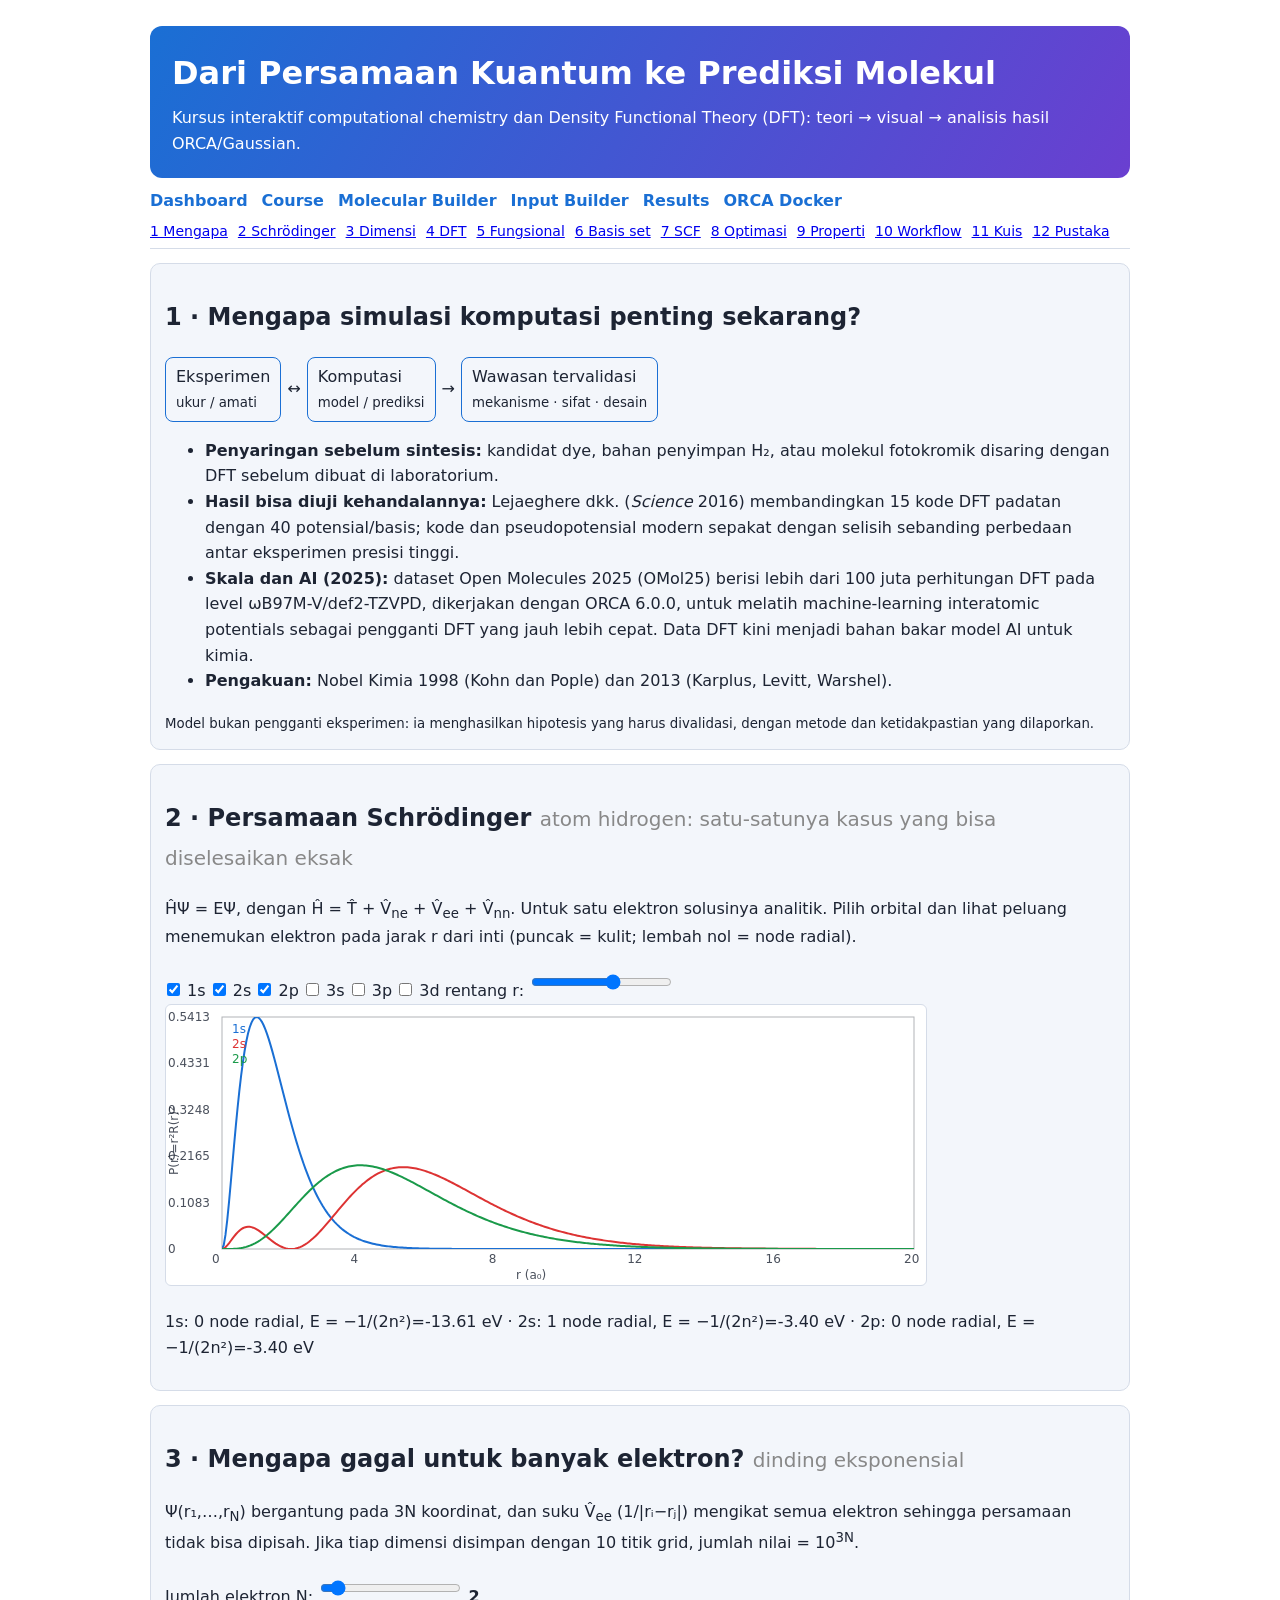
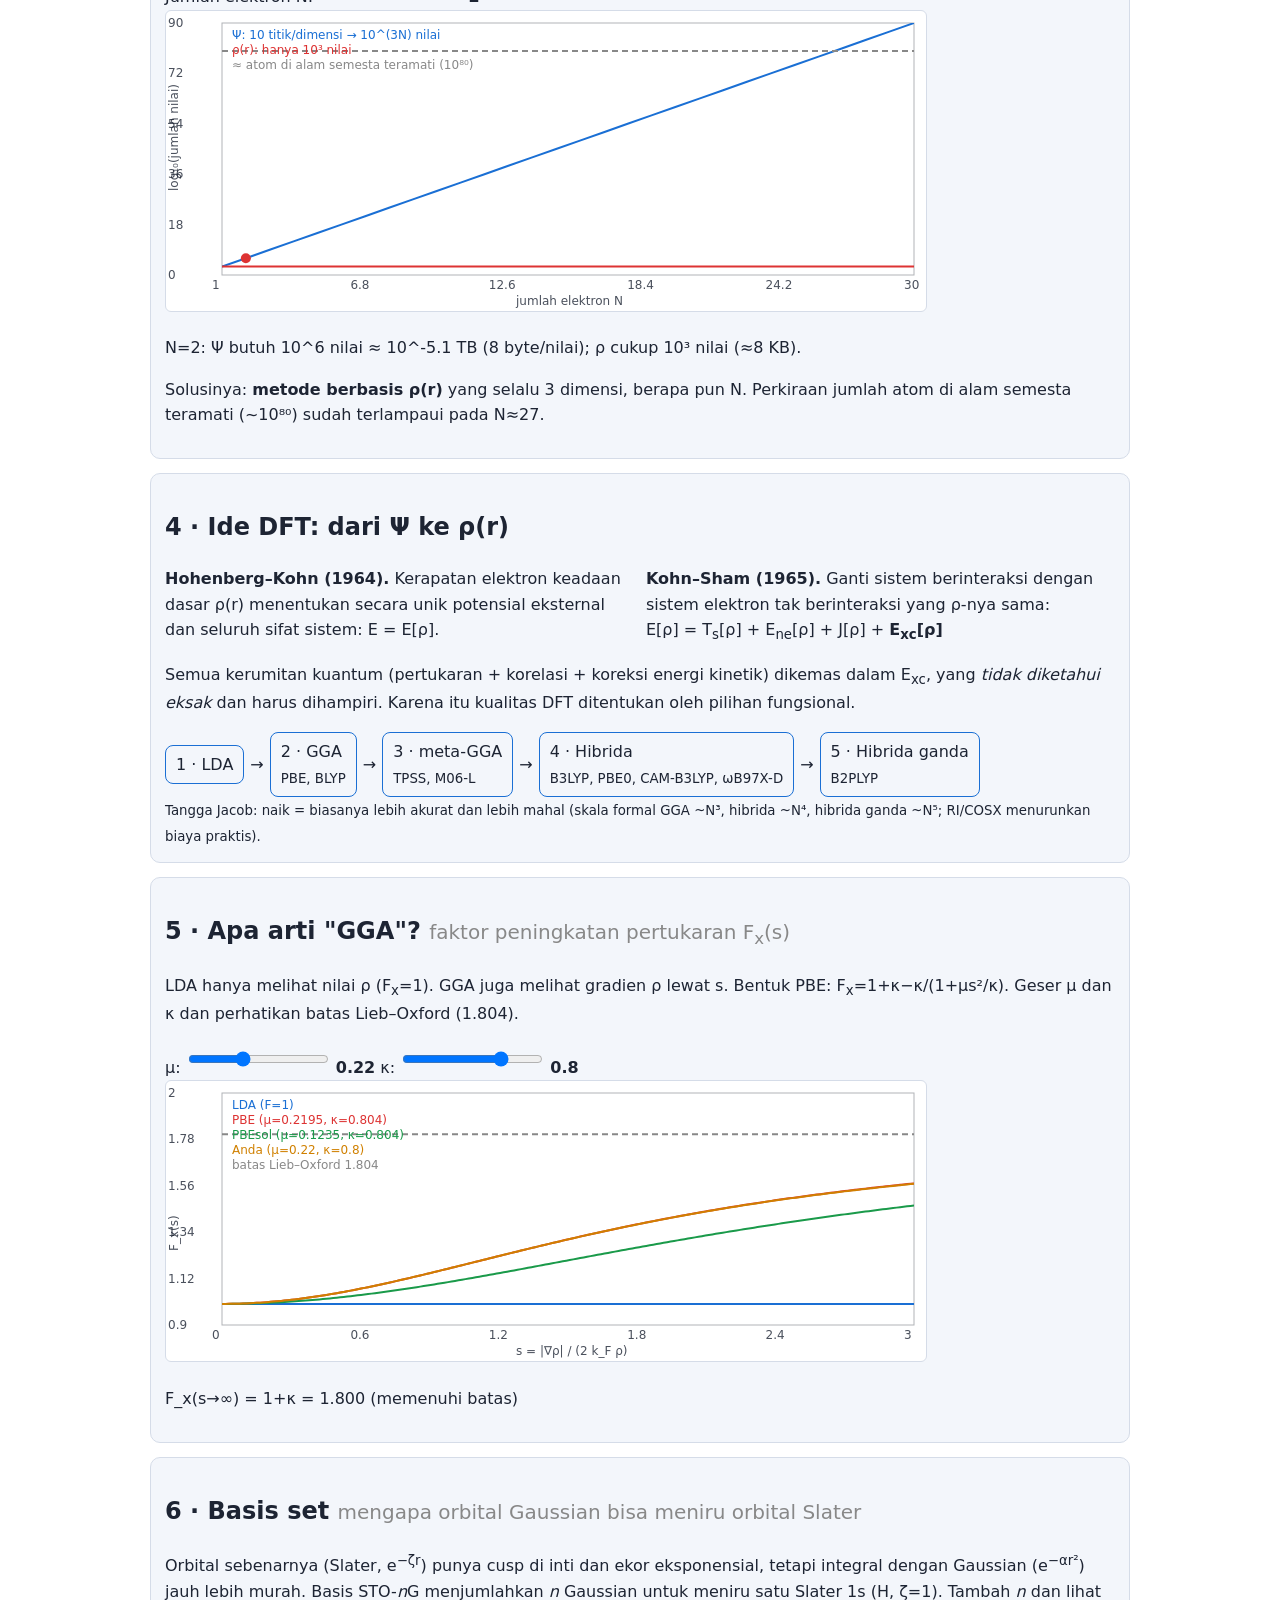
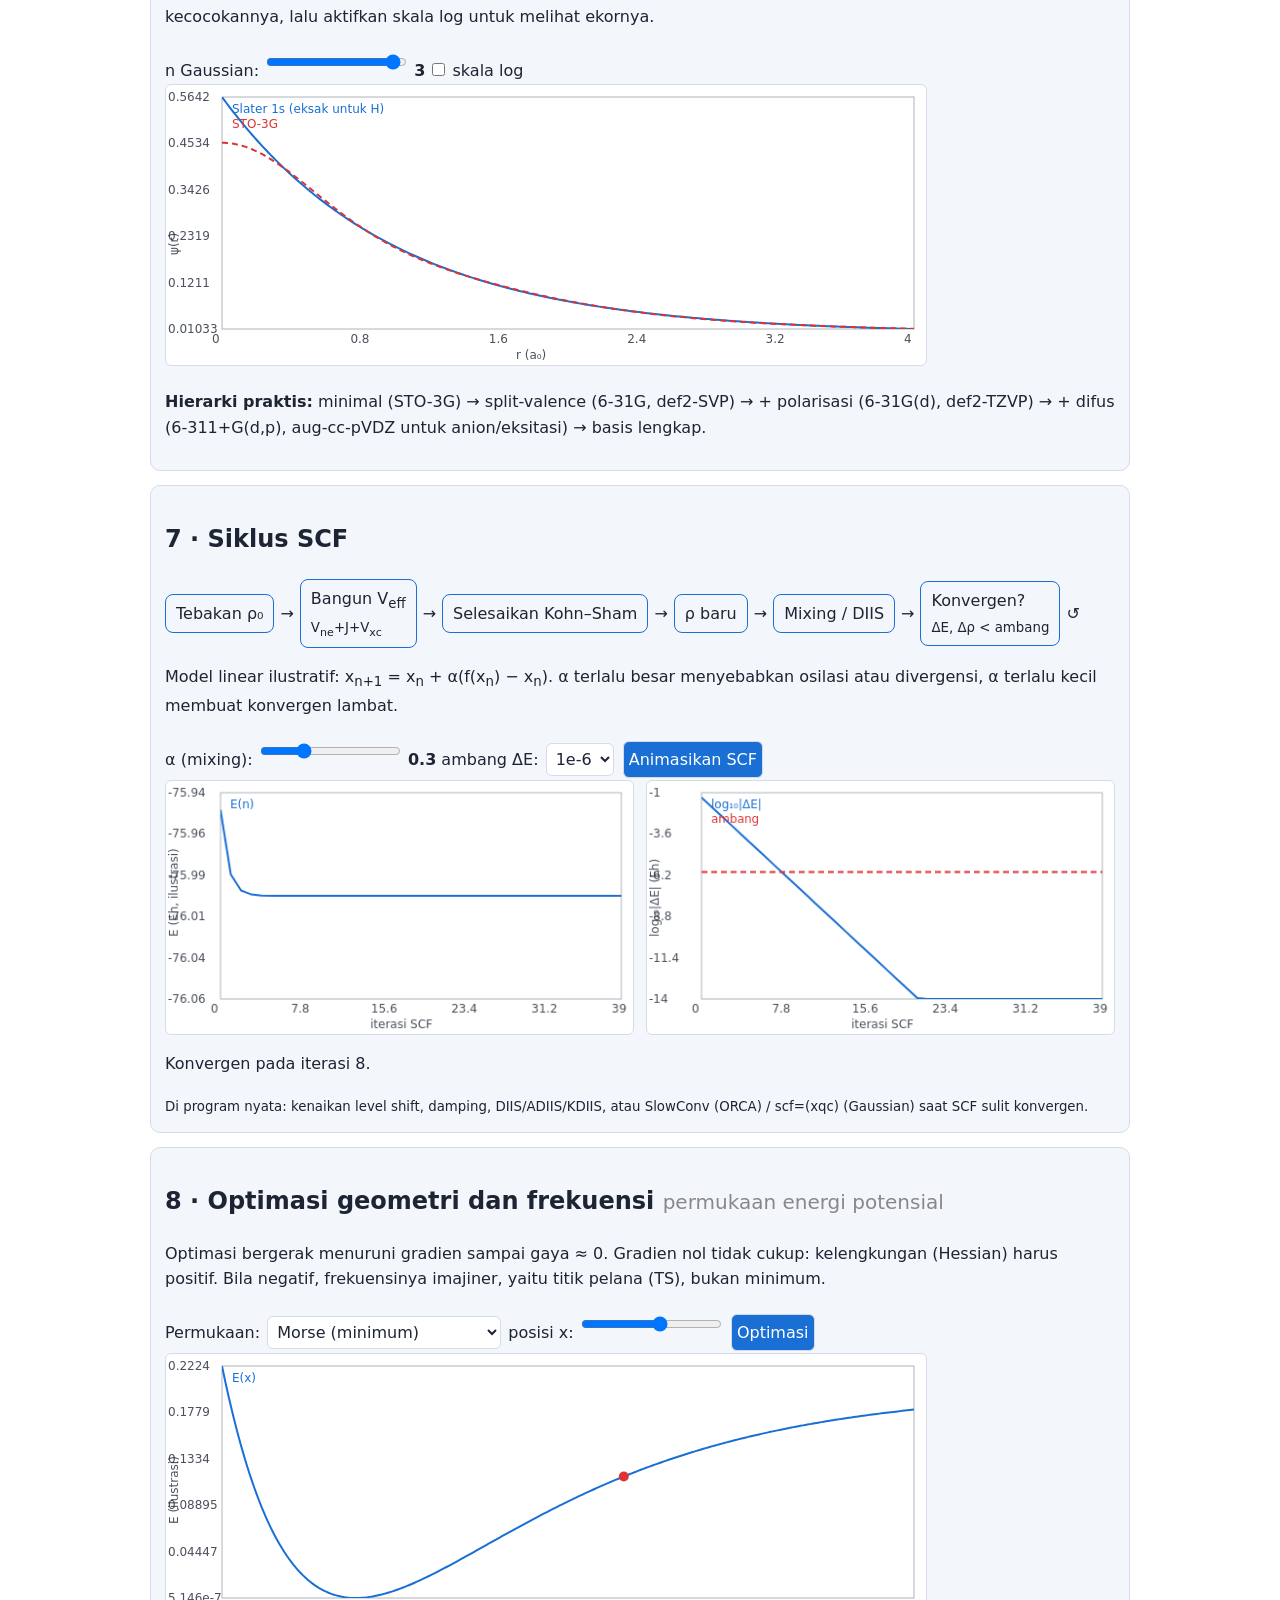
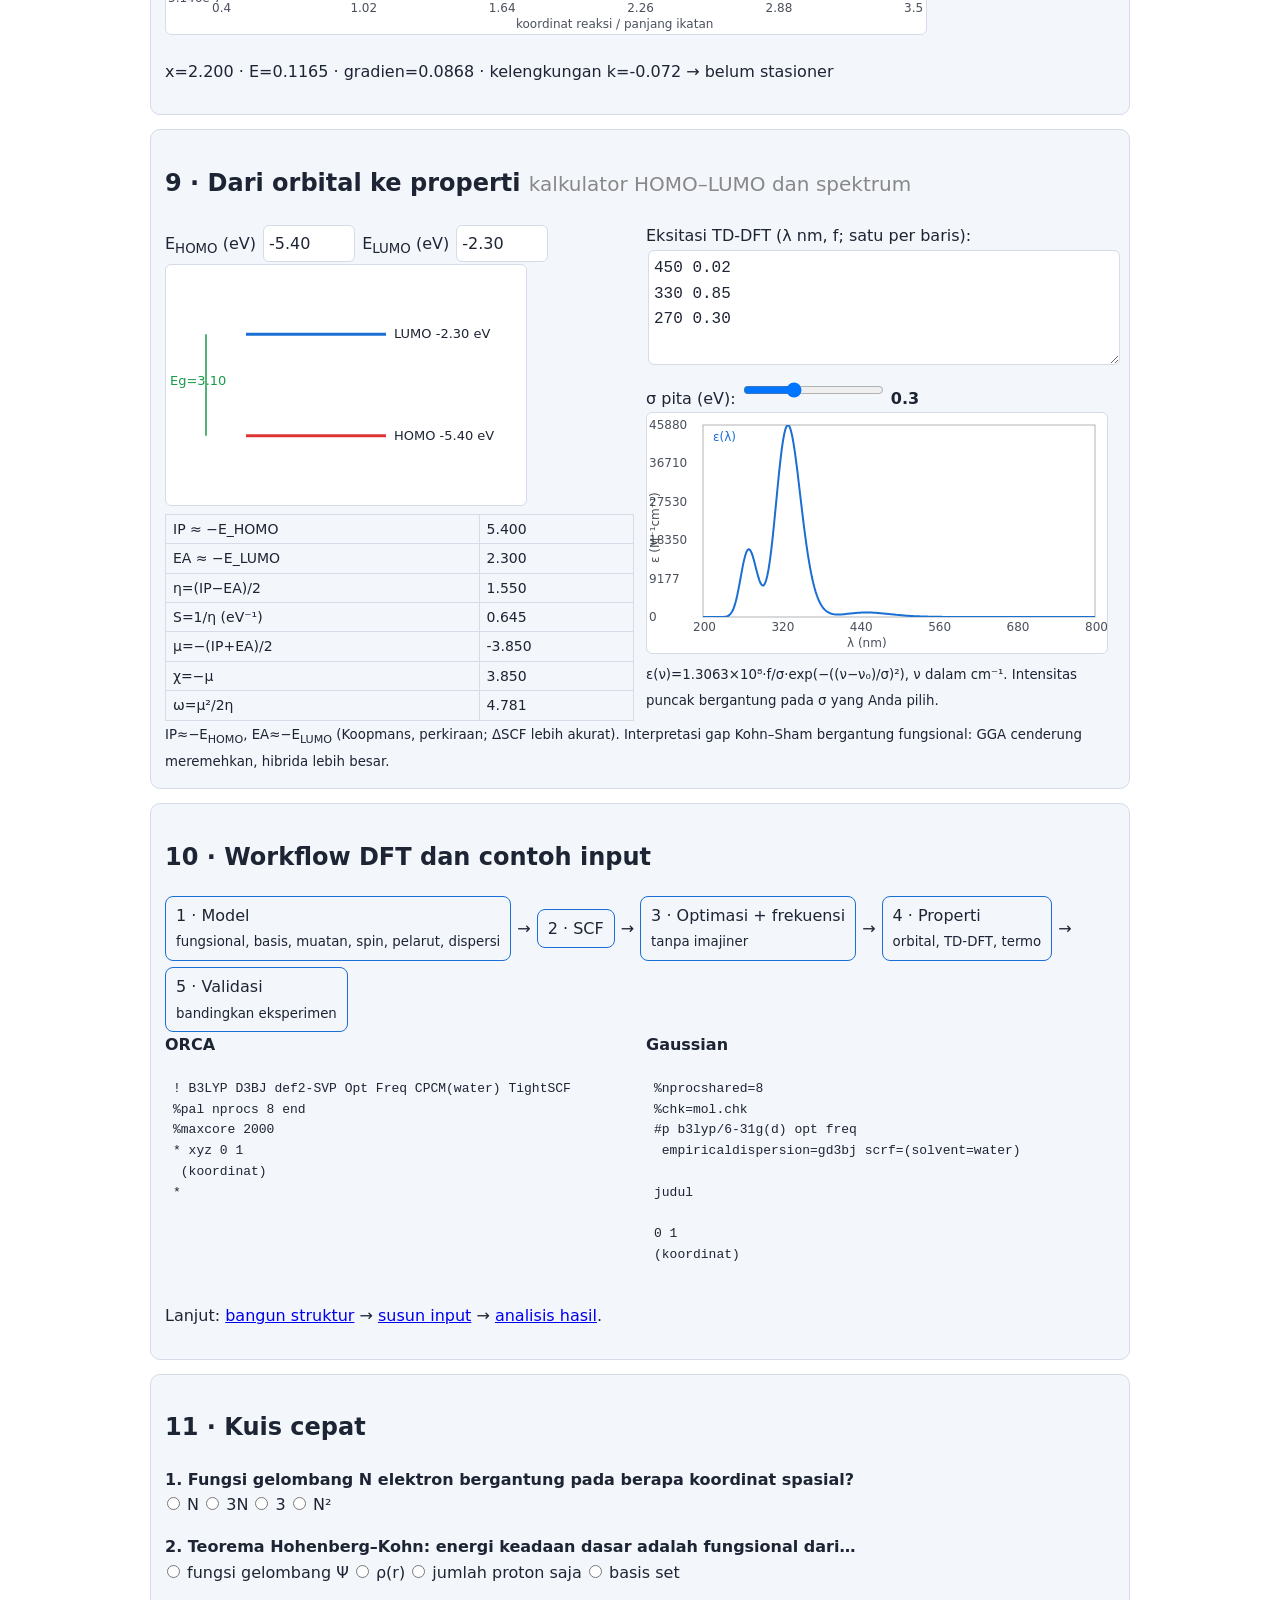
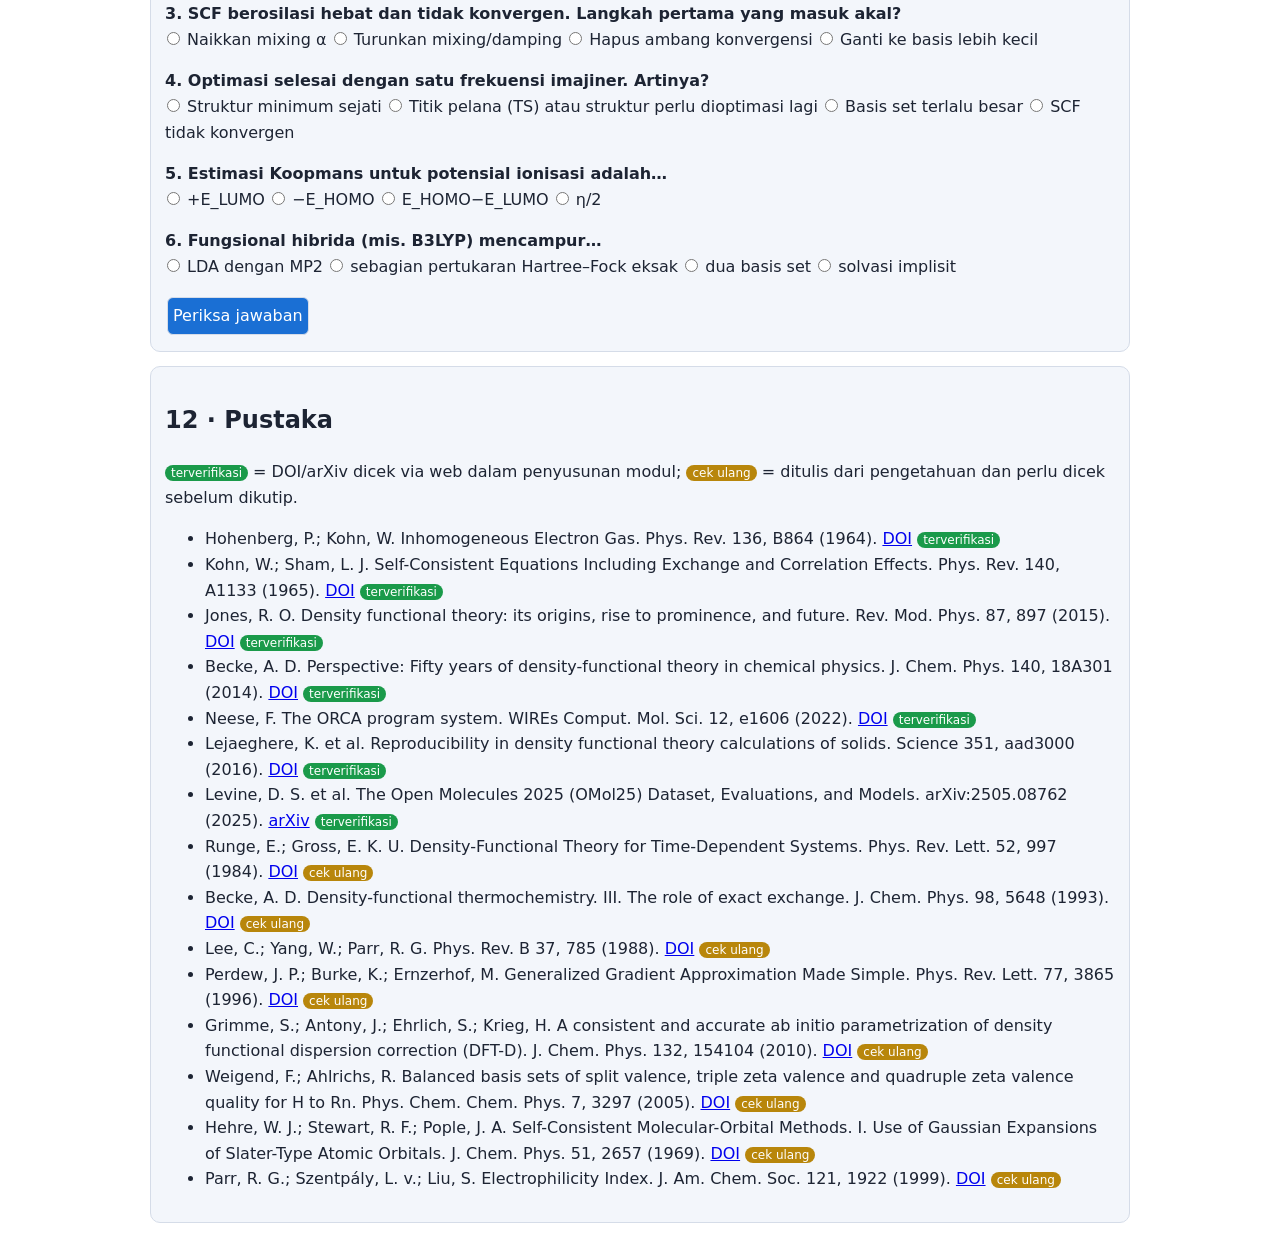
==== course.html @ 4103a563 "Add files via upload" ====
<!doctype html><html lang="id"><head><meta charset="utf-8"><meta name="viewport" content="width=device-width,initial-scale=1"><title>Course · Computational Chemistry & DFT</title><link rel="stylesheet" href="assets/css/style.css">
<style>header.h{background:linear-gradient(120deg,#1a6fd4,#6a3fd0);color:#fff;border-radius:12px;padding:22px;margin:10px 0}header.h h1{margin:0 0 6px}#toc{position:sticky;top:0;background:var(--bg);padding:6px 0;border-bottom:1px solid var(--bd);z-index:5;font-size:14px}#toc a{margin-right:10px}
.tag{font-size:12px;padding:1px 6px;border-radius:8px;background:#1a9a4a;color:#fff}.tag.u{background:#b8860b}.flow{display:flex;flex-wrap:wrap;gap:6px;align-items:center}.flow div{border:1px solid var(--ac);border-radius:8px;padding:6px 10px}pre{background:var(--card);padding:8px;overflow:auto;font-size:13px}.row{display:flex;flex-wrap:wrap;gap:12px}.row>*{flex:1;min-width:300px}h2 small{font-weight:400;color:#888}</style></head><body>
<header class="h"><h1>Dari Persamaan Kuantum ke Prediksi Molekul</h1>Kursus interaktif computational chemistry dan Density Functional Theory (DFT): teori → visual → analisis hasil ORCA/Gaussian.</header>
<nav><a href="index.html">Dashboard</a><a href="course.html">Course</a><a href="molecular-builder.html">Molecular Builder</a><a href="input-builder.html">Input Builder</a><a href="results-analyzer.html">Results</a><a href="orca-docker.html">ORCA Docker</a></nav>
<div id="toc"><a href="#s1">1 Mengapa</a><a href="#s2">2 Schrödinger</a><a href="#s3">3 Dimensi</a><a href="#s4">4 DFT</a><a href="#s5">5 Fungsional</a><a href="#s6">6 Basis set</a><a href="#s7">7 SCF</a><a href="#s8">8 Optimasi</a><a href="#s9">9 Properti</a><a href="#s10">10 Workflow</a><a href="#s11">11 Kuis</a><a href="#s12">12 Pustaka</a></div>

<div class="card" id="s1"><h2>1 · Mengapa simulasi komputasi penting sekarang?</h2>
<div class="flow"><div>Eksperimen<br><small>ukur / amati</small></div>↔<div>Komputasi<br><small>model / prediksi</small></div>→<div>Wawasan tervalidasi<br><small>mekanisme · sifat · desain</small></div></div>
<ul><li><b>Penyaringan sebelum sintesis:</b> kandidat dye, bahan penyimpan H₂, atau molekul fotokromik disaring dengan DFT sebelum dibuat di laboratorium.</li>
<li><b>Hasil bisa diuji kehandalannya:</b> Lejaeghere dkk. (<i>Science</i> 2016) membandingkan 15 kode DFT padatan dengan 40 potensial/basis; kode dan pseudopotensial modern sepakat dengan selisih sebanding perbedaan antar eksperimen presisi tinggi.</li>
<li><b>Skala dan AI (2025):</b> dataset Open Molecules 2025 (OMol25) berisi lebih dari 100 juta perhitungan DFT pada level ωB97M-V/def2-TZVPD, dikerjakan dengan ORCA 6.0.0, untuk melatih machine-learning interatomic potentials sebagai pengganti DFT yang jauh lebih cepat. Data DFT kini menjadi bahan bakar model AI untuk kimia.</li>
<li><b>Pengakuan:</b> Nobel Kimia 1998 (Kohn dan Pople) dan 2013 (Karplus, Levitt, Warshel).</li></ul>
<small>Model bukan pengganti eksperimen: ia menghasilkan hipotesis yang harus divalidasi, dengan metode dan ketidakpastian yang dilaporkan.</small></div>

<div class="card" id="s2"><h2>2 · Persamaan Schrödinger <small>atom hidrogen: satu-satunya kasus yang bisa diselesaikan eksak</small></h2>
<p>ĤΨ = EΨ, dengan Ĥ = T̂ + V̂<sub>ne</sub> + V̂<sub>ee</sub> + V̂<sub>nn</sub>. Untuk satu elektron solusinya analitik. Pilih orbital dan lihat peluang menemukan elektron pada jarak r dari inti (puncak = kulit; lembah nol = node radial).</p>
<span id="orbs"></span> rentang r: <input type="range" id="rmax" min="5" max="30" value="20"><canvas id="c_h" width="760" height="280"></canvas><p id="t_h"></p></div>

<div class="card" id="s3"><h2>3 · Mengapa gagal untuk banyak elektron? <small>dinding eksponensial</small></h2>
<p>Ψ(r₁,…,r<sub>N</sub>) bergantung pada 3N koordinat, dan suku V̂<sub>ee</sub> (1/|rᵢ−rⱼ|) mengikat semua elektron sehingga persamaan tidak bisa dipisah. Jika tiap dimensi disimpan dengan 10 titik grid, jumlah nilai = 10<sup>3N</sup>.</p>
Jumlah elektron N: <input type="range" id="N" min="1" max="30" value="2"> <b id="Nv"></b><canvas id="c_d" width="760" height="300"></canvas><p id="t_d"></p>
<p>Solusinya: <b>metode berbasis ρ(r)</b> yang selalu 3 dimensi, berapa pun N. Perkiraan jumlah atom di alam semesta teramati (~10⁸⁰) sudah terlampaui pada N≈27.</p></div>

<div class="card" id="s4"><h2>4 · Ide DFT: dari Ψ ke ρ(r)</h2>
<div class="row"><div><b>Hohenberg–Kohn (1964).</b> Kerapatan elektron keadaan dasar ρ(r) menentukan secara unik potensial eksternal dan seluruh sifat sistem: E = E[ρ].</div>
<div><b>Kohn–Sham (1965).</b> Ganti sistem berinteraksi dengan sistem elektron tak berinteraksi yang ρ-nya sama:<br>E[ρ] = T<sub>s</sub>[ρ] + E<sub>ne</sub>[ρ] + J[ρ] + <b>E<sub>xc</sub>[ρ]</b></div></div>
<p>Semua kerumitan kuantum (pertukaran + korelasi + koreksi energi kinetik) dikemas dalam E<sub>xc</sub>, yang <i>tidak diketahui eksak</i> dan harus dihampiri. Karena itu kualitas DFT ditentukan oleh pilihan fungsional.</p>
<div class="flow"><div>1 · LDA</div>→<div>2 · GGA<br><small>PBE, BLYP</small></div>→<div>3 · meta-GGA<br><small>TPSS, M06-L</small></div>→<div>4 · Hibrida<br><small>B3LYP, PBE0, CAM-B3LYP, ωB97X-D</small></div>→<div>5 · Hibrida ganda<br><small>B2PLYP</small></div></div>
<small>Tangga Jacob: naik = biasanya lebih akurat dan lebih mahal (skala formal GGA ~N³, hibrida ~N⁴, hibrida ganda ~N⁵; RI/COSX menurunkan biaya praktis).</small></div>

<div class="card" id="s5"><h2>5 · Apa arti "GGA"? <small>faktor peningkatan pertukaran F<sub>x</sub>(s)</small></h2>
<p>LDA hanya melihat nilai ρ (F<sub>x</sub>=1). GGA juga melihat gradien ρ lewat s. Bentuk PBE: F<sub>x</sub>=1+κ−κ/(1+μs²/κ). Geser μ dan κ dan perhatikan batas Lieb–Oxford (1.804).</p>
μ: <input type="range" id="mu" min="0" max=".6" step=".005" value=".2195"> <b id="muv"></b> κ: <input type="range" id="ka" min=".2" max="1" step=".01" value=".804"> <b id="kav"></b>
<canvas id="c_f" width="760" height="280"></canvas><p id="t_f"></p></div>

<div class="card" id="s6"><h2>6 · Basis set <small>mengapa orbital Gaussian bisa meniru orbital Slater</small></h2>
<p>Orbital sebenarnya (Slater, e<sup>−ζr</sup>) punya cusp di inti dan ekor eksponensial, tetapi integral dengan Gaussian (e<sup>−αr²</sup>) jauh lebih murah. Basis STO-<i>n</i>G menjumlahkan <i>n</i> Gaussian untuk meniru satu Slater 1s (H, ζ=1). Tambah <i>n</i> dan lihat kecocokannya, lalu aktifkan skala log untuk melihat ekornya.</p>
n Gaussian: <input type="range" id="nG" min="1" max="3" value="3"> <b id="nGv"></b> <label><input type="checkbox" id="lg"> skala log</label><canvas id="c_b" width="760" height="280"></canvas>
<p><b>Hierarki praktis:</b> minimal (STO-3G) → split-valence (6-31G, def2-SVP) → + polarisasi (6-31G(d), def2-TZVP) → + difus (6-311+G(d,p), aug-cc-pVDZ untuk anion/eksitasi) → basis lengkap.</p></div>

<div class="card" id="s7"><h2>7 · Siklus SCF</h2>
<div class="flow"><div>Tebakan ρ₀</div>→<div>Bangun V<sub>eff</sub><br><small>V<sub>ne</sub>+J+V<sub>xc</sub></small></div>→<div>Selesaikan Kohn–Sham</div>→<div>ρ baru</div>→<div>Mixing / DIIS</div>→<div>Konvergen?<br><small>ΔE, Δρ &lt; ambang</small></div>↺</div>
<p>Model linear ilustratif: x<sub>n+1</sub> = x<sub>n</sub> + α(f(x<sub>n</sub>) − x<sub>n</sub>). α terlalu besar menyebabkan osilasi atau divergensi, α terlalu kecil membuat konvergen lambat.</p>
α (mixing): <input type="range" id="al" min=".05" max="1" step=".05" value=".3"> <b id="alv"></b> ambang ΔE: <select id="thr"><option>1e-4</option><option selected>1e-6</option><option>1e-8</option></select> <button onclick="vS(true)">Animasikan SCF</button>
<div class="row"><canvas id="c_s1" width="480" height="260"></canvas><canvas id="c_s2" width="480" height="260"></canvas></div><p id="t_s"></p>
<small>Di program nyata: kenaikan level shift, damping, DIIS/ADIIS/KDIIS, atau SlowConv (ORCA) / scf=(xqc) (Gaussian) saat SCF sulit konvergen.</small></div>

<div class="card" id="s8"><h2>8 · Optimasi geometri dan frekuensi <small>permukaan energi potensial</small></h2>
<p>Optimasi bergerak menuruni gradien sampai gaya ≈ 0. Gradien nol tidak cukup: kelengkungan (Hessian) harus positif. Bila negatif, frekuensinya imajiner, yaitu titik pelana (TS), bukan minimum.</p>
Permukaan: <select id="pt"><option value="m">Morse (minimum)</option><option value="t">Penghalang (titik pelana)</option></select> posisi x: <input type="range" id="px" step=".01"> <button onclick="opt()">Optimasi</button>
<canvas id="c_p" width="760" height="280"></canvas><p id="t_p"></p></div>

<div class="card" id="s9"><h2>9 · Dari orbital ke properti <small>kalkulator HOMO–LUMO dan spektrum</small></h2>
<div class="row"><div>E<sub>HOMO</sub> (eV) <input type="number" id="eh" step=".01" value="-5.40" style="width:80px"> E<sub>LUMO</sub> (eV) <input type="number" id="el" step=".01" value="-2.30" style="width:80px"><canvas id="c_c" width="360" height="240"></canvas><div id="t_c"></div></div>
<div>Eksitasi TD-DFT (λ nm, f; satu per baris):<textarea id="ex" rows="4">450 0.02
330 0.85
270 0.30</textarea>σ pita (eV): <input type="range" id="sg" min=".05" max=".8" step=".05" value=".3"> <b id="sgv"></b><canvas id="c_t" width="460" height="240"></canvas><small>ε(ν)=1.3063×10⁸·f/σ·exp(−((ν−ν₀)/σ)²), ν dalam cm⁻¹. Intensitas puncak bergantung pada σ yang Anda pilih.</small></div></div>
<small>IP≈−E<sub>HOMO</sub>, EA≈−E<sub>LUMO</sub> (Koopmans, perkiraan; ΔSCF lebih akurat). Interpretasi gap Kohn–Sham bergantung fungsional: GGA cenderung meremehkan, hibrida lebih besar.</small></div>

<div class="card" id="s10"><h2>10 · Workflow DFT dan contoh input</h2>
<div class="flow"><div>1 · Model<br><small>fungsional, basis, muatan, spin, pelarut, dispersi</small></div>→<div>2 · SCF</div>→<div>3 · Optimasi + frekuensi<br><small>tanpa imajiner</small></div>→<div>4 · Properti<br><small>orbital, TD-DFT, termo</small></div>→<div>5 · Validasi<br><small>bandingkan eksperimen</small></div></div>
<div class="row"><div><b>ORCA</b><pre>! B3LYP D3BJ def2-SVP Opt Freq CPCM(water) TightSCF
%pal nprocs 8 end
%maxcore 2000
* xyz 0 1
 (koordinat)
*</pre></div><div><b>Gaussian</b><pre>%nprocshared=8
%chk=mol.chk
#p b3lyp/6-31g(d) opt freq
 empiricaldispersion=gd3bj scrf=(solvent=water)

judul

0 1
(koordinat)</pre></div></div>
<p>Lanjut: <a href="molecular-builder.html">bangun struktur</a> → <a href="input-builder.html">susun input</a> → <a href="results-analyzer.html">analisis hasil</a>.</p></div>

<div class="card" id="s11"><h2>11 · Kuis cepat</h2><div id="quiz"></div><button onclick="grade()">Periksa jawaban</button> <b id="score"></b></div>

<div class="card" id="s12"><h2>12 · Pustaka</h2><p><span class="tag">terverifikasi</span> = DOI/arXiv dicek via web dalam penyusunan modul; <span class="tag u">cek ulang</span> = ditulis dari pengetahuan dan perlu dicek sebelum dikutip.</p><ul id="refs"></ul></div>

<script>
const $=id=>document.getElementById(id),COL=['#1a6fd4','#d33','#1a9a4a','#d08000'],lin=(a,b,n)=>Array.from({length:n},(_,i)=>a+(b-a)*i/(n-1));
function plot(id,S,o={}){const c=$(id),g=c.getContext('2d'),W=c.width,H=c.height,m={l:56,r:12,t:12,b:36};g.clearRect(0,0,W,H);
 const xs=S.flatMap(s=>s.x),ys=S.flatMap(s=>s.y),x0=o.x0??Math.min(...xs),x1=o.x1??Math.max(...xs),y0=o.y0??Math.min(...ys),y1=o.y1??Math.max(...ys);
 const X=v=>m.l+(v-x0)/(x1-x0)*(W-m.l-m.r),Y=v=>H-m.b-(v-y0)/((y1-y0)||1)*(H-m.t-m.b),fg=getComputedStyle(document.body).color;
 g.font='12px system-ui';g.strokeStyle=g.fillStyle=fg;g.globalAlpha=.35;g.strokeRect(m.l,m.t,W-m.l-m.r,H-m.t-m.b);g.globalAlpha=.8;
 for(let i=0;i<=5;i++){const a=x0+(x1-x0)*i/5,b=y0+(y1-y0)*i/5;g.fillText(+a.toPrecision(3),X(a)-10,H-m.b+14);g.fillText(+b.toPrecision(4),2,Y(b)+4)}
 g.fillText(o.xl||'',W/2-30,H-6);g.save();g.translate(12,H/2+30);g.rotate(-Math.PI/2);g.fillText(o.yl||'',0,0);g.restore();g.globalAlpha=1;
 g.save();g.beginPath();g.rect(m.l,m.t,W-m.l-m.r,H-m.t-m.b);g.clip();
 S.forEach((s,k)=>{g.strokeStyle=s.c||COL[k%4];g.lineWidth=2;g.setLineDash(s.d?[6,4]:[]);g.beginPath();s.x.forEach((v,i)=>i?g.lineTo(X(v),Y(s.y[i])):g.moveTo(X(v),Y(s.y[i])));g.stroke()});g.restore();g.setLineDash([]);
 S.forEach((s,k)=>{g.fillStyle=s.c||COL[k%4];g.fillText(s.n||'',m.l+10,m.t+16+15*k)});
 return{dot:(x,y,c)=>{g.fillStyle=c||'#d33';g.beginPath();g.arc(X(x),Y(y),5,0,7);g.fill()}}}
// 2 hidrogen
const RN={'1s':r=>2*Math.exp(-r),'2s':r=>(2-r)*Math.exp(-r/2)/(2*Math.SQRT2),'2p':r=>r*Math.exp(-r/2)/(2*Math.sqrt(6)),'3s':r=>2/(81*Math.sqrt(3))*(27-18*r+2*r*r)*Math.exp(-r/3),'3p':r=>8/(27*Math.sqrt(6))*r*(1-r/6)*Math.exp(-r/3),'3d':r=>4/(81*Math.sqrt(30))*r*r*Math.exp(-r/3)};
$('orbs').innerHTML=Object.keys(RN).map((n,i)=>`<label><input type="checkbox" class="orb" value="${n}" ${i<3?'checked':''}> ${n}</label> `).join('');
function vH(){const sel=[...document.querySelectorAll('.orb:checked')].map(e=>e.value),r=lin(0,+$('rmax').value,400);
 plot('c_h',sel.map(n=>({n,x:r,y:r.map(v=>v*v*RN[n](v)**2)})),{xl:'r (a₀)',yl:'P(r)=r²R(r)²',y0:0});
 $('t_h').textContent=sel.map(n=>n+': '+(+n[0]-1-'spd'.indexOf(n[1]))+' node radial, E = −1/(2n²)='+(-13.606/(n[0]*n[0])).toFixed(2)+' eV').join(' · ')}
// 3 dimensi
function vD(){const N=+$('N').value,x=lin(1,30,30);$('Nv').textContent=N;
 plot('c_d',[{n:'Ψ: 10 titik/dimensi → 10^(3N) nilai',x,y:x.map(v=>3*v)},{n:'ρ(r): hanya 10³ nilai',x,y:x.map(_=>3)},{n:'≈ atom di alam semesta teramati (10⁸⁰)',x,y:x.map(_=>80),d:1,c:'#888'}],{xl:'jumlah elektron N',yl:'log₁₀(jumlah nilai)',y0:0}).dot(N,3*N);
 $('t_d').textContent=`N=${N}: Ψ butuh 10^${3*N} nilai ≈ 10^${(3*N-11.1).toFixed(1)} TB (8 byte/nilai); ρ cukup 10³ nilai (≈8 KB).`}
// 5 Fx
function vF(){const mu=+$('mu').value,ka=+$('ka').value,s=lin(0,3,200),F=(m,k)=>s.map(v=>1+k-k/(1+m*v*v/k));$('muv').textContent=mu;$('kav').textContent=ka;
 plot('c_f',[{n:'LDA (F=1)',x:s,y:s.map(_=>1)},{n:'PBE (μ=0.2195, κ=0.804)',x:s,y:F(.2195,.804)},{n:'PBEsol (μ=0.1235, κ=0.804)',x:s,y:F(.1235,.804)},{n:`Anda (μ=${mu}, κ=${ka})`,x:s,y:F(mu,ka),c:'#d08000'},{n:'batas Lieb–Oxford 1.804',x:s,y:s.map(_=>1.804),d:1,c:'#888'}],{xl:'s = |∇ρ| / (2 k_F ρ)',yl:'F_x(s)',y0:.9,y1:2});
 $('t_f').textContent='F_x(s→∞) = 1+κ = '+(1+ka).toFixed(3)+((1+ka)>1.804?' → melanggar batas Lieb–Oxford':' (memenuhi batas)')}
// 6 basis
const STO={1:[[.270950,1]],2:[[.151623,.678914],[.851819,.430129]],3:[[.109818,.444635],[.405771,.535328],[2.227661,.154329]]};
function vB(){const n=+$('nG').value,lg=$('lg').checked,r=lin(0,4,300);$('nGv').textContent=n;const sl=r.map(v=>Math.exp(-v)/Math.sqrt(Math.PI)),gs=r.map(v=>STO[n].reduce((s,[a,c])=>s+c*Math.pow(2*a/Math.PI,.75)*Math.exp(-a*v*v),0)),T=y=>lg?y.map(v=>Math.log10(Math.max(v,1e-6))):y;
 plot('c_b',[{n:'Slater 1s (eksak untuk H)',x:r,y:T(sl)},{n:`STO-${n}G`,x:r,y:T(gs),d:1}],{xl:'r (a₀)',yl:lg?'log₁₀ ψ':'ψ(r)'})}
// 7 SCF
let scfT;function vS(anim){clearInterval(scfT);const a=+$('al').value,thr=+$('thr').value,f=1-2.5*a,K=40,x=lin(0,K-1,K);$('alv').textContent=a;let v=1,e=[],d=[],cv=-1;
 for(let i=0;i<K;i++){e.push(-76+.05*v);d.push(Math.log10(Math.max(Math.abs(.05*v),1e-14)));if(cv<0&&Math.abs(.05*v)<thr)cv=i;v*=f}
 const draw=n=>{const xi=x.slice(0,n);plot('c_s1',[{n:'E(n)',x:xi,y:e.slice(0,n)}],{xl:'iterasi SCF',yl:'E (Eh, ilustrasi)',x0:0,x1:K-1,y0:-76.06,y1:-75.94});
  plot('c_s2',[{n:'log₁₀|ΔE|',x:xi,y:d.slice(0,n)},{n:'ambang',x:[0,K-1],y:[Math.log10(thr),Math.log10(thr)],d:1,c:'#d33'}],{xl:'iterasi SCF',yl:'log₁₀|ΔE| (Eh)',x0:0,x1:K-1,y0:-14,y1:-1})};
 $('t_s').textContent=Math.abs(f)>=1?`Faktor ${f.toFixed(2)}: |faktor|≥1, SCF divergen/berosilasi. Turunkan α.`:cv>=0?`Konvergen pada iterasi ${cv}${f<0?' (dengan osilasi)':''}.`:`Belum konvergen dalam ${K} iterasi: naikkan α.`;
 if(anim){let n=2;draw(n);scfT=setInterval(()=>{draw(++n);if(n>=K)clearInterval(scfT)},70)}else draw(K)}
// 8 PES
const PES={m:{f:x=>.2*(1-Math.exp(-1.2*(x-1)))**2,a:.4,b:3.5,s:2.2,st:.8},t:{f:x=>(x*x-1)**2/4,a:-1.6,b:1.6,s:.35,st:.12}};
function setP(){const P=PES[$('pt').value];$('px').min=P.a;$('px').max=P.b;$('px').value=P.s;vP()}
function vP(x){const P=PES[$('pt').value],h=1e-3,f=P.f;if(x===undefined)x=+$('px').value;const g=(f(x+h)-f(x-h))/(2*h),k=(f(x+h)-2*f(x)+f(x-h))/(h*h),xs=lin(P.a,P.b,300);
 plot('c_p',[{n:'E(x)',x:xs,y:xs.map(f)}],{xl:'koordinat reaksi / panjang ikatan',yl:'E (ilustrasi)'}).dot(x,f(x));
 $('t_p').innerHTML=`x=${x.toFixed(3)} · E=${f(x).toFixed(4)} · gradien=${g.toFixed(4)} · kelengkungan k=${k.toFixed(3)} → `+(Math.abs(g)<1e-3?(k>0?'<span class="ok">minimum (semua frekuensi real)</span>':'<span class="bad">gradien≈0 tetapi k&lt;0: titik pelana, ada frekuensi imajiner</span>'):'belum stasioner')}
let optT;function opt(){clearInterval(optT);const P=PES[$('pt').value];let x=+$('px').value,n=0;optT=setInterval(()=>{const g=(P.f(x+1e-3)-P.f(x-1e-3))/2e-3;x-=P.st*g;x=Math.min(P.b,Math.max(P.a,x));$('px').value=x;vP(x);if(Math.abs(g)<1e-4||++n>400)clearInterval(optT)},25)}
// 9 properti
function vC(){const h=+$('eh').value,l=+$('el').value,IP=-h,EA=-l,eta=(IP-EA)/2,mu=-(IP+EA)/2,c=$('c_c').getContext('2d'),fg=getComputedStyle(document.body).color,lo=Math.min(h,l)-1.5,hi=Math.max(h,l)+1.5,Y=e=>220-(e-lo)/(hi-lo)*200;
 c.clearRect(0,0,360,240);c.font='13px system-ui';c.lineWidth=3;c.fillStyle=fg;[[h,'HOMO','#d33'],[l,'LUMO','#1a6fd4']].forEach(([e,n,col])=>{c.strokeStyle=col;c.beginPath();c.moveTo(80,Y(e));c.lineTo(220,Y(e));c.stroke();c.fillText(n+' '+e.toFixed(2)+' eV',228,Y(e)+4)});
 c.strokeStyle='#1a9a4a';c.lineWidth=1.5;c.beginPath();c.moveTo(40,Y(h));c.lineTo(40,Y(l));c.stroke();c.fillStyle='#1a9a4a';c.fillText('Eg='+(l-h).toFixed(2),4,(Y(h)+Y(l))/2);
 $('t_c').innerHTML='<table>'+[['IP ≈ −E_HOMO',IP],['EA ≈ −E_LUMO',EA],['η=(IP−EA)/2',eta],['S=1/η (eV⁻¹)',1/eta],['μ=−(IP+EA)/2',mu],['χ=−μ',-mu],['ω=μ²/2η',mu*mu/(2*eta)]].map(([a,b])=>`<tr><td>${a}</td><td>${b.toFixed(3)}</td></tr>`).join('')+'</table>'}
function vT(){const L=$('ex').value.split('\n').map(l=>l.trim().split(/\s+/).map(Number)).filter(a=>a.length>=2&&a[0]>0),s=+$('sg').value*8065.544,x=lin(200,800,300);$('sgv').textContent=$('sg').value;
 plot('c_t',[{n:'ε(λ)',x,y:x.map(l=>L.reduce((t,[w,f])=>t+1.3062974e8*f/s*Math.exp(-(((1e7/l-1e7/w)/s)**2)),0))}],{xl:'λ (nm)',yl:'ε (M⁻¹cm⁻¹)',y0:0})}
// 11 kuis
const Q=[['Fungsi gelombang N elektron bergantung pada berapa koordinat spasial?',['N','3N','3','N²'],1],['Teorema Hohenberg–Kohn: energi keadaan dasar adalah fungsional dari…',['fungsi gelombang Ψ','ρ(r)','jumlah proton saja','basis set'],1],['SCF berosilasi hebat dan tidak konvergen. Langkah pertama yang masuk akal?',['Naikkan mixing α','Turunkan mixing/damping','Hapus ambang konvergensi','Ganti ke basis lebih kecil'],1],['Optimasi selesai dengan satu frekuensi imajiner. Artinya?',['Struktur minimum sejati','Titik pelana (TS) atau struktur perlu dioptimasi lagi','Basis set terlalu besar','SCF tidak konvergen'],1],['Estimasi Koopmans untuk potensial ionisasi adalah…',['+E_LUMO','−E_HOMO','E_HOMO−E_LUMO','η/2'],1],['Fungsional hibrida (mis. B3LYP) mencampur…',['LDA dengan MP2','sebagian pertukaran Hartree–Fock eksak','dua basis set','solvasi implisit'],1]];
$('quiz').innerHTML=Q.map((q,i)=>`<p><b>${i+1}. ${q[0]}</b><br>`+q[1].map((o,j)=>`<label><input type="radio" name="q${i}" value="${j}"> ${o}</label> `).join('')+`<span id="r${i}"></span></p>`).join('');
function grade(){let s=0;Q.forEach((q,i)=>{const v=document.querySelector(`input[name=q${i}]:checked`),ok=v&&+v.value==q[2];s+=ok?1:0;$('r'+i).innerHTML=v?(ok?' <span class="ok">benar</span>':' <span class="bad">salah: '+q[1][q[2]]+'</span>'):''});$('score').textContent='Skor '+s+'/'+Q.length}
// 12 pustaka
const V=1,U=0,REF=[[V,'Hohenberg, P.; Kohn, W. Inhomogeneous Electron Gas. Phys. Rev. 136, B864 (1964).','10.1103/PhysRev.136.B864'],[V,'Kohn, W.; Sham, L. J. Self-Consistent Equations Including Exchange and Correlation Effects. Phys. Rev. 140, A1133 (1965).','10.1103/PhysRev.140.A1133'],[V,'Jones, R. O. Density functional theory: its origins, rise to prominence, and future. Rev. Mod. Phys. 87, 897 (2015).','10.1103/RevModPhys.87.897'],[V,'Becke, A. D. Perspective: Fifty years of density-functional theory in chemical physics. J. Chem. Phys. 140, 18A301 (2014).','10.1063/1.4869598'],[V,'Neese, F. The ORCA program system. WIREs Comput. Mol. Sci. 12, e1606 (2022).','10.1002/wcms.1606'],[V,'Lejaeghere, K. et al. Reproducibility in density functional theory calculations of solids. Science 351, aad3000 (2016).','10.1126/science.aad3000'],[V,'Levine, D. S. et al. The Open Molecules 2025 (OMol25) Dataset, Evaluations, and Models. arXiv:2505.08762 (2025).','',  'https://arxiv.org/abs/2505.08762'],[U,'Runge, E.; Gross, E. K. U. Density-Functional Theory for Time-Dependent Systems. Phys. Rev. Lett. 52, 997 (1984).','10.1103/PhysRevLett.52.997'],[U,'Becke, A. D. Density-functional thermochemistry. III. The role of exact exchange. J. Chem. Phys. 98, 5648 (1993).','10.1063/1.464913'],[U,'Lee, C.; Yang, W.; Parr, R. G. Phys. Rev. B 37, 785 (1988).','10.1103/PhysRevB.37.785'],[U,'Perdew, J. P.; Burke, K.; Ernzerhof, M. Generalized Gradient Approximation Made Simple. Phys. Rev. Lett. 77, 3865 (1996).','10.1103/PhysRevLett.77.3865'],[U,'Grimme, S.; Antony, J.; Ehrlich, S.; Krieg, H. A consistent and accurate ab initio parametrization of density functional dispersion correction (DFT-D). J. Chem. Phys. 132, 154104 (2010).','10.1063/1.3382344'],[U,'Weigend, F.; Ahlrichs, R. Balanced basis sets of split valence, triple zeta valence and quadruple zeta valence quality for H to Rn. Phys. Chem. Chem. Phys. 7, 3297 (2005).','10.1039/B508541A'],[U,'Hehre, W. J.; Stewart, R. F.; Pople, J. A. Self-Consistent Molecular-Orbital Methods. I. Use of Gaussian Expansions of Slater-Type Atomic Orbitals. J. Chem. Phys. 51, 2657 (1969).','10.1063/1.1672392'],[U,'Parr, R. G.; Szentpály, L. v.; Liu, S. Electrophilicity Index. J. Am. Chem. Soc. 121, 1922 (1999).','10.1021/ja983494x']];
$('refs').innerHTML=REF.map(r=>`<li>${r[1]} <a href="${r[3]||'https://doi.org/'+r[2]}" target="_blank" rel="noopener">${r[3]?'arXiv':'DOI'}</a> <span class="tag ${r[0]?'':'u'}">${r[0]?'terverifikasi':'cek ulang'}</span></li>`).join('');
// init
document.querySelectorAll('.orb').forEach(e=>e.onchange=vH);$('rmax').oninput=vH;$('N').oninput=vD;$('mu').oninput=$('ka').oninput=vF;$('nG').oninput=$('lg').onchange=vB;$('al').oninput=$('thr').onchange=()=>vS(false);$('pt').onchange=setP;$('px').oninput=()=>vP();$('eh').oninput=$('el').oninput=vC;$('ex').oninput=$('sg').oninput=vT;
vH();vD();vF();vB();vS(false);setP();vC();vT();
</script></body></html>
---- assets/css/style.css ----
:root{--bg:#fff;--fg:#1d2433;--ac:#1a6fd4;--card:#f3f6fb;--bd:#d5dce8}
@media(prefers-color-scheme:dark){:root{--bg:#10151f;--fg:#e4e9f2;--ac:#6cb0ff;--card:#182030;--bd:#2c3850}}
body{font:16px/1.6 system-ui,sans-serif;background:var(--bg);color:var(--fg);max-width:980px;margin:auto;padding:16px}
nav a{margin-right:14px;color:var(--ac);font-weight:600;text-decoration:none}
.card{background:var(--card);border:1px solid var(--bd);border-radius:10px;padding:14px;margin:14px 0}
canvas{max-width:100%;background:var(--bg);border:1px solid var(--bd);border-radius:6px}
table{border-collapse:collapse;width:100%;font-size:14px}td,th{border:1px solid var(--bd);padding:3px 7px;text-align:left}
input,select,textarea,button{font:inherit;padding:5px;margin:2px;background:var(--bg);color:var(--fg);border:1px solid var(--bd);border-radius:6px}
button{background:var(--ac);color:#fff;cursor:pointer}textarea{width:98%;font-family:monospace}
.v{width:100%;height:340px;position:relative}.grid{display:grid;grid-template-columns:repeat(auto-fit,minmax(260px,1fr));gap:8px}
.ok{color:#1a9a4a;font-weight:700}.bad{color:#d33;font-weight:700}
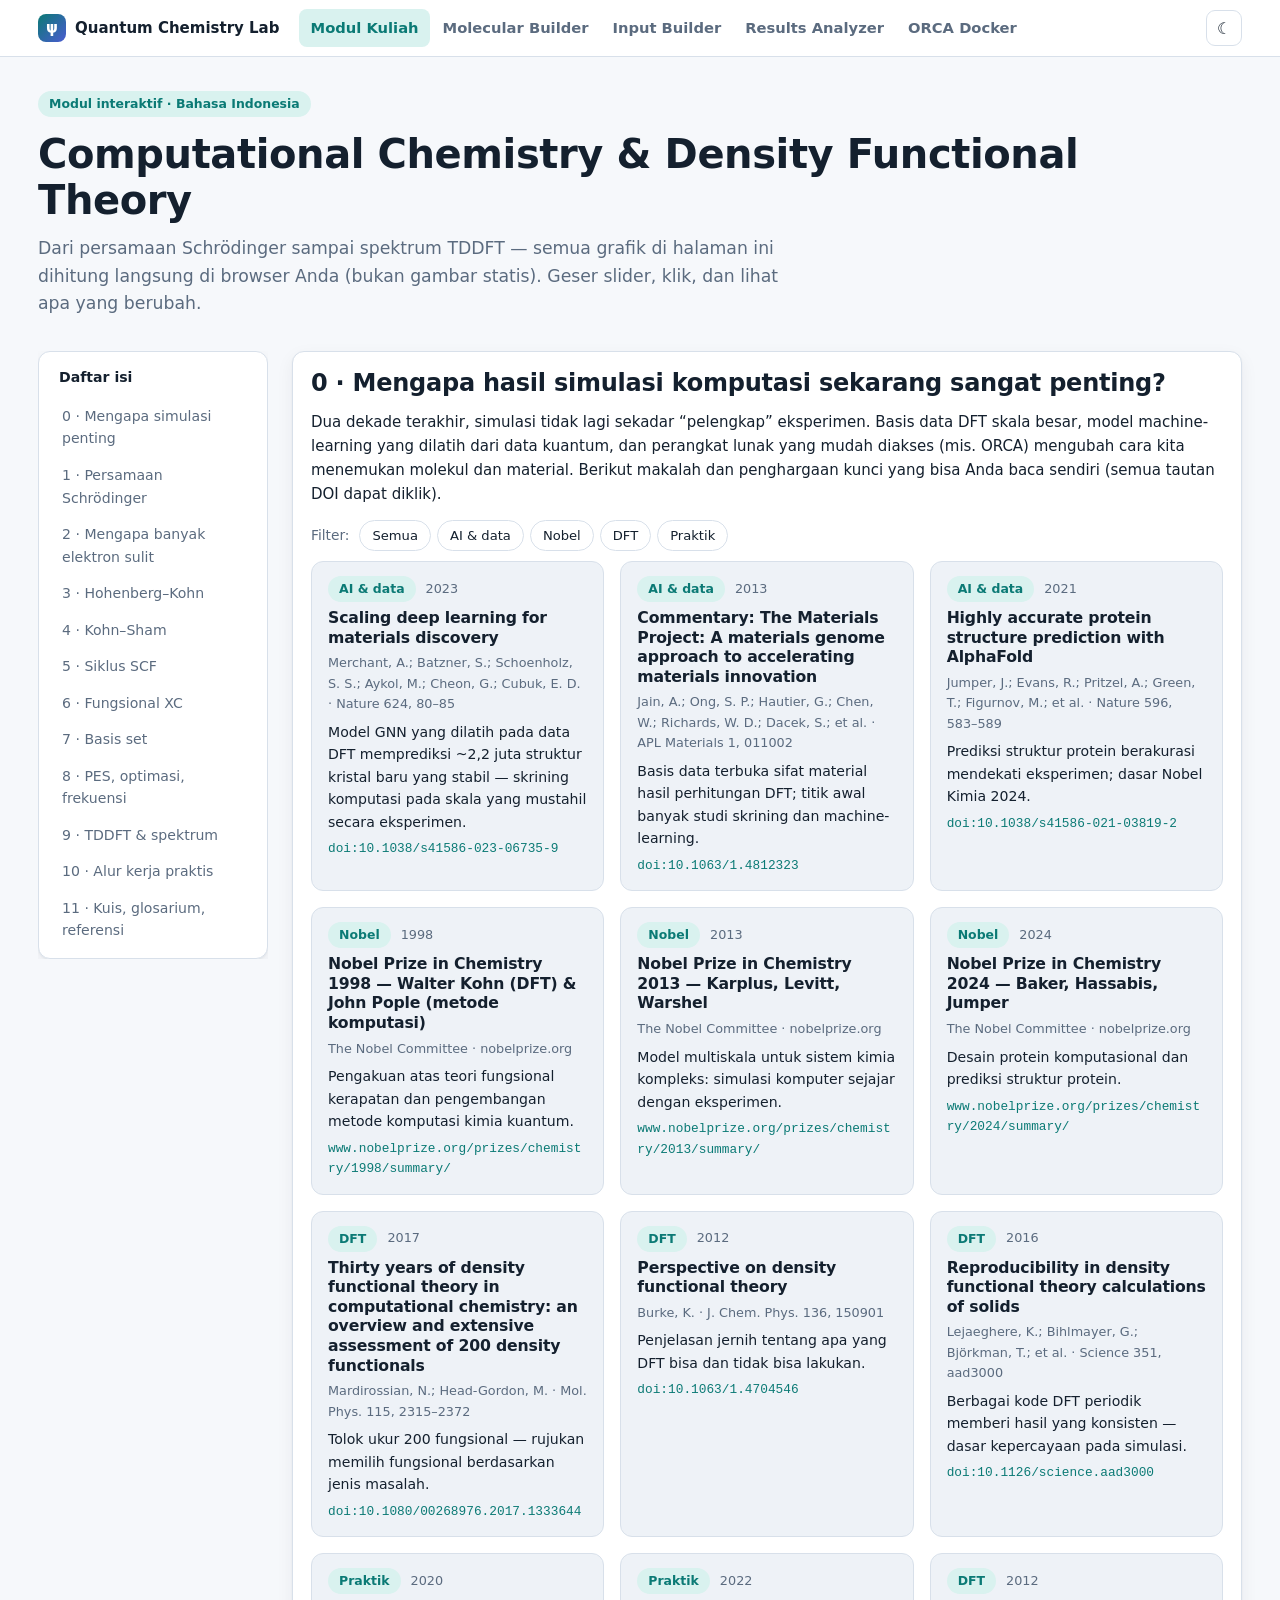
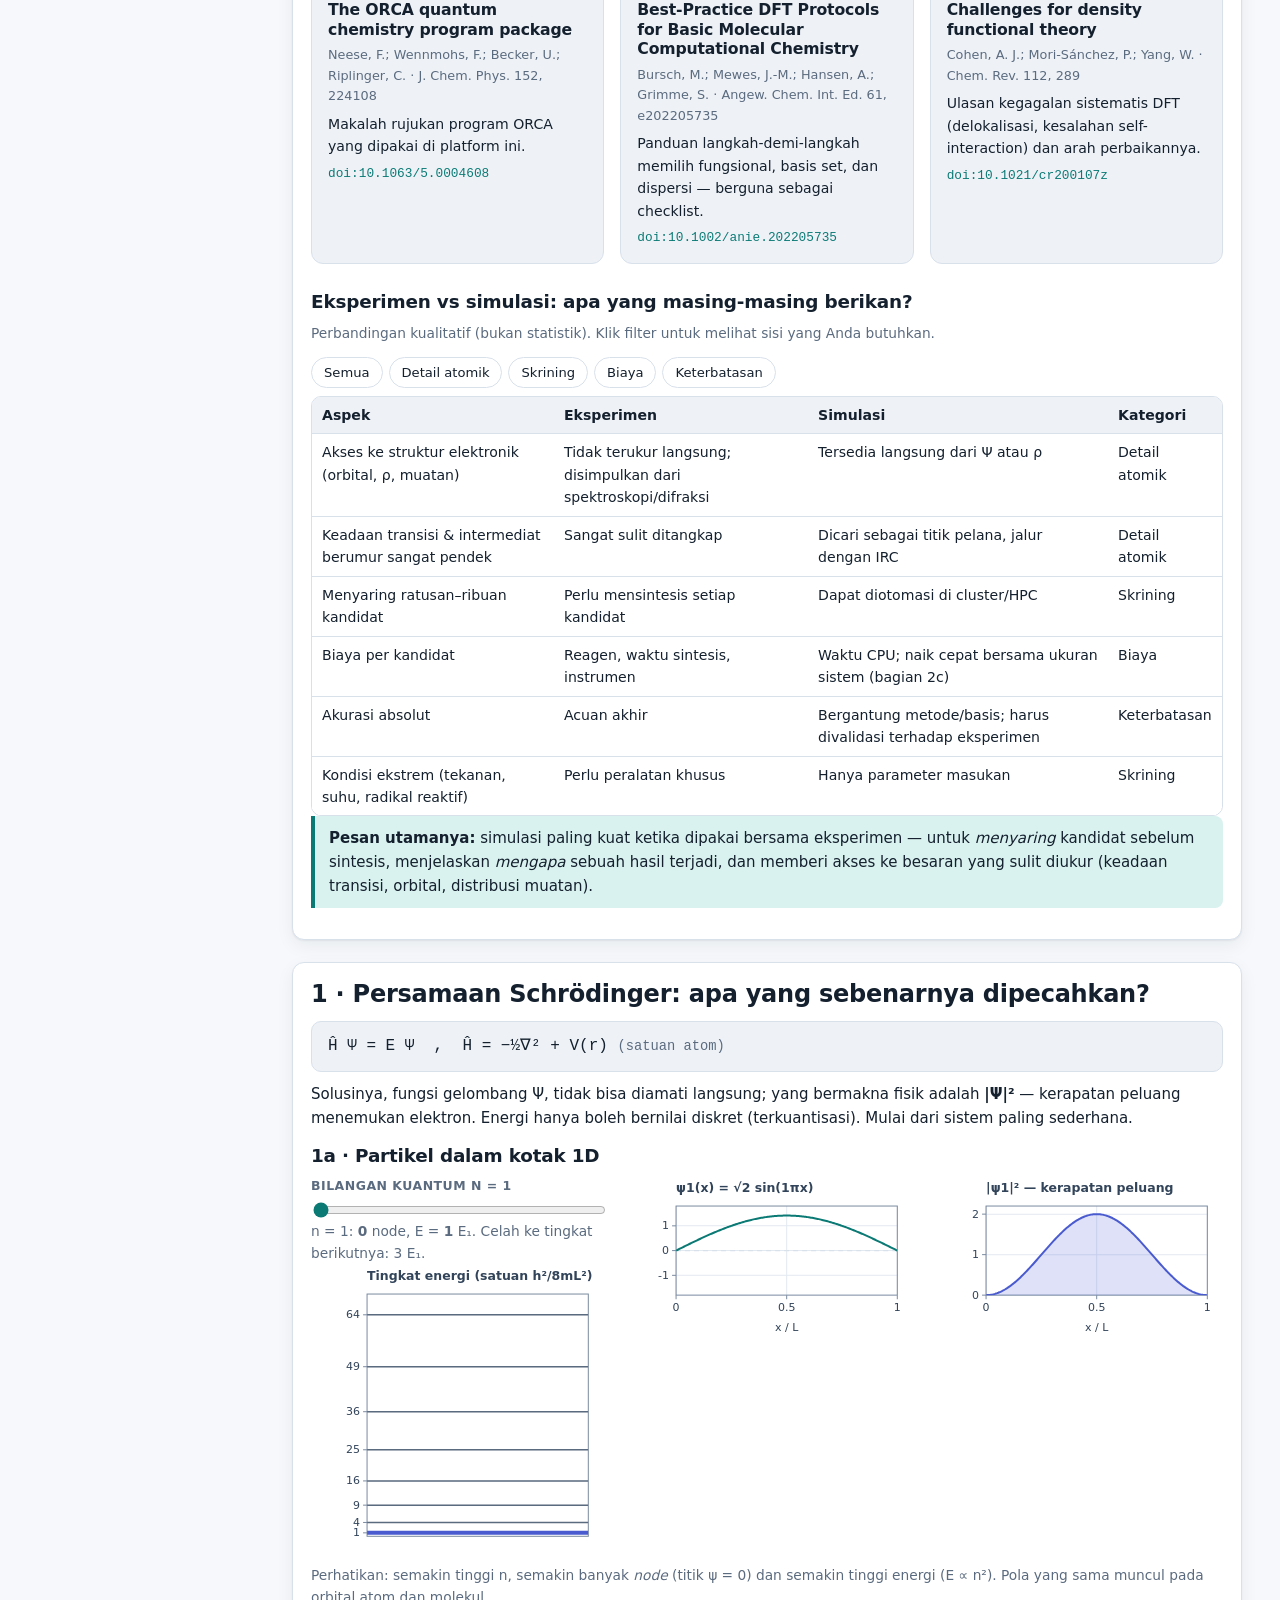
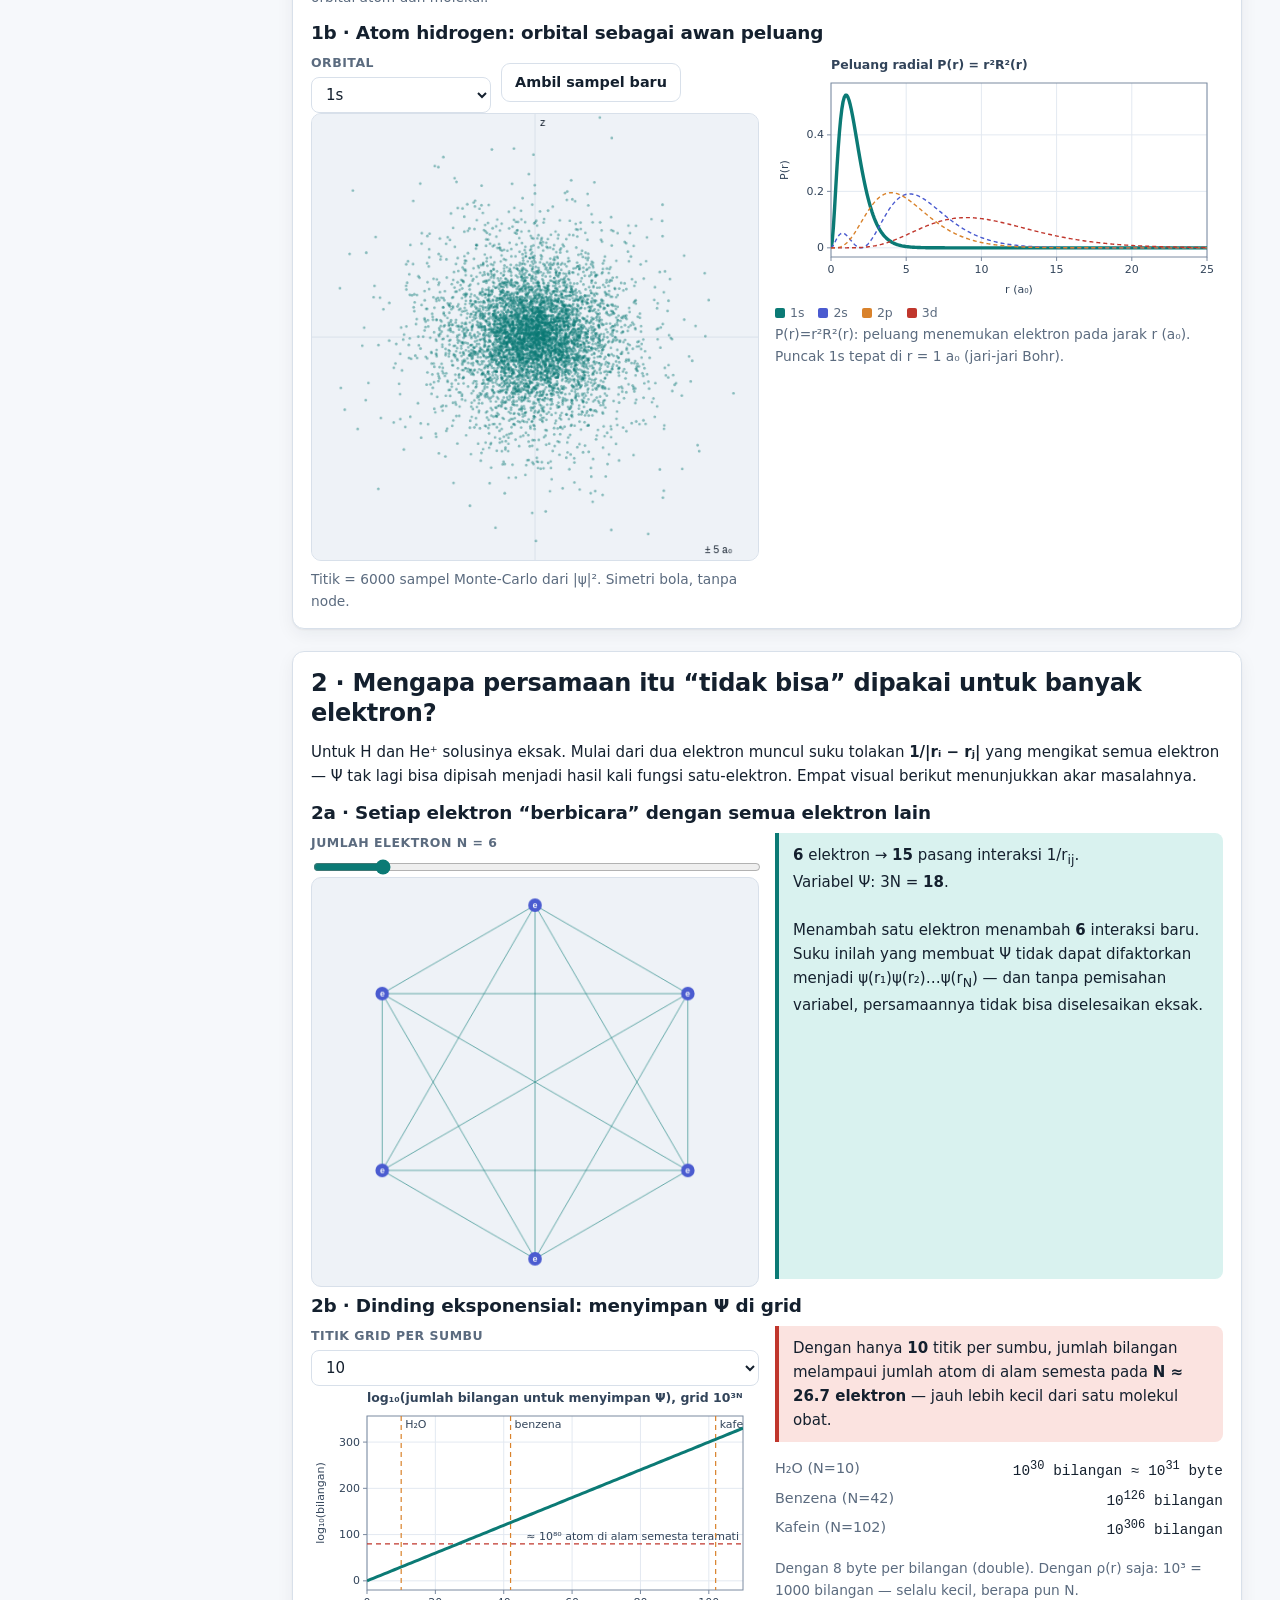
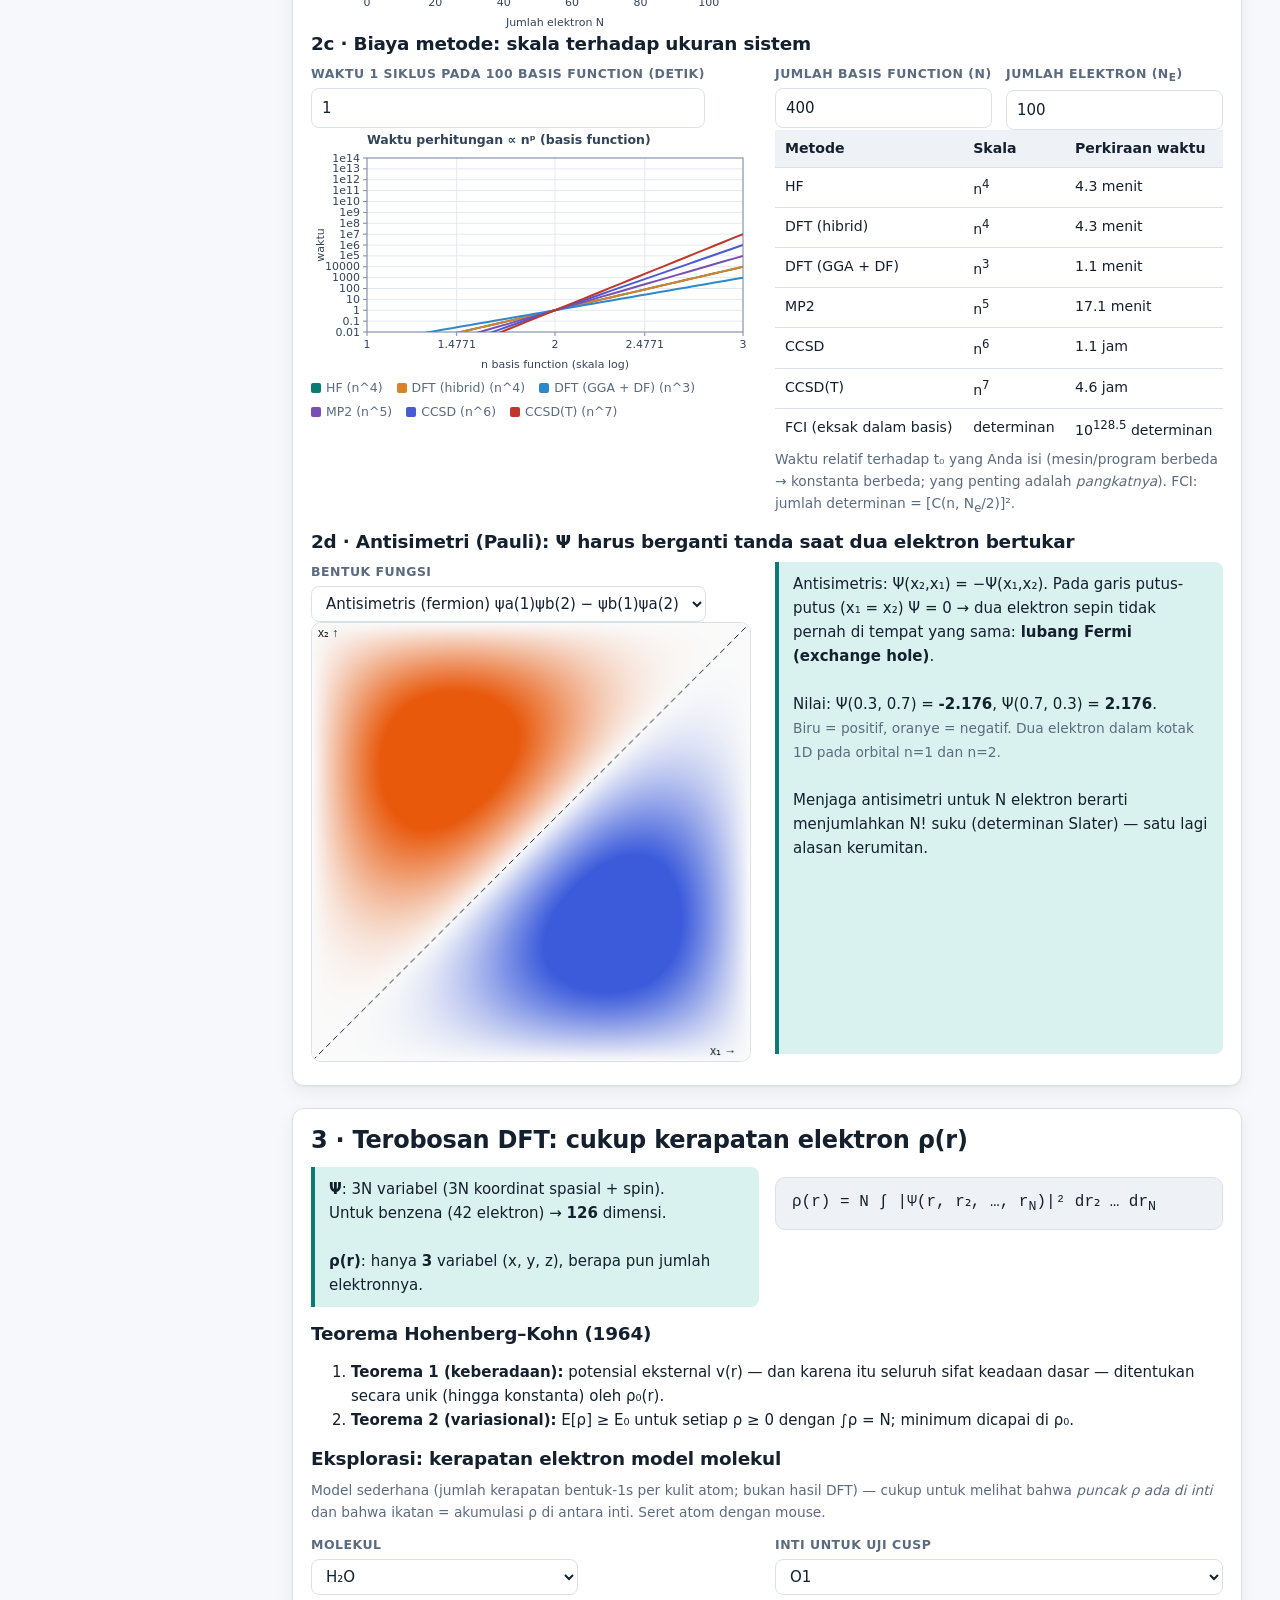
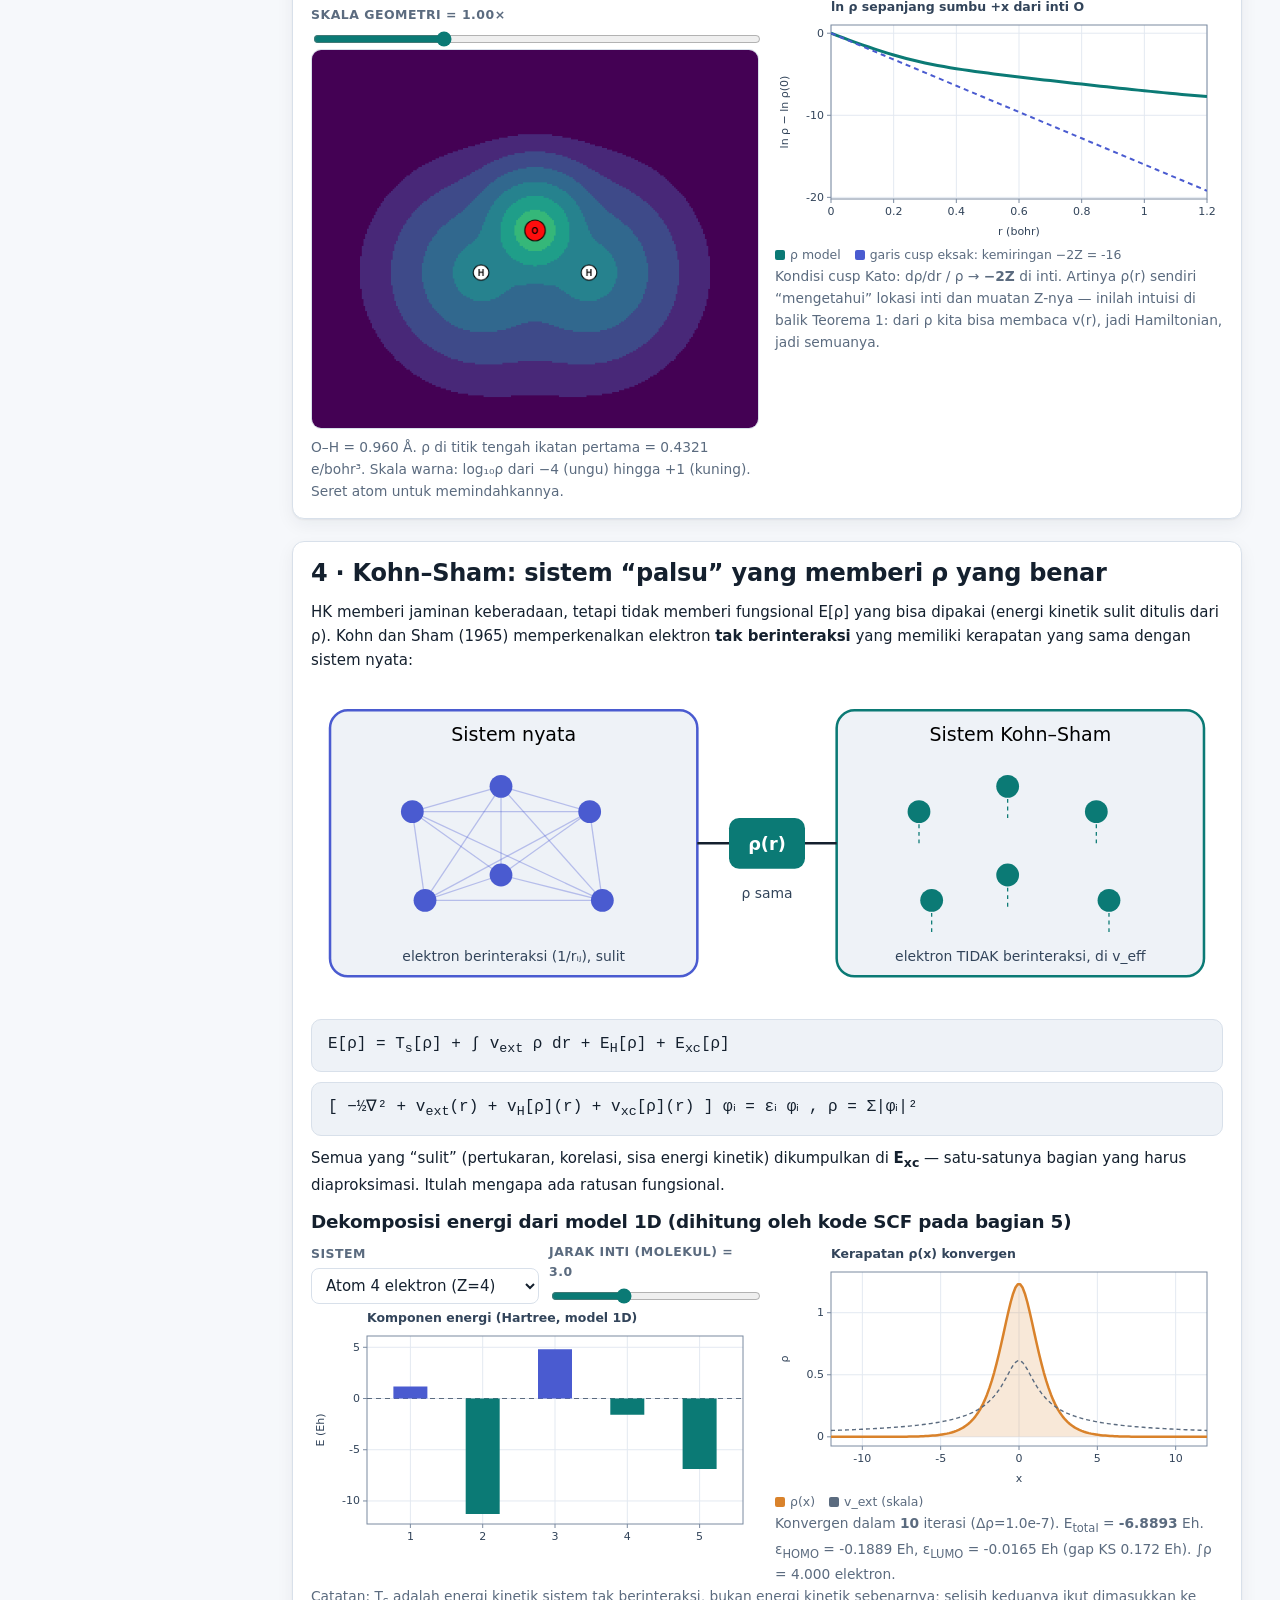
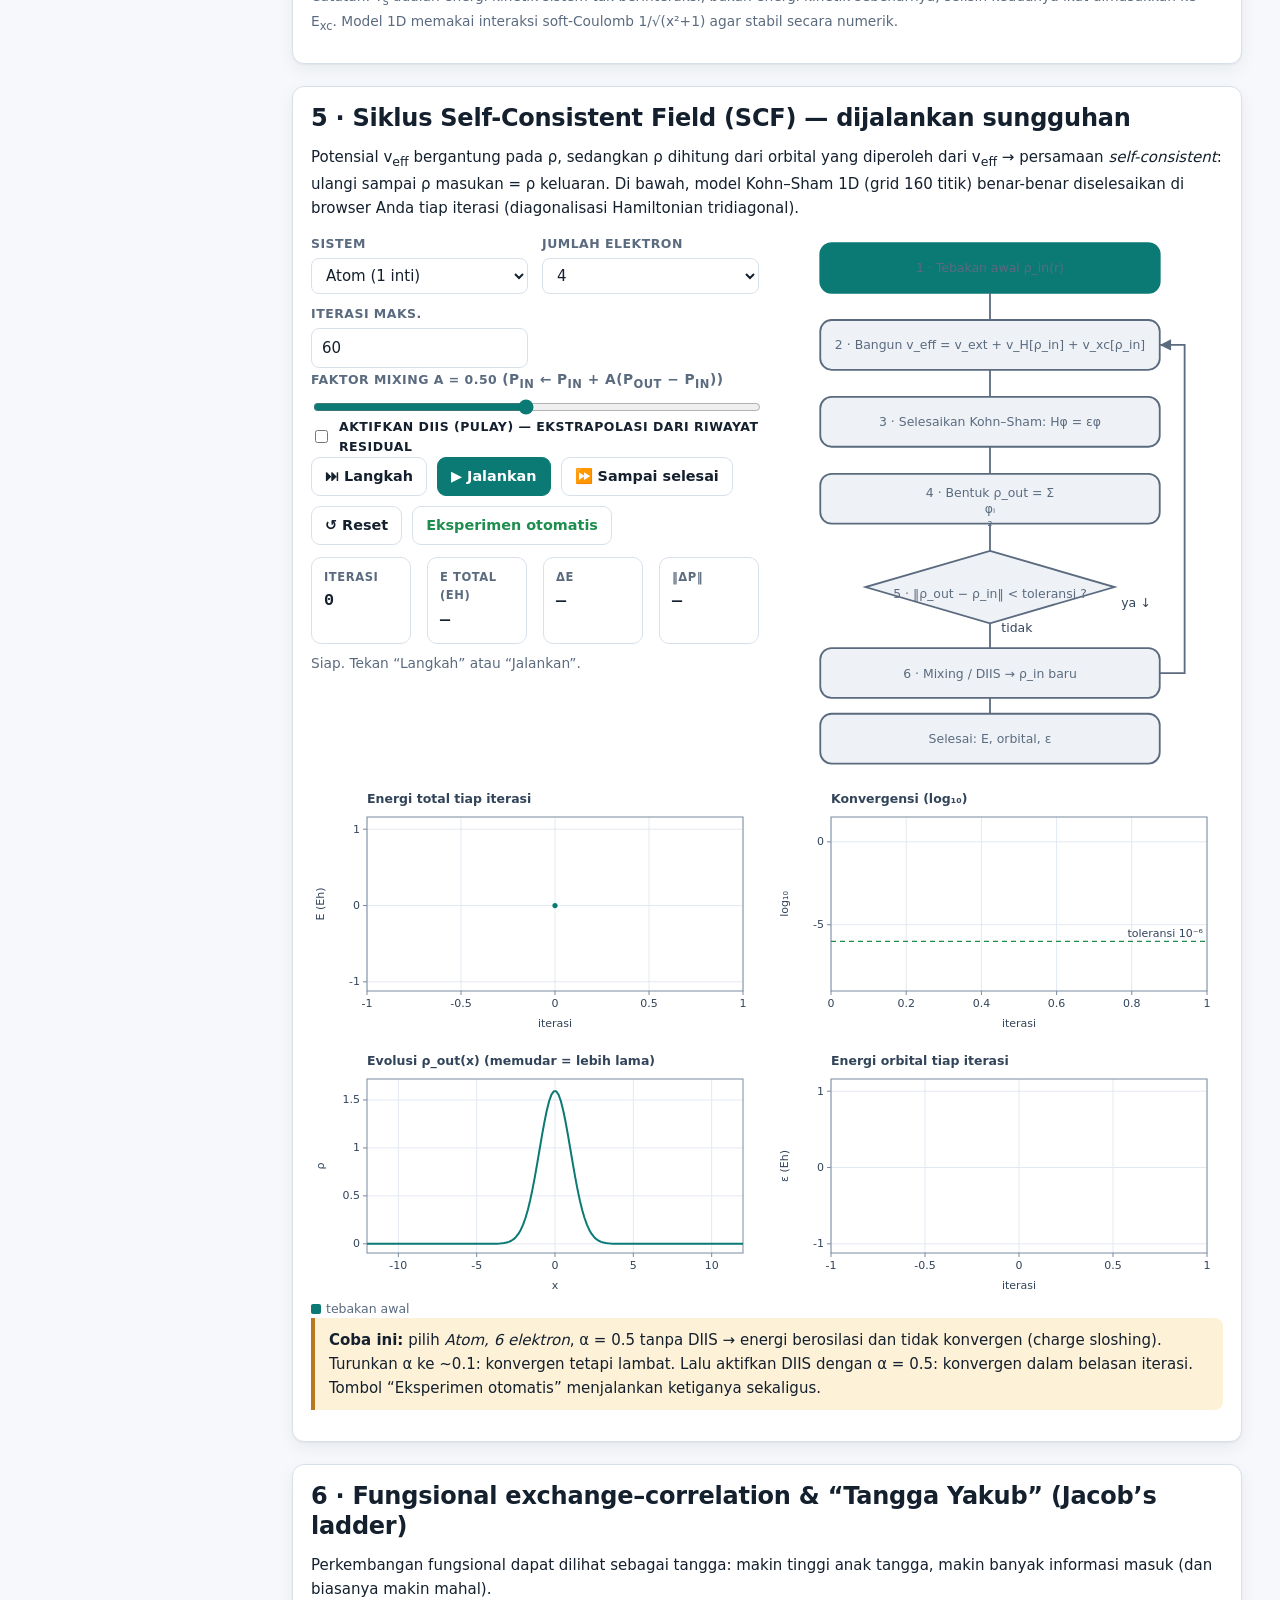
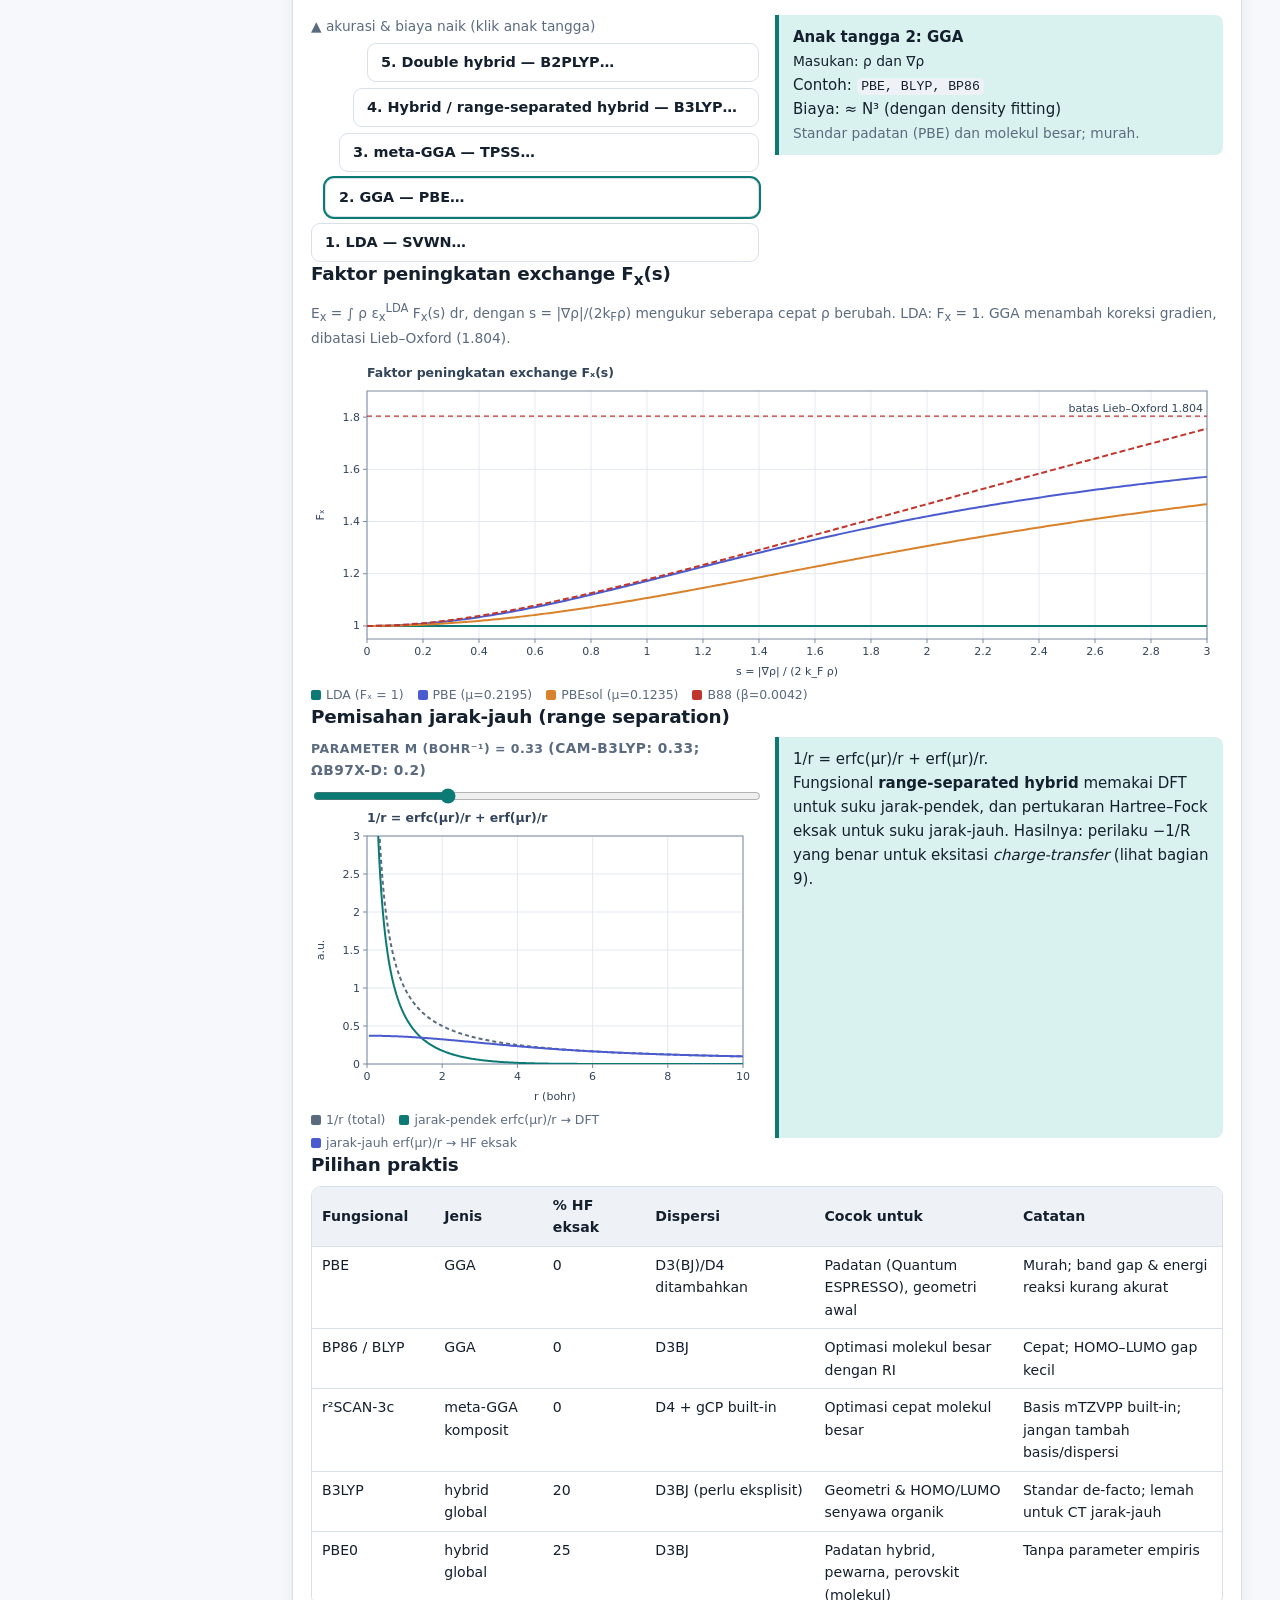
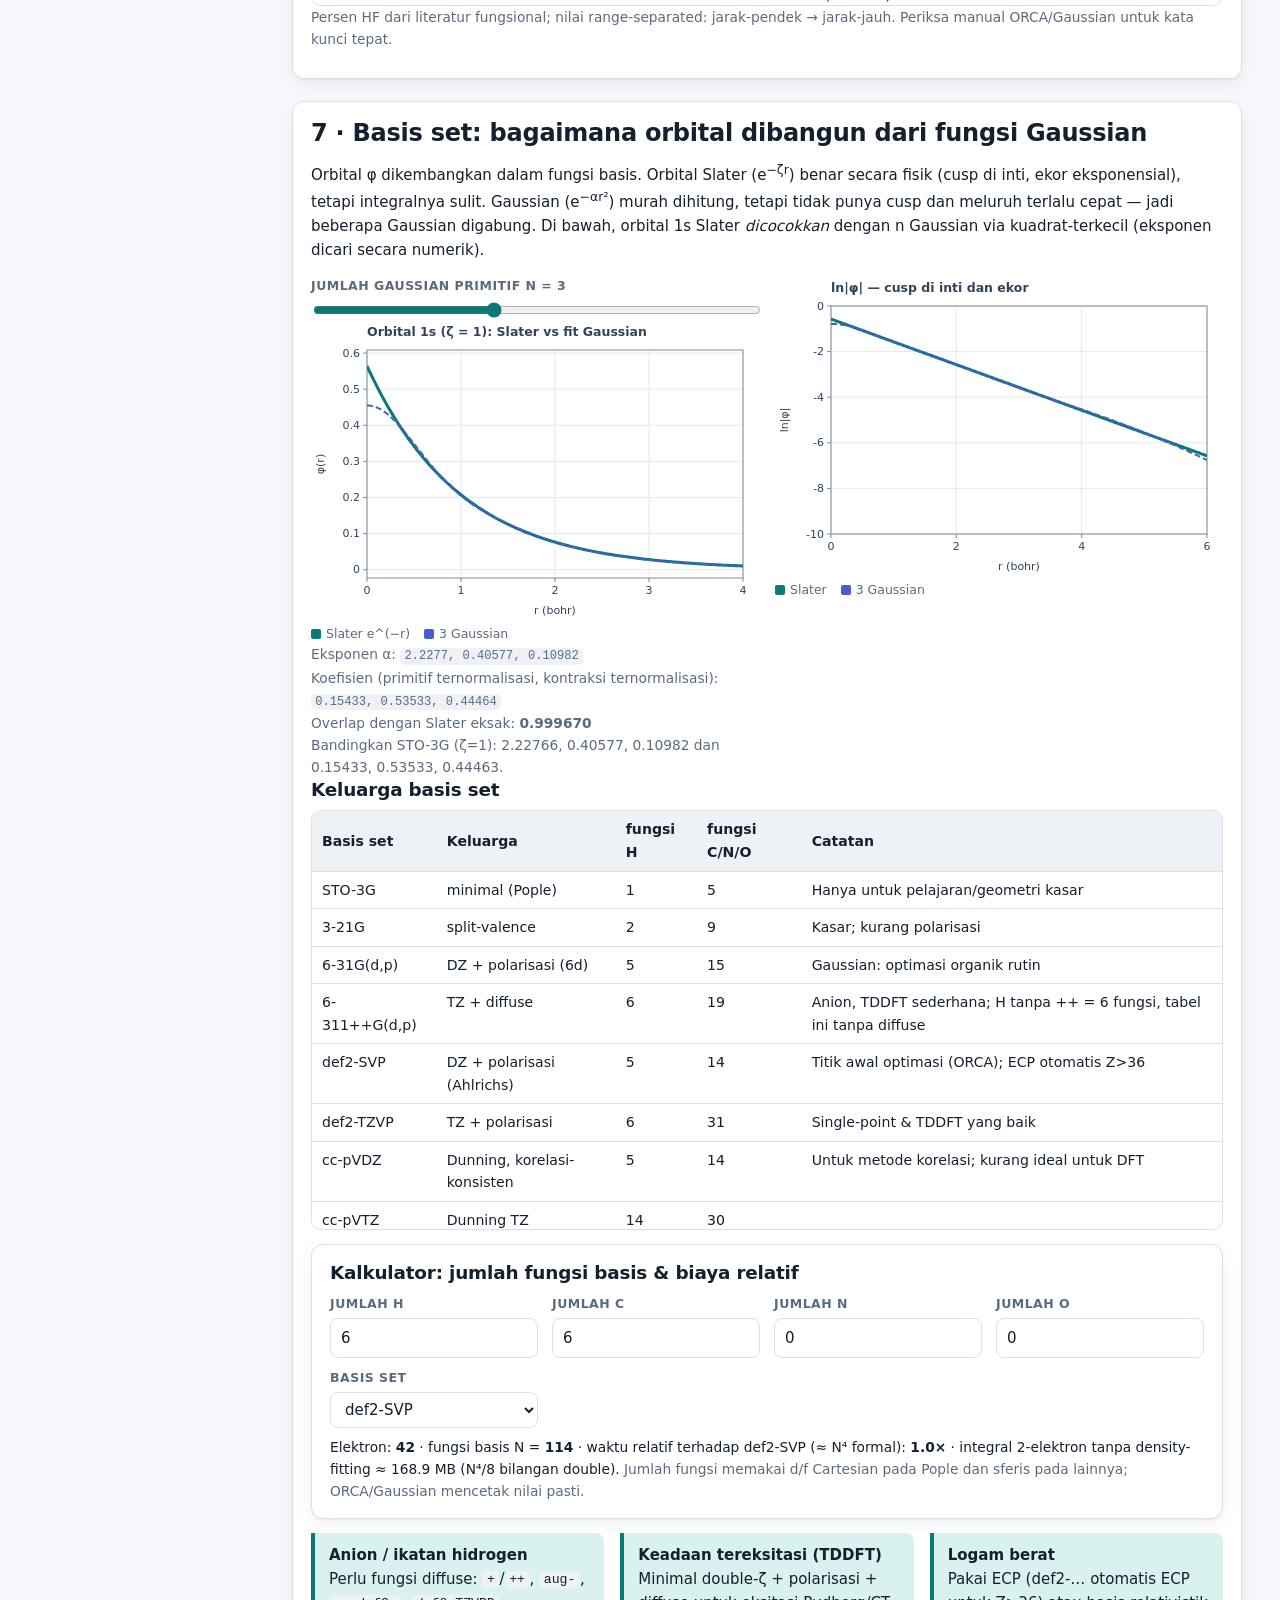
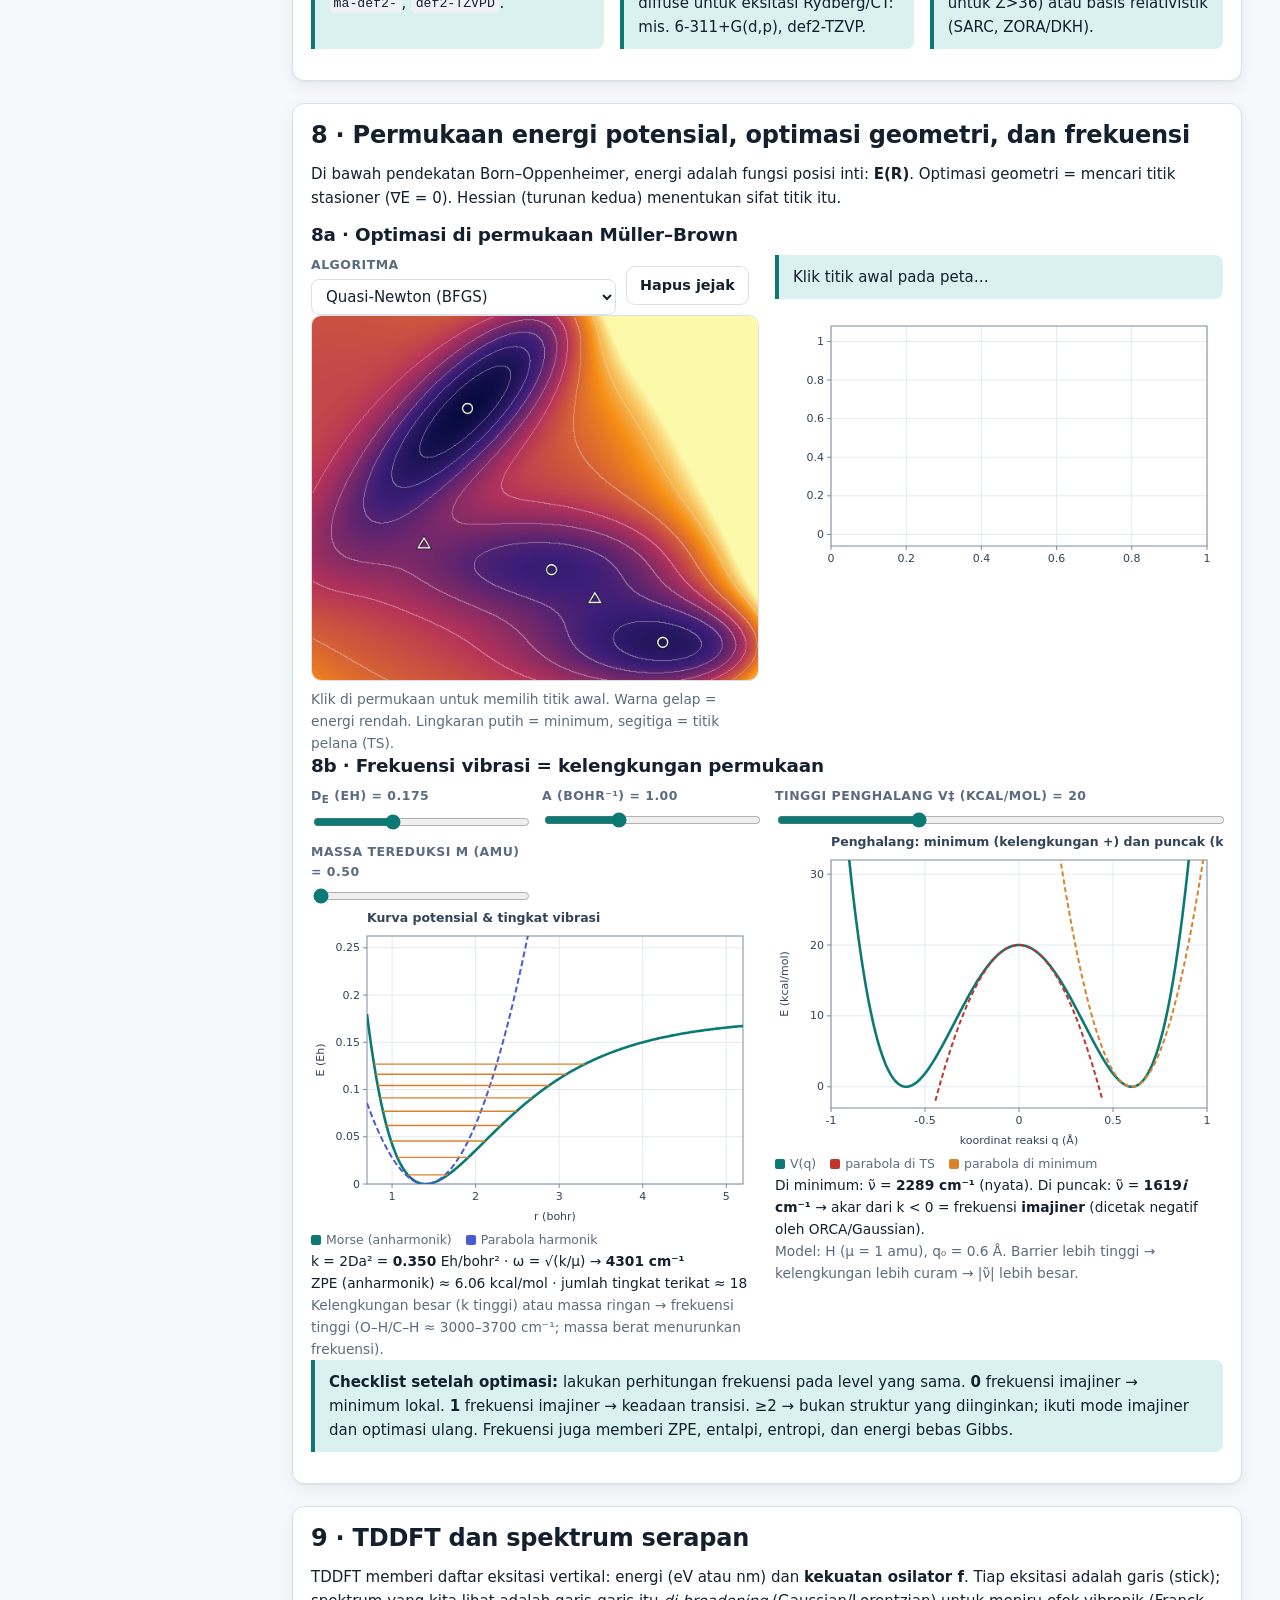
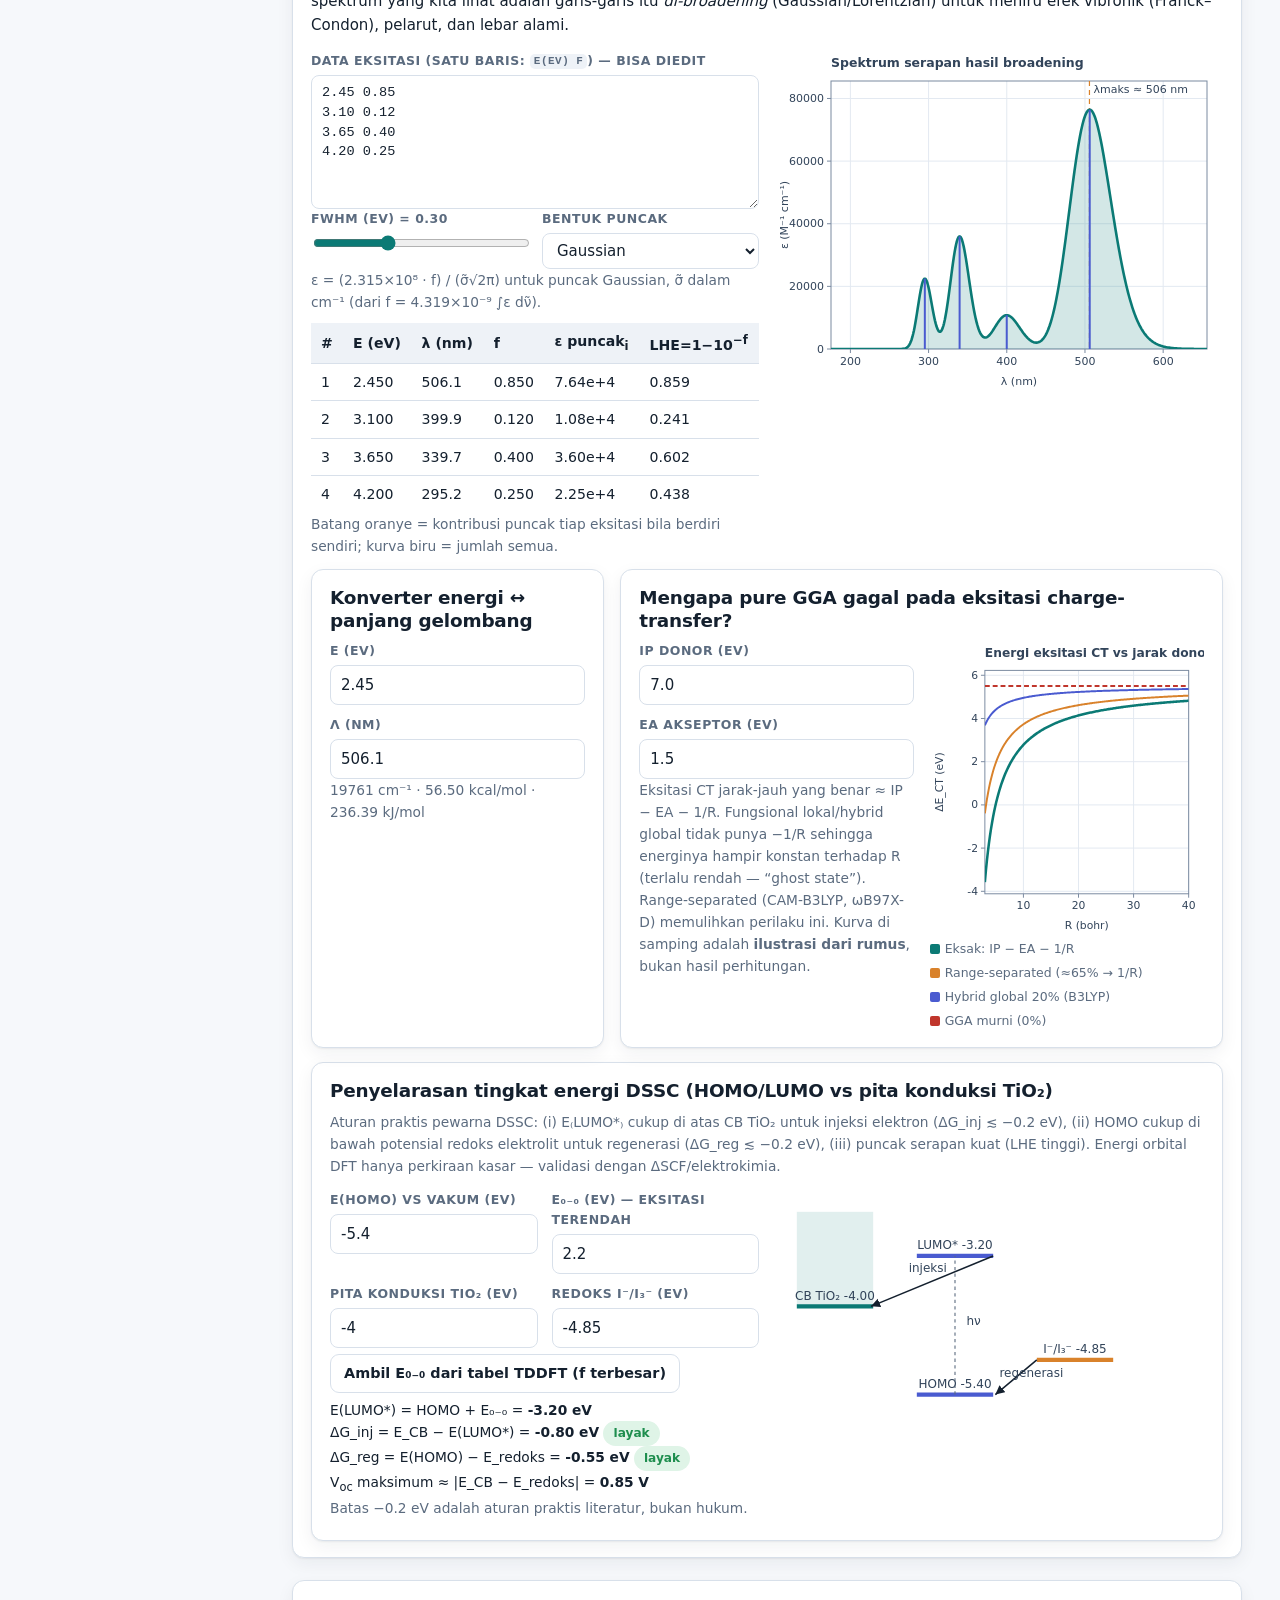
==== commit edc07bfa: "Add files via upload" ====
--- a/course.html
+++ b/course.html
@@ -1,144 +1,368 @@
-<!doctype html><html lang="id"><head><meta charset="utf-8"><meta name="viewport" content="width=device-width,initial-scale=1"><title>Course · Computational Chemistry & DFT</title><link rel="stylesheet" href="assets/css/style.css">
-<style>header.h{background:linear-gradient(120deg,#1a6fd4,#6a3fd0);color:#fff;border-radius:12px;padding:22px;margin:10px 0}header.h h1{margin:0 0 6px}#toc{position:sticky;top:0;background:var(--bg);padding:6px 0;border-bottom:1px solid var(--bd);z-index:5;font-size:14px}#toc a{margin-right:10px}
-.tag{font-size:12px;padding:1px 6px;border-radius:8px;background:#1a9a4a;color:#fff}.tag.u{background:#b8860b}.flow{display:flex;flex-wrap:wrap;gap:6px;align-items:center}.flow div{border:1px solid var(--ac);border-radius:8px;padding:6px 10px}pre{background:var(--card);padding:8px;overflow:auto;font-size:13px}.row{display:flex;flex-wrap:wrap;gap:12px}.row>*{flex:1;min-width:300px}h2 small{font-weight:400;color:#888}</style></head><body>
-<header class="h"><h1>Dari Persamaan Kuantum ke Prediksi Molekul</h1>Kursus interaktif computational chemistry dan Density Functional Theory (DFT): teori → visual → analisis hasil ORCA/Gaussian.</header>
-<nav><a href="index.html">Dashboard</a><a href="course.html">Course</a><a href="molecular-builder.html">Molecular Builder</a><a href="input-builder.html">Input Builder</a><a href="results-analyzer.html">Results</a><a href="orca-docker.html">ORCA Docker</a></nav>
-<div id="toc"><a href="#s1">1 Mengapa</a><a href="#s2">2 Schrödinger</a><a href="#s3">3 Dimensi</a><a href="#s4">4 DFT</a><a href="#s5">5 Fungsional</a><a href="#s6">6 Basis set</a><a href="#s7">7 SCF</a><a href="#s8">8 Optimasi</a><a href="#s9">9 Properti</a><a href="#s10">10 Workflow</a><a href="#s11">11 Kuis</a><a href="#s12">12 Pustaka</a></div>
-
-<div class="card" id="s1"><h2>1 · Mengapa simulasi komputasi penting sekarang?</h2>
-<div class="flow"><div>Eksperimen<br><small>ukur / amati</small></div>↔<div>Komputasi<br><small>model / prediksi</small></div>→<div>Wawasan tervalidasi<br><small>mekanisme · sifat · desain</small></div></div>
-<ul><li><b>Penyaringan sebelum sintesis:</b> kandidat dye, bahan penyimpan H₂, atau molekul fotokromik disaring dengan DFT sebelum dibuat di laboratorium.</li>
-<li><b>Hasil bisa diuji kehandalannya:</b> Lejaeghere dkk. (<i>Science</i> 2016) membandingkan 15 kode DFT padatan dengan 40 potensial/basis; kode dan pseudopotensial modern sepakat dengan selisih sebanding perbedaan antar eksperimen presisi tinggi.</li>
-<li><b>Skala dan AI (2025):</b> dataset Open Molecules 2025 (OMol25) berisi lebih dari 100 juta perhitungan DFT pada level ωB97M-V/def2-TZVPD, dikerjakan dengan ORCA 6.0.0, untuk melatih machine-learning interatomic potentials sebagai pengganti DFT yang jauh lebih cepat. Data DFT kini menjadi bahan bakar model AI untuk kimia.</li>
-<li><b>Pengakuan:</b> Nobel Kimia 1998 (Kohn dan Pople) dan 2013 (Karplus, Levitt, Warshel).</li></ul>
-<small>Model bukan pengganti eksperimen: ia menghasilkan hipotesis yang harus divalidasi, dengan metode dan ketidakpastian yang dilaporkan.</small></div>
-
-<div class="card" id="s2"><h2>2 · Persamaan Schrödinger <small>atom hidrogen: satu-satunya kasus yang bisa diselesaikan eksak</small></h2>
-<p>ĤΨ = EΨ, dengan Ĥ = T̂ + V̂<sub>ne</sub> + V̂<sub>ee</sub> + V̂<sub>nn</sub>. Untuk satu elektron solusinya analitik. Pilih orbital dan lihat peluang menemukan elektron pada jarak r dari inti (puncak = kulit; lembah nol = node radial).</p>
-<span id="orbs"></span> rentang r: <input type="range" id="rmax" min="5" max="30" value="20"><canvas id="c_h" width="760" height="280"></canvas><p id="t_h"></p></div>
-
-<div class="card" id="s3"><h2>3 · Mengapa gagal untuk banyak elektron? <small>dinding eksponensial</small></h2>
-<p>Ψ(r₁,…,r<sub>N</sub>) bergantung pada 3N koordinat, dan suku V̂<sub>ee</sub> (1/|rᵢ−rⱼ|) mengikat semua elektron sehingga persamaan tidak bisa dipisah. Jika tiap dimensi disimpan dengan 10 titik grid, jumlah nilai = 10<sup>3N</sup>.</p>
-Jumlah elektron N: <input type="range" id="N" min="1" max="30" value="2"> <b id="Nv"></b><canvas id="c_d" width="760" height="300"></canvas><p id="t_d"></p>
-<p>Solusinya: <b>metode berbasis ρ(r)</b> yang selalu 3 dimensi, berapa pun N. Perkiraan jumlah atom di alam semesta teramati (~10⁸⁰) sudah terlampaui pada N≈27.</p></div>
-
-<div class="card" id="s4"><h2>4 · Ide DFT: dari Ψ ke ρ(r)</h2>
-<div class="row"><div><b>Hohenberg–Kohn (1964).</b> Kerapatan elektron keadaan dasar ρ(r) menentukan secara unik potensial eksternal dan seluruh sifat sistem: E = E[ρ].</div>
-<div><b>Kohn–Sham (1965).</b> Ganti sistem berinteraksi dengan sistem elektron tak berinteraksi yang ρ-nya sama:<br>E[ρ] = T<sub>s</sub>[ρ] + E<sub>ne</sub>[ρ] + J[ρ] + <b>E<sub>xc</sub>[ρ]</b></div></div>
-<p>Semua kerumitan kuantum (pertukaran + korelasi + koreksi energi kinetik) dikemas dalam E<sub>xc</sub>, yang <i>tidak diketahui eksak</i> dan harus dihampiri. Karena itu kualitas DFT ditentukan oleh pilihan fungsional.</p>
-<div class="flow"><div>1 · LDA</div>→<div>2 · GGA<br><small>PBE, BLYP</small></div>→<div>3 · meta-GGA<br><small>TPSS, M06-L</small></div>→<div>4 · Hibrida<br><small>B3LYP, PBE0, CAM-B3LYP, ωB97X-D</small></div>→<div>5 · Hibrida ganda<br><small>B2PLYP</small></div></div>
-<small>Tangga Jacob: naik = biasanya lebih akurat dan lebih mahal (skala formal GGA ~N³, hibrida ~N⁴, hibrida ganda ~N⁵; RI/COSX menurunkan biaya praktis).</small></div>
-
-<div class="card" id="s5"><h2>5 · Apa arti "GGA"? <small>faktor peningkatan pertukaran F<sub>x</sub>(s)</small></h2>
-<p>LDA hanya melihat nilai ρ (F<sub>x</sub>=1). GGA juga melihat gradien ρ lewat s. Bentuk PBE: F<sub>x</sub>=1+κ−κ/(1+μs²/κ). Geser μ dan κ dan perhatikan batas Lieb–Oxford (1.804).</p>
-μ: <input type="range" id="mu" min="0" max=".6" step=".005" value=".2195"> <b id="muv"></b> κ: <input type="range" id="ka" min=".2" max="1" step=".01" value=".804"> <b id="kav"></b>
-<canvas id="c_f" width="760" height="280"></canvas><p id="t_f"></p></div>
-
-<div class="card" id="s6"><h2>6 · Basis set <small>mengapa orbital Gaussian bisa meniru orbital Slater</small></h2>
-<p>Orbital sebenarnya (Slater, e<sup>−ζr</sup>) punya cusp di inti dan ekor eksponensial, tetapi integral dengan Gaussian (e<sup>−αr²</sup>) jauh lebih murah. Basis STO-<i>n</i>G menjumlahkan <i>n</i> Gaussian untuk meniru satu Slater 1s (H, ζ=1). Tambah <i>n</i> dan lihat kecocokannya, lalu aktifkan skala log untuk melihat ekornya.</p>
-n Gaussian: <input type="range" id="nG" min="1" max="3" value="3"> <b id="nGv"></b> <label><input type="checkbox" id="lg"> skala log</label><canvas id="c_b" width="760" height="280"></canvas>
-<p><b>Hierarki praktis:</b> minimal (STO-3G) → split-valence (6-31G, def2-SVP) → + polarisasi (6-31G(d), def2-TZVP) → + difus (6-311+G(d,p), aug-cc-pVDZ untuk anion/eksitasi) → basis lengkap.</p></div>
-
-<div class="card" id="s7"><h2>7 · Siklus SCF</h2>
-<div class="flow"><div>Tebakan ρ₀</div>→<div>Bangun V<sub>eff</sub><br><small>V<sub>ne</sub>+J+V<sub>xc</sub></small></div>→<div>Selesaikan Kohn–Sham</div>→<div>ρ baru</div>→<div>Mixing / DIIS</div>→<div>Konvergen?<br><small>ΔE, Δρ &lt; ambang</small></div>↺</div>
-<p>Model linear ilustratif: x<sub>n+1</sub> = x<sub>n</sub> + α(f(x<sub>n</sub>) − x<sub>n</sub>). α terlalu besar menyebabkan osilasi atau divergensi, α terlalu kecil membuat konvergen lambat.</p>
-α (mixing): <input type="range" id="al" min=".05" max="1" step=".05" value=".3"> <b id="alv"></b> ambang ΔE: <select id="thr"><option>1e-4</option><option selected>1e-6</option><option>1e-8</option></select> <button onclick="vS(true)">Animasikan SCF</button>
-<div class="row"><canvas id="c_s1" width="480" height="260"></canvas><canvas id="c_s2" width="480" height="260"></canvas></div><p id="t_s"></p>
-<small>Di program nyata: kenaikan level shift, damping, DIIS/ADIIS/KDIIS, atau SlowConv (ORCA) / scf=(xqc) (Gaussian) saat SCF sulit konvergen.</small></div>
-
-<div class="card" id="s8"><h2>8 · Optimasi geometri dan frekuensi <small>permukaan energi potensial</small></h2>
-<p>Optimasi bergerak menuruni gradien sampai gaya ≈ 0. Gradien nol tidak cukup: kelengkungan (Hessian) harus positif. Bila negatif, frekuensinya imajiner, yaitu titik pelana (TS), bukan minimum.</p>
-Permukaan: <select id="pt"><option value="m">Morse (minimum)</option><option value="t">Penghalang (titik pelana)</option></select> posisi x: <input type="range" id="px" step=".01"> <button onclick="opt()">Optimasi</button>
-<canvas id="c_p" width="760" height="280"></canvas><p id="t_p"></p></div>
-
-<div class="card" id="s9"><h2>9 · Dari orbital ke properti <small>kalkulator HOMO–LUMO dan spektrum</small></h2>
-<div class="row"><div>E<sub>HOMO</sub> (eV) <input type="number" id="eh" step=".01" value="-5.40" style="width:80px"> E<sub>LUMO</sub> (eV) <input type="number" id="el" step=".01" value="-2.30" style="width:80px"><canvas id="c_c" width="360" height="240"></canvas><div id="t_c"></div></div>
-<div>Eksitasi TD-DFT (λ nm, f; satu per baris):<textarea id="ex" rows="4">450 0.02
-330 0.85
-270 0.30</textarea>σ pita (eV): <input type="range" id="sg" min=".05" max=".8" step=".05" value=".3"> <b id="sgv"></b><canvas id="c_t" width="460" height="240"></canvas><small>ε(ν)=1.3063×10⁸·f/σ·exp(−((ν−ν₀)/σ)²), ν dalam cm⁻¹. Intensitas puncak bergantung pada σ yang Anda pilih.</small></div></div>
-<small>IP≈−E<sub>HOMO</sub>, EA≈−E<sub>LUMO</sub> (Koopmans, perkiraan; ΔSCF lebih akurat). Interpretasi gap Kohn–Sham bergantung fungsional: GGA cenderung meremehkan, hibrida lebih besar.</small></div>
-
-<div class="card" id="s10"><h2>10 · Workflow DFT dan contoh input</h2>
-<div class="flow"><div>1 · Model<br><small>fungsional, basis, muatan, spin, pelarut, dispersi</small></div>→<div>2 · SCF</div>→<div>3 · Optimasi + frekuensi<br><small>tanpa imajiner</small></div>→<div>4 · Properti<br><small>orbital, TD-DFT, termo</small></div>→<div>5 · Validasi<br><small>bandingkan eksperimen</small></div></div>
-<div class="row"><div><b>ORCA</b><pre>! B3LYP D3BJ def2-SVP Opt Freq CPCM(water) TightSCF
-%pal nprocs 8 end
-%maxcore 2000
-* xyz 0 1
- (koordinat)
-*</pre></div><div><b>Gaussian</b><pre>%nprocshared=8
-%chk=mol.chk
-#p b3lyp/6-31g(d) opt freq
- empiricaldispersion=gd3bj scrf=(solvent=water)
-
-judul
-
-0 1
-(koordinat)</pre></div></div>
-<p>Lanjut: <a href="molecular-builder.html">bangun struktur</a> → <a href="input-builder.html">susun input</a> → <a href="results-analyzer.html">analisis hasil</a>.</p></div>
-
-<div class="card" id="s11"><h2>11 · Kuis cepat</h2><div id="quiz"></div><button onclick="grade()">Periksa jawaban</button> <b id="score"></b></div>
-
-<div class="card" id="s12"><h2>12 · Pustaka</h2><p><span class="tag">terverifikasi</span> = DOI/arXiv dicek via web dalam penyusunan modul; <span class="tag u">cek ulang</span> = ditulis dari pengetahuan dan perlu dicek sebelum dikutip.</p><ul id="refs"></ul></div>
-
-<script>
-const $=id=>document.getElementById(id),COL=['#1a6fd4','#d33','#1a9a4a','#d08000'],lin=(a,b,n)=>Array.from({length:n},(_,i)=>a+(b-a)*i/(n-1));
-function plot(id,S,o={}){const c=$(id),g=c.getContext('2d'),W=c.width,H=c.height,m={l:56,r:12,t:12,b:36};g.clearRect(0,0,W,H);
- const xs=S.flatMap(s=>s.x),ys=S.flatMap(s=>s.y),x0=o.x0??Math.min(...xs),x1=o.x1??Math.max(...xs),y0=o.y0??Math.min(...ys),y1=o.y1??Math.max(...ys);
- const X=v=>m.l+(v-x0)/(x1-x0)*(W-m.l-m.r),Y=v=>H-m.b-(v-y0)/((y1-y0)||1)*(H-m.t-m.b),fg=getComputedStyle(document.body).color;
- g.font='12px system-ui';g.strokeStyle=g.fillStyle=fg;g.globalAlpha=.35;g.strokeRect(m.l,m.t,W-m.l-m.r,H-m.t-m.b);g.globalAlpha=.8;
- for(let i=0;i<=5;i++){const a=x0+(x1-x0)*i/5,b=y0+(y1-y0)*i/5;g.fillText(+a.toPrecision(3),X(a)-10,H-m.b+14);g.fillText(+b.toPrecision(4),2,Y(b)+4)}
- g.fillText(o.xl||'',W/2-30,H-6);g.save();g.translate(12,H/2+30);g.rotate(-Math.PI/2);g.fillText(o.yl||'',0,0);g.restore();g.globalAlpha=1;
- g.save();g.beginPath();g.rect(m.l,m.t,W-m.l-m.r,H-m.t-m.b);g.clip();
- S.forEach((s,k)=>{g.strokeStyle=s.c||COL[k%4];g.lineWidth=2;g.setLineDash(s.d?[6,4]:[]);g.beginPath();s.x.forEach((v,i)=>i?g.lineTo(X(v),Y(s.y[i])):g.moveTo(X(v),Y(s.y[i])));g.stroke()});g.restore();g.setLineDash([]);
- S.forEach((s,k)=>{g.fillStyle=s.c||COL[k%4];g.fillText(s.n||'',m.l+10,m.t+16+15*k)});
- return{dot:(x,y,c)=>{g.fillStyle=c||'#d33';g.beginPath();g.arc(X(x),Y(y),5,0,7);g.fill()}}}
-// 2 hidrogen
-const RN={'1s':r=>2*Math.exp(-r),'2s':r=>(2-r)*Math.exp(-r/2)/(2*Math.SQRT2),'2p':r=>r*Math.exp(-r/2)/(2*Math.sqrt(6)),'3s':r=>2/(81*Math.sqrt(3))*(27-18*r+2*r*r)*Math.exp(-r/3),'3p':r=>8/(27*Math.sqrt(6))*r*(1-r/6)*Math.exp(-r/3),'3d':r=>4/(81*Math.sqrt(30))*r*r*Math.exp(-r/3)};
-$('orbs').innerHTML=Object.keys(RN).map((n,i)=>`<label><input type="checkbox" class="orb" value="${n}" ${i<3?'checked':''}> ${n}</label> `).join('');
-function vH(){const sel=[...document.querySelectorAll('.orb:checked')].map(e=>e.value),r=lin(0,+$('rmax').value,400);
- plot('c_h',sel.map(n=>({n,x:r,y:r.map(v=>v*v*RN[n](v)**2)})),{xl:'r (a₀)',yl:'P(r)=r²R(r)²',y0:0});
- $('t_h').textContent=sel.map(n=>n+': '+(+n[0]-1-'spd'.indexOf(n[1]))+' node radial, E = −1/(2n²)='+(-13.606/(n[0]*n[0])).toFixed(2)+' eV').join(' · ')}
-// 3 dimensi
-function vD(){const N=+$('N').value,x=lin(1,30,30);$('Nv').textContent=N;
- plot('c_d',[{n:'Ψ: 10 titik/dimensi → 10^(3N) nilai',x,y:x.map(v=>3*v)},{n:'ρ(r): hanya 10³ nilai',x,y:x.map(_=>3)},{n:'≈ atom di alam semesta teramati (10⁸⁰)',x,y:x.map(_=>80),d:1,c:'#888'}],{xl:'jumlah elektron N',yl:'log₁₀(jumlah nilai)',y0:0}).dot(N,3*N);
- $('t_d').textContent=`N=${N}: Ψ butuh 10^${3*N} nilai ≈ 10^${(3*N-11.1).toFixed(1)} TB (8 byte/nilai); ρ cukup 10³ nilai (≈8 KB).`}
-// 5 Fx
-function vF(){const mu=+$('mu').value,ka=+$('ka').value,s=lin(0,3,200),F=(m,k)=>s.map(v=>1+k-k/(1+m*v*v/k));$('muv').textContent=mu;$('kav').textContent=ka;
- plot('c_f',[{n:'LDA (F=1)',x:s,y:s.map(_=>1)},{n:'PBE (μ=0.2195, κ=0.804)',x:s,y:F(.2195,.804)},{n:'PBEsol (μ=0.1235, κ=0.804)',x:s,y:F(.1235,.804)},{n:`Anda (μ=${mu}, κ=${ka})`,x:s,y:F(mu,ka),c:'#d08000'},{n:'batas Lieb–Oxford 1.804',x:s,y:s.map(_=>1.804),d:1,c:'#888'}],{xl:'s = |∇ρ| / (2 k_F ρ)',yl:'F_x(s)',y0:.9,y1:2});
- $('t_f').textContent='F_x(s→∞) = 1+κ = '+(1+ka).toFixed(3)+((1+ka)>1.804?' → melanggar batas Lieb–Oxford':' (memenuhi batas)')}
-// 6 basis
-const STO={1:[[.270950,1]],2:[[.151623,.678914],[.851819,.430129]],3:[[.109818,.444635],[.405771,.535328],[2.227661,.154329]]};
-function vB(){const n=+$('nG').value,lg=$('lg').checked,r=lin(0,4,300);$('nGv').textContent=n;const sl=r.map(v=>Math.exp(-v)/Math.sqrt(Math.PI)),gs=r.map(v=>STO[n].reduce((s,[a,c])=>s+c*Math.pow(2*a/Math.PI,.75)*Math.exp(-a*v*v),0)),T=y=>lg?y.map(v=>Math.log10(Math.max(v,1e-6))):y;
- plot('c_b',[{n:'Slater 1s (eksak untuk H)',x:r,y:T(sl)},{n:`STO-${n}G`,x:r,y:T(gs),d:1}],{xl:'r (a₀)',yl:lg?'log₁₀ ψ':'ψ(r)'})}
-// 7 SCF
-let scfT;function vS(anim){clearInterval(scfT);const a=+$('al').value,thr=+$('thr').value,f=1-2.5*a,K=40,x=lin(0,K-1,K);$('alv').textContent=a;let v=1,e=[],d=[],cv=-1;
- for(let i=0;i<K;i++){e.push(-76+.05*v);d.push(Math.log10(Math.max(Math.abs(.05*v),1e-14)));if(cv<0&&Math.abs(.05*v)<thr)cv=i;v*=f}
- const draw=n=>{const xi=x.slice(0,n);plot('c_s1',[{n:'E(n)',x:xi,y:e.slice(0,n)}],{xl:'iterasi SCF',yl:'E (Eh, ilustrasi)',x0:0,x1:K-1,y0:-76.06,y1:-75.94});
-  plot('c_s2',[{n:'log₁₀|ΔE|',x:xi,y:d.slice(0,n)},{n:'ambang',x:[0,K-1],y:[Math.log10(thr),Math.log10(thr)],d:1,c:'#d33'}],{xl:'iterasi SCF',yl:'log₁₀|ΔE| (Eh)',x0:0,x1:K-1,y0:-14,y1:-1})};
- $('t_s').textContent=Math.abs(f)>=1?`Faktor ${f.toFixed(2)}: |faktor|≥1, SCF divergen/berosilasi. Turunkan α.`:cv>=0?`Konvergen pada iterasi ${cv}${f<0?' (dengan osilasi)':''}.`:`Belum konvergen dalam ${K} iterasi: naikkan α.`;
- if(anim){let n=2;draw(n);scfT=setInterval(()=>{draw(++n);if(n>=K)clearInterval(scfT)},70)}else draw(K)}
-// 8 PES
-const PES={m:{f:x=>.2*(1-Math.exp(-1.2*(x-1)))**2,a:.4,b:3.5,s:2.2,st:.8},t:{f:x=>(x*x-1)**2/4,a:-1.6,b:1.6,s:.35,st:.12}};
-function setP(){const P=PES[$('pt').value];$('px').min=P.a;$('px').max=P.b;$('px').value=P.s;vP()}
-function vP(x){const P=PES[$('pt').value],h=1e-3,f=P.f;if(x===undefined)x=+$('px').value;const g=(f(x+h)-f(x-h))/(2*h),k=(f(x+h)-2*f(x)+f(x-h))/(h*h),xs=lin(P.a,P.b,300);
- plot('c_p',[{n:'E(x)',x:xs,y:xs.map(f)}],{xl:'koordinat reaksi / panjang ikatan',yl:'E (ilustrasi)'}).dot(x,f(x));
- $('t_p').innerHTML=`x=${x.toFixed(3)} · E=${f(x).toFixed(4)} · gradien=${g.toFixed(4)} · kelengkungan k=${k.toFixed(3)} → `+(Math.abs(g)<1e-3?(k>0?'<span class="ok">minimum (semua frekuensi real)</span>':'<span class="bad">gradien≈0 tetapi k&lt;0: titik pelana, ada frekuensi imajiner</span>'):'belum stasioner')}
-let optT;function opt(){clearInterval(optT);const P=PES[$('pt').value];let x=+$('px').value,n=0;optT=setInterval(()=>{const g=(P.f(x+1e-3)-P.f(x-1e-3))/2e-3;x-=P.st*g;x=Math.min(P.b,Math.max(P.a,x));$('px').value=x;vP(x);if(Math.abs(g)<1e-4||++n>400)clearInterval(optT)},25)}
-// 9 properti
-function vC(){const h=+$('eh').value,l=+$('el').value,IP=-h,EA=-l,eta=(IP-EA)/2,mu=-(IP+EA)/2,c=$('c_c').getContext('2d'),fg=getComputedStyle(document.body).color,lo=Math.min(h,l)-1.5,hi=Math.max(h,l)+1.5,Y=e=>220-(e-lo)/(hi-lo)*200;
- c.clearRect(0,0,360,240);c.font='13px system-ui';c.lineWidth=3;c.fillStyle=fg;[[h,'HOMO','#d33'],[l,'LUMO','#1a6fd4']].forEach(([e,n,col])=>{c.strokeStyle=col;c.beginPath();c.moveTo(80,Y(e));c.lineTo(220,Y(e));c.stroke();c.fillText(n+' '+e.toFixed(2)+' eV',228,Y(e)+4)});
- c.strokeStyle='#1a9a4a';c.lineWidth=1.5;c.beginPath();c.moveTo(40,Y(h));c.lineTo(40,Y(l));c.stroke();c.fillStyle='#1a9a4a';c.fillText('Eg='+(l-h).toFixed(2),4,(Y(h)+Y(l))/2);
- $('t_c').innerHTML='<table>'+[['IP ≈ −E_HOMO',IP],['EA ≈ −E_LUMO',EA],['η=(IP−EA)/2',eta],['S=1/η (eV⁻¹)',1/eta],['μ=−(IP+EA)/2',mu],['χ=−μ',-mu],['ω=μ²/2η',mu*mu/(2*eta)]].map(([a,b])=>`<tr><td>${a}</td><td>${b.toFixed(3)}</td></tr>`).join('')+'</table>'}
-function vT(){const L=$('ex').value.split('\n').map(l=>l.trim().split(/\s+/).map(Number)).filter(a=>a.length>=2&&a[0]>0),s=+$('sg').value*8065.544,x=lin(200,800,300);$('sgv').textContent=$('sg').value;
- plot('c_t',[{n:'ε(λ)',x,y:x.map(l=>L.reduce((t,[w,f])=>t+1.3062974e8*f/s*Math.exp(-(((1e7/l-1e7/w)/s)**2)),0))}],{xl:'λ (nm)',yl:'ε (M⁻¹cm⁻¹)',y0:0})}
-// 11 kuis
-const Q=[['Fungsi gelombang N elektron bergantung pada berapa koordinat spasial?',['N','3N','3','N²'],1],['Teorema Hohenberg–Kohn: energi keadaan dasar adalah fungsional dari…',['fungsi gelombang Ψ','ρ(r)','jumlah proton saja','basis set'],1],['SCF berosilasi hebat dan tidak konvergen. Langkah pertama yang masuk akal?',['Naikkan mixing α','Turunkan mixing/damping','Hapus ambang konvergensi','Ganti ke basis lebih kecil'],1],['Optimasi selesai dengan satu frekuensi imajiner. Artinya?',['Struktur minimum sejati','Titik pelana (TS) atau struktur perlu dioptimasi lagi','Basis set terlalu besar','SCF tidak konvergen'],1],['Estimasi Koopmans untuk potensial ionisasi adalah…',['+E_LUMO','−E_HOMO','E_HOMO−E_LUMO','η/2'],1],['Fungsional hibrida (mis. B3LYP) mencampur…',['LDA dengan MP2','sebagian pertukaran Hartree–Fock eksak','dua basis set','solvasi implisit'],1]];
-$('quiz').innerHTML=Q.map((q,i)=>`<p><b>${i+1}. ${q[0]}</b><br>`+q[1].map((o,j)=>`<label><input type="radio" name="q${i}" value="${j}"> ${o}</label> `).join('')+`<span id="r${i}"></span></p>`).join('');
-function grade(){let s=0;Q.forEach((q,i)=>{const v=document.querySelector(`input[name=q${i}]:checked`),ok=v&&+v.value==q[2];s+=ok?1:0;$('r'+i).innerHTML=v?(ok?' <span class="ok">benar</span>':' <span class="bad">salah: '+q[1][q[2]]+'</span>'):''});$('score').textContent='Skor '+s+'/'+Q.length}
-// 12 pustaka
-const V=1,U=0,REF=[[V,'Hohenberg, P.; Kohn, W. Inhomogeneous Electron Gas. Phys. Rev. 136, B864 (1964).','10.1103/PhysRev.136.B864'],[V,'Kohn, W.; Sham, L. J. Self-Consistent Equations Including Exchange and Correlation Effects. Phys. Rev. 140, A1133 (1965).','10.1103/PhysRev.140.A1133'],[V,'Jones, R. O. Density functional theory: its origins, rise to prominence, and future. Rev. Mod. Phys. 87, 897 (2015).','10.1103/RevModPhys.87.897'],[V,'Becke, A. D. Perspective: Fifty years of density-functional theory in chemical physics. J. Chem. Phys. 140, 18A301 (2014).','10.1063/1.4869598'],[V,'Neese, F. The ORCA program system. WIREs Comput. Mol. Sci. 12, e1606 (2022).','10.1002/wcms.1606'],[V,'Lejaeghere, K. et al. Reproducibility in density functional theory calculations of solids. Science 351, aad3000 (2016).','10.1126/science.aad3000'],[V,'Levine, D. S. et al. The Open Molecules 2025 (OMol25) Dataset, Evaluations, and Models. arXiv:2505.08762 (2025).','',  'https://arxiv.org/abs/2505.08762'],[U,'Runge, E.; Gross, E. K. U. Density-Functional Theory for Time-Dependent Systems. Phys. Rev. Lett. 52, 997 (1984).','10.1103/PhysRevLett.52.997'],[U,'Becke, A. D. Density-functional thermochemistry. III. The role of exact exchange. J. Chem. Phys. 98, 5648 (1993).','10.1063/1.464913'],[U,'Lee, C.; Yang, W.; Parr, R. G. Phys. Rev. B 37, 785 (1988).','10.1103/PhysRevB.37.785'],[U,'Perdew, J. P.; Burke, K.; Ernzerhof, M. Generalized Gradient Approximation Made Simple. Phys. Rev. Lett. 77, 3865 (1996).','10.1103/PhysRevLett.77.3865'],[U,'Grimme, S.; Antony, J.; Ehrlich, S.; Krieg, H. A consistent and accurate ab initio parametrization of density functional dispersion correction (DFT-D). J. Chem. Phys. 132, 154104 (2010).','10.1063/1.3382344'],[U,'Weigend, F.; Ahlrichs, R. Balanced basis sets of split valence, triple zeta valence and quadruple zeta valence quality for H to Rn. Phys. Chem. Chem. Phys. 7, 3297 (2005).','10.1039/B508541A'],[U,'Hehre, W. J.; Stewart, R. F.; Pople, J. A. Self-Consistent Molecular-Orbital Methods. I. Use of Gaussian Expansions of Slater-Type Atomic Orbitals. J. Chem. Phys. 51, 2657 (1969).','10.1063/1.1672392'],[U,'Parr, R. G.; Szentpály, L. v.; Liu, S. Electrophilicity Index. J. Am. Chem. Soc. 121, 1922 (1999).','10.1021/ja983494x']];
-$('refs').innerHTML=REF.map(r=>`<li>${r[1]} <a href="${r[3]||'https://doi.org/'+r[2]}" target="_blank" rel="noopener">${r[3]?'arXiv':'DOI'}</a> <span class="tag ${r[0]?'':'u'}">${r[0]?'terverifikasi':'cek ulang'}</span></li>`).join('');
-// init
-document.querySelectorAll('.orb').forEach(e=>e.onchange=vH);$('rmax').oninput=vH;$('N').oninput=vD;$('mu').oninput=$('ka').oninput=vF;$('nG').oninput=$('lg').onchange=vB;$('al').oninput=$('thr').onchange=()=>vS(false);$('pt').onchange=setP;$('px').oninput=()=>vP();$('eh').oninput=$('el').oninput=vC;$('ex').oninput=$('sg').oninput=vT;
-vH();vD();vF();vB();vS(false);setP();vC();vT();
-</script></body></html>
+<!doctype html>
+<html lang="id">
+<head>
+<meta charset="utf-8">
+<meta name="viewport" content="width=device-width,initial-scale=1">
+<title>Modul Kuliah — Computational Chemistry &amp; DFT</title>
+<meta name="description" content="Modul interaktif computational chemistry dan Density Functional Theory: dari persamaan Schrödinger hingga SCF, fungsional, basis set, optimasi geometri, dan TDDFT.">
+<link rel="stylesheet" href="assets/css/style.css">
+<link rel="stylesheet" href="assets/css/course.css">
+</head>
+<body>
+<div class="container">
+  <div class="hero">
+    <span class="pill">Modul interaktif · Bahasa Indonesia</span>
+    <h1>Computational Chemistry &amp; Density Functional Theory</h1>
+    <p class="lead">Dari persamaan Schrödinger sampai spektrum TDDFT — semua grafik di halaman ini dihitung langsung di browser Anda (bukan gambar statis). Geser slider, klik, dan lihat apa yang berubah.</p>
+  </div>
+
+  <div class="sidebar-layout">
+    <aside><nav class="toc card" id="toc" style="padding:10px"></nav></aside>
+    <main>
+
+<!-- ============ 0 ============ -->
+<section id="s0" class="card" data-title="0 · Mengapa simulasi penting">
+  <h2>0 · Mengapa hasil simulasi komputasi sekarang sangat penting?</h2>
+  <p>Dua dekade terakhir, simulasi tidak lagi sekadar “pelengkap” eksperimen. Basis data DFT skala besar, model machine-learning yang dilatih dari data kuantum, dan perangkat lunak yang mudah diakses (mis. ORCA) mengubah cara kita menemukan molekul dan material. Berikut makalah dan penghargaan kunci yang bisa Anda baca sendiri (semua tautan DOI dapat diklik).</p>
+  <div class="row" style="margin-bottom:10px"><span class="muted small">Filter:</span><div class="chips" id="paper-filter"></div></div>
+  <div class="grid g3" id="paper-cards"></div>
+  <h3 style="margin-top:26px">Eksperimen vs simulasi: apa yang masing-masing berikan?</h3>
+  <p class="muted small">Perbandingan kualitatif (bukan statistik). Klik filter untuk melihat sisi yang Anda butuhkan.</p>
+  <div class="chips" id="cmp-filter" style="margin-bottom:8px"></div>
+  <div class="tablewrap"><table class="t" id="cmp-table"></table></div>
+  <div class="callout"><b>Pesan utamanya:</b> simulasi paling kuat ketika dipakai bersama eksperimen — untuk <i>menyaring</i> kandidat sebelum sintesis, menjelaskan <i>mengapa</i> sebuah hasil terjadi, dan memberi akses ke besaran yang sulit diukur (keadaan transisi, orbital, distribusi muatan).</div>
+</section>
+
+<!-- ============ 1 ============ -->
+<section id="s1" class="card" data-title="1 · Persamaan Schrödinger">
+  <h2>1 · Persamaan Schrödinger: apa yang sebenarnya dipecahkan?</h2>
+  <div class="eq">Ĥ Ψ = E Ψ &nbsp;,&nbsp; Ĥ = −½∇² + V(r)  <span class="muted small">(satuan atom)</span></div>
+  <p>Solusinya, fungsi gelombang Ψ, tidak bisa diamati langsung; yang bermakna fisik adalah <b>|Ψ|²</b> — kerapatan peluang menemukan elektron. Energi hanya boleh bernilai diskret (terkuantisasi). Mulai dari sistem paling sederhana.</p>
+  <h3>1a · Partikel dalam kotak 1D</h3>
+  <div class="grid g3">
+    <div>
+      <div class="field"><label>Bilangan kuantum n = <b id="box-nv">1</b></label><input type="range" id="box-n" min="1" max="8" value="1"></div>
+      <div id="box-info" class="small muted"></div>
+      <div id="box-E"></div>
+    </div>
+    <div><div id="box-psi"></div></div>
+    <div><div id="box-prob"></div></div>
+  </div>
+  <p class="small muted">Perhatikan: semakin tinggi n, semakin banyak <i>node</i> (titik ψ = 0) dan semakin tinggi energi (E ∝ n²). Pola yang sama muncul pada orbital atom dan molekul.</p>
+
+  <h3>1b · Atom hidrogen: orbital sebagai awan peluang</h3>
+  <div class="grid g2">
+    <div>
+      <div class="row">
+        <div class="field" style="min-width:180px"><label>Orbital</label>
+          <select id="h-orb"><option value="1s">1s</option><option value="2s">2s</option><option value="2p">2p</option><option value="3d">3d (m=0)</option></select></div>
+        <button class="btn" id="h-resample">Ambil sampel baru</button>
+      </div>
+      <canvas id="h-cloud" width="520" height="520" style="width:100%;max-width:520px;border:1px solid var(--line);border-radius:10px;background:var(--surface2)"></canvas>
+      <div class="small muted" id="h-info">Titik = hasil sampling Monte-Carlo dari |ψ|² (proyeksi pada bidang x–z, z vertikal).</div>
+    </div>
+    <div><div id="h-chart"></div><p class="small muted">P(r)=r²R²(r): peluang menemukan elektron pada jarak r (a₀). Puncak 1s tepat di r = 1 a₀ (jari-jari Bohr).</p></div>
+  </div>
+</section>
+
+<!-- ============ 2 ============ -->
+<section id="s2" class="card" data-title="2 · Mengapa banyak elektron sulit">
+  <h2>2 · Mengapa persamaan itu “tidak bisa” dipakai untuk banyak elektron?</h2>
+  <p>Untuk H dan He⁺ solusinya eksak. Mulai dari dua elektron muncul suku tolakan <b>1/|rᵢ − rⱼ|</b> yang mengikat semua elektron — Ψ tak lagi bisa dipisah menjadi hasil kali fungsi satu-elektron. Empat visual berikut menunjukkan akar masalahnya.</p>
+
+  <h3>2a · Setiap elektron “berbicara” dengan semua elektron lain</h3>
+  <div class="grid g2">
+    <div>
+      <div class="field"><label>Jumlah elektron N = <b id="cg-nv">6</b></label><input type="range" id="cg-n" min="2" max="30" value="6"></div>
+      <canvas id="cg-canvas" width="460" height="420" style="width:100%;max-width:460px;border:1px solid var(--line);border-radius:10px;background:var(--surface2)"></canvas>
+    </div>
+    <div id="cg-info" class="callout"></div>
+  </div>
+
+  <h3>2b · Dinding eksponensial: menyimpan Ψ di grid</h3>
+  <div class="grid g2">
+    <div>
+      <div class="field"><label>Titik grid per sumbu</label><select id="wall-g"><option value="10">10</option><option value="20">20</option><option value="50">50</option></select></div>
+      <div id="wall-chart"></div>
+    </div>
+    <div id="wall-info"></div>
+  </div>
+
+  <h3>2c · Biaya metode: skala terhadap ukuran sistem</h3>
+  <div class="grid g2">
+    <div>
+      <div class="row">
+        <div class="field"><label>Waktu 1 siklus pada 100 basis function (detik)</label><input type="number" id="sc-t0" value="1" min="0.001" step="0.1"></div>
+      </div>
+      <div id="sc-chart"></div>
+    </div>
+    <div>
+      <div class="form-grid">
+        <div class="field"><label>Jumlah basis function (n)</label><input type="number" id="sc-n" value="400" min="10" step="10"></div>
+        <div class="field"><label>Jumlah elektron (N<sub>e</sub>)</label><input type="number" id="sc-ne" value="100" min="2" step="2"></div>
+      </div>
+      <div id="sc-table"></div>
+    </div>
+  </div>
+
+  <h3>2d · Antisimetri (Pauli): Ψ harus berganti tanda saat dua elektron bertukar</h3>
+  <div class="grid g2">
+    <div>
+      <div class="row">
+        <div class="field"><label>Bentuk fungsi</label><select id="pa-mode"><option value="anti">Antisimetris (fermion) ψa(1)ψb(2) − ψb(1)ψa(2)</option><option value="sym">Simetris (boson)</option><option value="prod">Hasil kali sederhana ψa(1)ψb(2)</option></select></div>
+      </div>
+      <canvas id="pa-canvas" width="440" height="440" style="width:100%;max-width:440px;border:1px solid var(--line);border-radius:10px"></canvas>
+    </div>
+    <div id="pa-info" class="callout"></div>
+  </div>
+</section>
+
+<!-- ============ 3 ============ -->
+<section id="s3" class="card" data-title="3 · Hohenberg–Kohn">
+  <h2>3 · Terobosan DFT: cukup kerapatan elektron ρ(r)</h2>
+  <div class="grid g2">
+    <div class="callout"><b>Ψ</b>: 3N variabel (3N koordinat spasial + spin).<br>Untuk benzena (42 elektron) → <b>126</b> dimensi.<br><br><b>ρ(r)</b>: hanya <b>3</b> variabel (x, y, z), berapa pun jumlah elektronnya.</div>
+    <div>
+      <div class="eq">ρ(r) = N ∫ |Ψ(r, r₂, …, r<sub>N</sub>)|² dr₂ … dr<sub>N</sub></div>
+    </div>
+  </div>
+  <h3>Teorema Hohenberg–Kohn (1964)</h3>
+  <ol>
+    <li><b>Teorema 1 (keberadaan):</b> potensial eksternal v(r) — dan karena itu seluruh sifat keadaan dasar — ditentukan secara unik (hingga konstanta) oleh ρ₀(r).</li>
+    <li><b>Teorema 2 (variasional):</b> E[ρ] ≥ E₀ untuk setiap ρ ≥ 0 dengan ∫ρ = N; minimum dicapai di ρ₀.</li>
+  </ol>
+  <h3>Eksplorasi: kerapatan elektron model molekul</h3>
+  <p class="small muted">Model sederhana (jumlah kerapatan bentuk-1s per kulit atom; bukan hasil DFT) — cukup untuk melihat bahwa <i>puncak ρ ada di inti</i> dan bahwa ikatan = akumulasi ρ di antara inti. Seret atom dengan mouse.</p>
+  <div class="grid g2">
+    <div>
+      <div class="row">
+        <div class="field"><label>Molekul</label><select id="den-preset"><option value="h2">H₂</option><option value="h2o" selected>H₂O</option><option value="benz">Benzena (π tidak dimodelkan)</option></select></div>
+        <div class="field" style="flex:1;min-width:180px"><label>Skala geometri = <b id="den-sv">1.00</b>×</label><input type="range" id="den-scale" min="0.6" max="2.0" step="0.01" value="1"></div>
+      </div>
+      <canvas id="den-canvas" width="520" height="440" style="width:100%;max-width:520px;border:1px solid var(--line);border-radius:10px;touch-action:none;cursor:grab"></canvas>
+      <div class="small muted" id="den-info"></div>
+    </div>
+    <div>
+      <div class="field"><label>Inti untuk uji cusp</label><select id="den-atom"></select></div>
+      <div id="cusp-chart"></div>
+      <p class="small muted">Kondisi cusp Kato: dρ/dr / ρ → <b>−2Z</b> di inti. Artinya ρ(r) sendiri “mengetahui” lokasi inti dan muatan Z-nya — inilah intuisi di balik Teorema 1: dari ρ kita bisa membaca v(r), jadi Hamiltonian, jadi semuanya.</p>
+    </div>
+  </div>
+</section>
+
+<!-- ============ 4 ============ -->
+<section id="s4" class="card" data-title="4 · Kohn–Sham">
+  <h2>4 · Kohn–Sham: sistem “palsu” yang memberi ρ yang benar</h2>
+  <p>HK memberi jaminan keberadaan, tetapi tidak memberi fungsional E[ρ] yang bisa dipakai (energi kinetik sulit ditulis dari ρ). Kohn dan Sham (1965) memperkenalkan elektron <b>tak berinteraksi</b> yang memiliki kerapatan yang sama dengan sistem nyata:</p>
+  <div id="ks-diagram"></div>
+  <div class="eq">E[ρ] = T<sub>s</sub>[ρ] + ∫ v<sub>ext</sub> ρ dr + E<sub>H</sub>[ρ] + E<sub>xc</sub>[ρ]</div>
+  <div class="eq">[ −½∇² + v<sub>ext</sub>(r) + v<sub>H</sub>[ρ](r) + v<sub>xc</sub>[ρ](r) ] φᵢ = εᵢ φᵢ ,  ρ = Σ|φᵢ|²</div>
+  <p>Semua yang “sulit” (pertukaran, korelasi, sisa energi kinetik) dikumpulkan di <b>E<sub>xc</sub></b> — satu-satunya bagian yang harus diaproksimasi. Itulah mengapa ada ratusan fungsional.</p>
+  <h3>Dekomposisi energi dari model 1D (dihitung oleh kode SCF pada bagian 5)</h3>
+  <div class="grid g2">
+    <div>
+      <div class="row">
+        <div class="field"><label>Sistem</label><select id="ks-sys"><option value="a2">Atom 2 elektron (Z=2)</option><option value="a4" selected>Atom 4 elektron (Z=4)</option><option value="a6">Atom 6 elektron (Z=6)</option><option value="m4">Molekul 2 inti, 4 elektron</option></select></div>
+        <div class="field" style="flex:1;min-width:170px"><label>Jarak inti (molekul) = <b id="ks-dv">3.0</b></label><input type="range" id="ks-d" min="0.5" max="8" step="0.1" value="3"></div>
+      </div>
+      <div id="ks-bars"></div>
+    </div>
+    <div><div id="ks-dens"></div><div id="ks-info" class="small muted"></div></div>
+  </div>
+  <p class="small muted">Catatan: T<sub>s</sub> adalah energi kinetik sistem tak berinteraksi, bukan energi kinetik sebenarnya; selisih keduanya ikut dimasukkan ke E<sub>xc</sub>. Model 1D memakai interaksi soft-Coulomb 1/√(x²+1) agar stabil secara numerik.</p>
+</section>
+
+<!-- ============ 5 ============ -->
+<section id="s5" class="card" data-title="5 · Siklus SCF">
+  <h2>5 · Siklus Self-Consistent Field (SCF) — dijalankan sungguhan</h2>
+  <p>Potensial v<sub>eff</sub> bergantung pada ρ, sedangkan ρ dihitung dari orbital yang diperoleh dari v<sub>eff</sub> → persamaan <i>self-consistent</i>: ulangi sampai ρ masukan = ρ keluaran. Di bawah, model Kohn–Sham 1D (grid 160 titik) benar-benar diselesaikan di browser Anda tiap iterasi (diagonalisasi Hamiltonian tridiagonal).</p>
+  <div class="grid g2">
+    <div>
+      <div class="form-grid">
+        <div class="field"><label>Sistem</label><select id="scf-sys"><option value="atom">Atom (1 inti)</option><option value="mol">Molekul (2 inti, jarak 3)</option></select></div>
+        <div class="field"><label>Jumlah elektron</label><select id="scf-n"><option>2</option><option selected>4</option><option>6</option><option>8</option></select></div>
+        <div class="field"><label>Iterasi maks.</label><input type="number" id="scf-max" value="60" min="5" max="200"></div>
+      </div>
+      <div class="field"><label>Faktor mixing α = <b id="scf-av">0.50</b> <span class="muted small">(ρ<sub>in</sub> ← ρ<sub>in</sub> + α(ρ<sub>out</sub> − ρ<sub>in</sub>))</span></label><input type="range" id="scf-alpha" min="0.05" max="1" step="0.01" value="0.5"></div>
+      <div class="field inline"><input type="checkbox" id="scf-diis"><label for="scf-diis" style="color:var(--ink)">Aktifkan DIIS (Pulay) — ekstrapolasi dari riwayat residual</label></div>
+      <div class="row">
+        <button class="btn" id="scf-step">⏭ Langkah</button>
+        <button class="btn primary" id="scf-play">▶ Jalankan</button>
+        <button class="btn" id="scf-run">⏩ Sampai selesai</button>
+        <button class="btn" id="scf-reset">↺ Reset</button>
+        <button class="btn good" id="scf-cmp">Eksperimen otomatis</button>
+      </div>
+      <div class="grid g4" style="margin-top:12px" id="scf-stats"></div>
+      <div id="scf-status" class="small muted" style="margin-top:8px"></div>
+    </div>
+    <div><div id="scf-flow"></div></div>
+  </div>
+  <div class="grid g2" style="margin-top:14px">
+    <div><div id="scf-E"></div></div>
+    <div><div id="scf-conv"></div></div>
+    <div><div id="scf-rho"></div></div>
+    <div><div id="scf-eps"></div></div>
+  </div>
+  <div id="scf-cmp-out"></div>
+  <div class="callout warn"><b>Coba ini:</b> pilih <i>Atom, 6 elektron</i>, α = 0.5 tanpa DIIS → energi berosilasi dan tidak konvergen (charge sloshing). Turunkan α ke ~0.1: konvergen tetapi lambat. Lalu aktifkan DIIS dengan α = 0.5: konvergen dalam belasan iterasi. Tombol “Eksperimen otomatis” menjalankan ketiganya sekaligus.</div>
+</section>
+
+<!-- ============ 6 ============ -->
+<section id="s6" class="card" data-title="6 · Fungsional XC">
+  <h2>6 · Fungsional exchange–correlation &amp; “Tangga Yakub” (Jacob’s ladder)</h2>
+  <p>Perkembangan fungsional dapat dilihat sebagai tangga: makin tinggi anak tangga, makin banyak informasi masuk (dan biasanya makin mahal).</p>
+  <div id="ladder"></div>
+  <h3>Faktor peningkatan exchange F<sub>x</sub>(s)</h3>
+  <p class="small muted">E<sub>x</sub> = ∫ ρ ε<sub>x</sub><sup>LDA</sup> F<sub>x</sub>(s) dr, dengan s = |∇ρ|/(2k<sub>F</sub>ρ) mengukur seberapa cepat ρ berubah. LDA: F<sub>x</sub> = 1. GGA menambah koreksi gradien, dibatasi Lieb–Oxford (1.804).</p>
+  <div id="fx-chart"></div>
+  <h3>Pemisahan jarak-jauh (range separation)</h3>
+  <div class="grid g2">
+    <div>
+      <div class="field"><label>Parameter μ (bohr⁻¹) = <b id="rs-mv">0.33</b> <span class="muted small">(CAM-B3LYP: 0.33; ωB97X-D: 0.2)</span></label><input type="range" id="rs-mu" min="0.05" max="1" step="0.01" value="0.33"></div>
+      <div id="rs-chart"></div>
+    </div>
+    <div class="callout">1/r = erfc(μr)/r + erf(μr)/r.<br>Fungsional <b>range-separated hybrid</b> memakai DFT untuk suku jarak-pendek, dan pertukaran Hartree–Fock eksak untuk suku jarak-jauh. Hasilnya: perilaku −1/R yang benar untuk eksitasi <i>charge-transfer</i> (lihat bagian 9).</div>
+  </div>
+  <h3>Pilihan praktis</h3>
+  <div class="tablewrap"><table class="t" id="fx-table"></table></div>
+</section>
+
+<!-- ============ 7 ============ -->
+<section id="s7" class="card" data-title="7 · Basis set">
+  <h2>7 · Basis set: bagaimana orbital dibangun dari fungsi Gaussian</h2>
+  <p>Orbital φ dikembangkan dalam fungsi basis. Orbital Slater (e<sup>−ζr</sup>) benar secara fisik (cusp di inti, ekor eksponensial), tetapi integralnya sulit. Gaussian (e<sup>−αr²</sup>) murah dihitung, tetapi tidak punya cusp dan meluruh terlalu cepat — jadi beberapa Gaussian digabung. Di bawah, orbital 1s Slater <i>dicocokkan</i> dengan n Gaussian via kuadrat-terkecil (eksponen dicari secara numerik).</p>
+  <div class="grid g2">
+    <div>
+      <div class="field"><label>Jumlah Gaussian primitif n = <b id="sto-nv">3</b></label><input type="range" id="sto-n" min="1" max="6" value="3"></div>
+      <div id="sto-chart"></div>
+      <div id="sto-info" class="small muted"></div>
+    </div>
+    <div><div id="sto-chart2"></div></div>
+  </div>
+  <h3>Keluarga basis set</h3>
+  <div class="tablewrap"><table class="t" id="bs-table"></table></div>
+  <div class="grid g3" style="margin-top:14px">
+    <div class="callout"><b>Anion / ikatan hidrogen</b><br>Perlu fungsi diffuse: <code>+</code>/<code>++</code>, <code>aug-</code>, <code>ma-def2-</code>, <code>def2-TZVPD</code>.</div>
+    <div class="callout"><b>Keadaan tereksitasi (TDDFT)</b><br>Minimal double-ζ + polarisasi + diffuse untuk eksitasi Rydberg/CT: mis. 6-311+G(d,p), def2-TZVP.</div>
+    <div class="callout"><b>Logam berat</b><br>Pakai ECP (def2-… otomatis ECP untuk Z&gt;36) atau basis relativistik (SARC, ZORA/DKH).</div>
+  </div>
+</section>
+
+<!-- ============ 8 ============ -->
+<section id="s8" class="card" data-title="8 · PES, optimasi, frekuensi">
+  <h2>8 · Permukaan energi potensial, optimasi geometri, dan frekuensi</h2>
+  <p>Di bawah pendekatan Born–Oppenheimer, energi adalah fungsi posisi inti: <b>E(R)</b>. Optimasi geometri = mencari titik stasioner (∇E = 0). Hessian (turunan kedua) menentukan sifat titik itu.</p>
+  <h3>8a · Optimasi di permukaan Müller–Brown</h3>
+  <div class="grid g2">
+    <div>
+      <div class="row">
+        <div class="field"><label>Algoritma</label><select id="pes-method"><option value="sd">Steepest descent</option><option value="bfgs" selected>Quasi-Newton (BFGS)</option><option value="newton">Newton–Raphson (cari titik pelana)</option></select></div>
+        <button class="btn" id="pes-clear">Hapus jejak</button>
+      </div>
+      <canvas id="pes-canvas" width="540" height="440" style="width:100%;max-width:540px;border:1px solid var(--line);border-radius:10px;cursor:crosshair"></canvas>
+      <div class="small muted">Klik di permukaan untuk memilih titik awal. Warna gelap = energi rendah. Lingkaran putih = minimum, segitiga = titik pelana (TS).</div>
+    </div>
+    <div>
+      <div id="pes-info" class="callout">Klik titik awal pada peta…</div>
+      <div id="pes-chart"></div>
+    </div>
+  </div>
+  <h3>8b · Frekuensi vibrasi = kelengkungan permukaan</h3>
+  <div class="grid g2">
+    <div>
+      <div class="form-grid">
+        <div class="field"><label>D<sub>e</sub> (Eh) = <b id="mo-Dv">0.175</b></label><input type="range" id="morse-D" min="0.05" max="0.4" step="0.005" value="0.175"></div>
+        <div class="field"><label>a (bohr⁻¹) = <b id="mo-av">1.00</b></label><input type="range" id="morse-a" min="0.5" max="2" step="0.01" value="1"></div>
+        <div class="field"><label>Massa tereduksi μ (amu) = <b id="mo-mv">0.50</b></label><input type="range" id="morse-mu" min="0.5" max="12" step="0.1" value="0.5"></div>
+      </div>
+      <div id="morse-chart"></div>
+      <div id="morse-info" class="small"></div>
+    </div>
+    <div>
+      <div class="field"><label>Tinggi penghalang V‡ (kcal/mol) = <b id="ts-bv">20</b></label><input type="range" id="ts-b" min="2" max="60" step="1" value="20"></div>
+      <div id="ts-chart"></div>
+      <div id="ts-info" class="small"></div>
+    </div>
+  </div>
+  <div class="callout ok"><b>Checklist setelah optimasi:</b> lakukan perhitungan frekuensi pada level yang sama. <b>0</b> frekuensi imajiner → minimum lokal. <b>1</b> frekuensi imajiner → keadaan transisi. ≥2 → bukan struktur yang diinginkan; ikuti mode imajiner dan optimasi ulang. Frekuensi juga memberi ZPE, entalpi, entropi, dan energi bebas Gibbs.</div>
+</section>
+
+<!-- ============ 9 ============ -->
+<section id="s9" class="card" data-title="9 · TDDFT & spektrum">
+  <h2>9 · TDDFT dan spektrum serapan</h2>
+  <p>TDDFT memberi daftar eksitasi vertikal: energi (eV atau nm) dan <b>kekuatan osilator f</b>. Tiap eksitasi adalah garis (stick); spektrum yang kita lihat adalah garis-garis itu <i>di-broadening</i> (Gaussian/Lorentzian) untuk meniru efek vibronik (Franck–Condon), pelarut, dan lebar alami.</p>
+  <div class="grid g2">
+    <div>
+      <div class="field"><label>Data eksitasi (satu baris: <code>E(eV)  f</code>) — bisa diedit</label>
+        <textarea id="td-data" rows="6">2.45 0.85
+3.10 0.12
+3.65 0.40
+4.20 0.25</textarea></div>
+      <div class="form-grid">
+        <div class="field"><label>FWHM (eV) = <b id="td-fv">0.30</b></label><input type="range" id="td-fwhm" min="0.05" max="0.8" step="0.01" value="0.3"></div>
+        <div class="field"><label>Bentuk puncak</label><select id="td-shape"><option value="g">Gaussian</option><option value="l">Lorentzian</option></select></div>
+      </div>
+      <div class="small muted">ε = (2.315×10⁸ · f) / (σ̃√2π) untuk puncak Gaussian, σ̃ dalam cm⁻¹ (dari f = 4.319×10⁻⁹ ∫ε dν̃).</div>
+      <div id="td-table" style="margin-top:10px"></div>
+    </div>
+    <div><div id="td-chart"></div></div>
+  </div>
+  <div class="grid g3" style="margin-top:12px">
+    <div class="card" style="margin:0"><h3>Konverter energi ↔ panjang gelombang</h3>
+      <div class="form-grid"><div class="field"><label>E (eV)</label><input type="number" id="cv-ev" value="2.45" step="0.01"></div><div class="field"><label>λ (nm)</label><input type="number" id="cv-nm" step="1"></div></div>
+      <div class="small muted" id="cv-out"></div></div>
+    <div class="card" style="margin:0;grid-column:span 2"><h3>Mengapa pure GGA gagal pada eksitasi charge-transfer?</h3>
+      <div class="grid g2"><div>
+        <div class="form-grid"><div class="field"><label>IP donor (eV)</label><input type="number" id="ct-ip" value="7.0" step="0.1"></div><div class="field"><label>EA akseptor (eV)</label><input type="number" id="ct-ea" value="1.5" step="0.1"></div></div>
+        <div class="small muted">Eksitasi CT jarak-jauh yang benar ≈ IP − EA − 1/R. Fungsional lokal/hybrid global tidak punya −1/R sehingga energinya hampir konstan terhadap R (terlalu rendah — “ghost state”). Range-separated (CAM-B3LYP, ωB97X-D) memulihkan perilaku ini. Kurva di samping adalah <b>ilustrasi dari rumus</b>, bukan hasil perhitungan.</div></div>
+        <div id="ct-chart"></div></div></div>
+  </div>
+</section>
+
+<!-- ============ 10 ============ -->
+<section id="s10" class="card" data-title="10 · Alur kerja praktis">
+  <h2>10 · Alur kerja praktis &amp; rekomendasi metode</h2>
+  <div id="wf"></div>
+  <div class="row" style="margin:12px 0">
+    <a class="btn primary" href="molecular-builder.html">① Molecular Builder</a>
+    <a class="btn primary" href="input-builder.html">② Input Builder</a>
+    <a class="btn primary" href="results-analyzer.html">③ Results Analyzer</a>
+    <a class="btn" href="orca-docker.html">ORCA Docker</a>
+  </div>
+  <h3>Rekomendasi metode</h3>
+  <div class="grid g2">
+    <div>
+      <div class="form-grid">
+        <div class="field"><label>Tujuan</label><select id="rc-task"><option value="opt">Optimasi geometri + frekuensi</option><option value="sp">Energi tunggal / HOMO–LUMO / IP–EA</option><option value="td">Spektrum serapan (TDDFT)</option><option value="nci">Interaksi non-kovalen</option><option value="pbc">Padatan periodik (band gap/DOS)</option></select></div>
+        <div class="field"><label>Jenis sistem</label><select id="rc-sys"><option value="org">Molekul organik netral / pewarna</option><option value="anion">Anion / interaksi H-bond</option><option value="metal">Kompleks logam transisi</option><option value="heavy">Mengandung unsur berat (Z&gt;36, mis. I, Pb, Ru)</option></select></div>
+        <div class="field"><label>Pelarut</label><select id="rc-solv"><option value="">Fase gas</option><option>Ethanol</option><option>Acetonitrile</option><option>Water</option><option>Toluene</option><option>Dichloromethane</option></select></div>
+      </div>
+    </div>
+    <div id="rc-out"></div>
+  </div>
+</section>
+
+<!-- ============ 11 ============ -->
+<section id="s11" class="card" data-title="11 · Kuis, glosarium, referensi">
+  <h2>11 · Kuis interaktif</h2>
+  <div id="quiz"></div>
+  <h3 style="margin-top:28px">Glosarium singkat</h3>
+  <div id="glossary" class="grid g3"></div>
+  <h3 style="margin-top:28px">Daftar pustaka</h3>
+  <ol id="refs" class="small"></ol>
+  <p class="small muted">DOI/tautan dapat diklik. Periksa kembali rujukan sebelum dikutip dalam publikasi.</p>
+</section>
+
+    </main>
+  </div>
+</div>
+
+<script src="assets/js/common.js"></script>
+<script src="assets/js/plot.js"></script>
+<script src="assets/js/course-model.js"></script>
+<script src="assets/js/course-a.js"></script>
+<script src="assets/js/course-b.js"></script>
+<script src="assets/js/course-c.js"></script>
+<script src="assets/js/course.js"></script>
+</body>
+</html>
--- a/assets/css/style.css
+++ b/assets/css/style.css
@@ -1,11 +1,201 @@
-:root{--bg:#fff;--fg:#1d2433;--ac:#1a6fd4;--card:#f3f6fb;--bd:#d5dce8}
-@media(prefers-color-scheme:dark){:root{--bg:#10151f;--fg:#e4e9f2;--ac:#6cb0ff;--card:#182030;--bd:#2c3850}}
-body{font:16px/1.6 system-ui,sans-serif;background:var(--bg);color:var(--fg);max-width:980px;margin:auto;padding:16px}
-nav a{margin-right:14px;color:var(--ac);font-weight:600;text-decoration:none}
-.card{background:var(--card);border:1px solid var(--bd);border-radius:10px;padding:14px;margin:14px 0}
-canvas{max-width:100%;background:var(--bg);border:1px solid var(--bd);border-radius:6px}
-table{border-collapse:collapse;width:100%;font-size:14px}td,th{border:1px solid var(--bd);padding:3px 7px;text-align:left}
-input,select,textarea,button{font:inherit;padding:5px;margin:2px;background:var(--bg);color:var(--fg);border:1px solid var(--bd);border-radius:6px}
-button{background:var(--ac);color:#fff;cursor:pointer}textarea{width:98%;font-family:monospace}
-.v{width:100%;height:340px;position:relative}.grid{display:grid;grid-template-columns:repeat(auto-fit,minmax(260px,1fr));gap:8px}
-.ok{color:#1a9a4a;font-weight:700}.bad{color:#d33;font-weight:700}
+/* Quantum Chemistry Lab — shared stylesheet */
+:root{
+  --bg:#f6f8fb; --surface:#ffffff; --surface-2:#eef2f7; --text:#14202e; --muted:#5b6b7f;
+  --border:#d8e0ea; --accent:#0b7a75; --accent-ink:#ffffff; --accent-soft:#d9f2ef;
+  --accent-2:#4a5bd0; --accent-2-soft:#e4e8fb; --ok:#1e8e4e; --ok-soft:#dff4e7;
+  --warn:#b7791f; --warn-soft:#fdf1d8; --danger:#c0362c; --danger-soft:#fbe3e0;
+  --shadow:0 1px 2px rgba(15,30,50,.06),0 6px 18px rgba(15,30,50,.06);
+  --radius:12px; --mono:ui-monospace,SFMono-Regular,Menlo,Consolas,monospace;
+  --sans:system-ui,-apple-system,"Segoe UI",Roboto,"Helvetica Neue",Arial,sans-serif;
+  --plot-grid:#e3e9f1; --plot-axis:#7a8aa0; --plot-text:#32445a;
+  --c1:#0b7a75; --c2:#4a5bd0; --c3:#d9822b; --c4:#c0362c; --c5:#7a4fb5; --c6:#2d8ac7;
+  color-scheme:light;
+}
+:root[data-theme="dark"]{
+  --bg:#0e141c; --surface:#161e29; --surface-2:#1d2735; --text:#e6edf5; --muted:#93a3b8;
+  --border:#2a3646; --accent:#35c2b8; --accent-ink:#06201e; --accent-soft:#12312f;
+  --accent-2:#8b9bff; --accent-2-soft:#222a4d; --ok:#4cc57e; --ok-soft:#14301f;
+  --warn:#e5b04f; --warn-soft:#37290f; --danger:#ff7a6e; --danger-soft:#3b1a17;
+  --shadow:0 1px 2px rgba(0,0,0,.4),0 6px 18px rgba(0,0,0,.35);
+  --plot-grid:#263243; --plot-axis:#7d8ea6; --plot-text:#c4d0df;
+  --c1:#35c2b8; --c2:#8b9bff; --c3:#f0a45a; --c4:#ff7a6e; --c5:#b99af0; --c6:#6cc0f5;
+  color-scheme:dark;
+}
+@media (prefers-color-scheme: dark){
+  :root:not([data-theme="light"]){
+    --bg:#0e141c; --surface:#161e29; --surface-2:#1d2735; --text:#e6edf5; --muted:#93a3b8;
+    --border:#2a3646; --accent:#35c2b8; --accent-ink:#06201e; --accent-soft:#12312f;
+    --accent-2:#8b9bff; --accent-2-soft:#222a4d; --ok:#4cc57e; --ok-soft:#14301f;
+    --warn:#e5b04f; --warn-soft:#37290f; --danger:#ff7a6e; --danger-soft:#3b1a17;
+    --shadow:0 1px 2px rgba(0,0,0,.4),0 6px 18px rgba(0,0,0,.35);
+    --plot-grid:#263243; --plot-axis:#7d8ea6; --plot-text:#c4d0df;
+    --c1:#35c2b8; --c2:#8b9bff; --c3:#f0a45a; --c4:#ff7a6e; --c5:#b99af0; --c6:#6cc0f5;
+    color-scheme:dark;
+  }
+}
+*{box-sizing:border-box}
+html{scroll-behavior:smooth;scroll-padding-top:72px}
+body{margin:0;background:var(--bg);color:var(--text);font:15px/1.6 var(--sans);-webkit-text-size-adjust:100%}
+a{color:var(--accent);text-decoration:none} a:hover{text-decoration:underline}
+h1,h2,h3,h4{line-height:1.25;margin:0 0 .5em;font-weight:650;letter-spacing:-.01em}
+h1{font-size:2rem} h2{font-size:1.5rem} h3{font-size:1.15rem} h4{font-size:1rem}
+p{margin:0 0 .9em} small,.muted{color:var(--muted)} .small{font-size:.86rem}
+code,kbd,pre{font-family:var(--mono);font-size:.88em}
+code{background:var(--surface-2);padding:.1em .35em;border-radius:5px}
+pre{background:var(--surface-2);border:1px solid var(--border);border-radius:8px;padding:12px 14px;overflow:auto;margin:0 0 1em;line-height:1.5}
+pre code{background:none;padding:0}
+hr{border:0;border-top:1px solid var(--border);margin:1.5rem 0}
+.container{max-width:1240px;margin:0 auto;padding:0 18px}
+.sr-only{position:absolute;width:1px;height:1px;overflow:hidden;clip:rect(0 0 0 0)}
+
+/* top nav */
+.topnav{position:sticky;top:0;z-index:50;background:color-mix(in srgb,var(--surface) 92%,transparent);backdrop-filter:blur(8px);border-bottom:1px solid var(--border)}
+.topnav .container{display:flex;align-items:center;gap:6px;height:56px}
+.brand{display:flex;align-items:center;gap:9px;font-weight:700;color:var(--text);margin-right:14px;white-space:nowrap}
+.brand:hover{text-decoration:none}
+.brand .logo{width:28px;height:28px;border-radius:8px;background:linear-gradient(135deg,var(--accent),var(--accent-2));display:grid;place-items:center;color:#fff;font-size:15px}
+.navlinks{display:flex;gap:2px;flex:1;overflow-x:auto;scrollbar-width:none}
+.navlinks::-webkit-scrollbar{display:none}
+.navlinks a{padding:7px 11px;border-radius:8px;color:var(--muted);font-weight:550;white-space:nowrap;font-size:.92rem}
+.navlinks a:hover{background:var(--surface-2);text-decoration:none;color:var(--text)}
+.navlinks a.active{background:var(--accent-soft);color:var(--accent)}
+.iconbtn{border:1px solid var(--border);background:var(--surface);color:var(--text);width:36px;height:36px;border-radius:9px;cursor:pointer;font-size:16px}
+.iconbtn:hover{background:var(--surface-2)}
+.footer{margin-top:48px;padding:26px 0;border-top:1px solid var(--border);color:var(--muted);font-size:.86rem}
+
+/* layout */
+.page-head{padding:28px 0 8px} .page-head p{color:var(--muted);max-width:820px;font-size:1.02rem}
+.grid{display:grid;gap:16px} .g2{grid-template-columns:repeat(2,minmax(0,1fr))} .g3{grid-template-columns:repeat(3,minmax(0,1fr))} .g4{grid-template-columns:repeat(4,minmax(0,1fr))}
+.split{display:grid;grid-template-columns:minmax(0,1fr) minmax(0,1fr);gap:16px}
+.split-wide{display:grid;grid-template-columns:minmax(0,5fr) minmax(0,4fr);gap:16px}
+@media (max-width:900px){.g2,.g3,.g4,.split,.split-wide{grid-template-columns:minmax(0,1fr)}}
+.card{background:var(--surface);border:1px solid var(--border);border-radius:var(--radius);padding:16px 18px;box-shadow:var(--shadow);min-width:0}
+.card>h3:first-child,.card>h4:first-child{margin-top:0}
+.card.flat{box-shadow:none}
+.card-title{display:flex;align-items:center;justify-content:space-between;gap:10px;margin-bottom:10px}
+.card-title h3,.card-title h4{margin:0}
+.row{display:flex;gap:10px;align-items:center;flex-wrap:wrap} .row.tight{gap:6px} .spacer{flex:1}
+.stack>*+*{margin-top:12px}
+
+/* controls */
+.btn{display:inline-flex;align-items:center;gap:7px;border:1px solid var(--border);background:var(--surface);color:var(--text);padding:7px 13px;border-radius:9px;font:inherit;font-weight:600;font-size:.9rem;cursor:pointer;transition:background .12s,border-color .12s}
+.btn:hover{background:var(--surface-2);text-decoration:none}
+.btn.primary{background:var(--accent);border-color:var(--accent);color:var(--accent-ink)} .btn.primary:hover{filter:brightness(1.08)}
+.btn.sm{padding:4px 9px;font-size:.8rem;border-radius:7px}
+.btn.danger{color:var(--danger);border-color:color-mix(in srgb,var(--danger) 50%,var(--border))}
+.btn:disabled{opacity:.5;cursor:not-allowed}
+.btn.active{background:var(--accent-soft);border-color:var(--accent);color:var(--accent)}
+.field{display:flex;flex-direction:column;gap:4px;min-width:0} .field>label,.lbl{font-size:.78rem;font-weight:650;color:var(--muted);text-transform:uppercase;letter-spacing:.04em}
+input[type=text],input[type=number],input[type=url],input[type=password],input[type=search],select,textarea{width:100%;background:var(--surface);color:var(--text);border:1px solid var(--border);border-radius:8px;padding:7px 10px;font:inherit;min-width:0}
+textarea{font-family:var(--mono);font-size:.85rem;resize:vertical;line-height:1.45}
+input:focus,select:focus,textarea:focus{outline:2px solid color-mix(in srgb,var(--accent) 55%,transparent);outline-offset:0;border-color:var(--accent)}
+input[type=range]{width:100%;accent-color:var(--accent)}
+input[type=checkbox],input[type=radio]{accent-color:var(--accent)}
+.check{display:flex;align-items:center;gap:7px;font-size:.9rem}
+.slider-row{display:grid;grid-template-columns:auto 1fr auto;gap:10px;align-items:center;font-size:.88rem}
+.slider-row .val{font-family:var(--mono);min-width:3.6em;text-align:right;color:var(--accent)}
+.tabs{display:flex;gap:4px;border-bottom:1px solid var(--border);margin-bottom:14px;overflow-x:auto}
+.tab{padding:9px 14px;border:0;background:none;color:var(--muted);font:inherit;font-weight:600;cursor:pointer;border-bottom:2px solid transparent;white-space:nowrap}
+.tab:hover{color:var(--text)} .tab.active{color:var(--accent);border-bottom-color:var(--accent)}
+.tabpane{display:none} .tabpane.active{display:block}
+.badge{display:inline-flex;align-items:center;gap:5px;padding:2px 9px;border-radius:99px;font-size:.76rem;font-weight:650;background:var(--surface-2);color:var(--muted);border:1px solid var(--border)}
+.badge.ok{background:var(--ok-soft);color:var(--ok);border-color:transparent} .badge.warn{background:var(--warn-soft);color:var(--warn);border-color:transparent}
+.badge.bad{background:var(--danger-soft);color:var(--danger);border-color:transparent} .badge.info{background:var(--accent-2-soft);color:var(--accent-2);border-color:transparent}
+.callout{border-left:4px solid var(--accent);background:var(--accent-soft);padding:10px 14px;border-radius:0 8px 8px 0;margin:0 0 1em}
+.callout.warn{border-color:var(--warn);background:var(--warn-soft)} .callout.bad{border-color:var(--danger);background:var(--danger-soft)} .callout.info{border-color:var(--accent-2);background:var(--accent-2-soft)}
+.callout>:last-child{margin-bottom:0}
+.dropzone{border:2px dashed var(--border);border-radius:var(--radius);padding:22px;text-align:center;color:var(--muted);cursor:pointer;transition:all .15s;background:var(--surface)}
+.dropzone:hover,.dropzone.over{border-color:var(--accent);background:var(--accent-soft);color:var(--accent)}
+.toast-wrap{position:fixed;right:16px;bottom:16px;display:flex;flex-direction:column;gap:8px;z-index:100}
+.toast{background:var(--text);color:var(--bg);padding:9px 14px;border-radius:9px;box-shadow:var(--shadow);font-size:.88rem;max-width:380px;animation:tin .2s}
+.toast.bad{background:var(--danger);color:#fff}
+@keyframes tin{from{opacity:0;transform:translateY(8px)}to{opacity:1;transform:none}}
+
+/* tables */
+.tablewrap{overflow:auto;border:1px solid var(--border);border-radius:10px;max-height:420px;background:var(--surface)}
+table.data{border-collapse:collapse;width:100%;font-size:.86rem}
+table.data th,table.data td{padding:6px 10px;text-align:left;border-bottom:1px solid var(--border);white-space:nowrap}
+table.data th{position:sticky;top:0;background:var(--surface-2);font-weight:650;color:var(--muted);font-size:.76rem;text-transform:uppercase;letter-spacing:.04em;z-index:1}
+table.data td.num,table.data th.num{text-align:right;font-family:var(--mono)}
+table.data tr:hover td{background:var(--surface-2)} table.data tr.sel td{background:var(--accent-soft)}
+table.data tr.clickable{cursor:pointer}
+.kv{display:grid;grid-template-columns:auto 1fr;gap:4px 14px;font-size:.9rem}
+.kv dt{color:var(--muted)} .kv dd{margin:0;font-family:var(--mono);text-align:right}
+.stat{display:flex;flex-direction:column;gap:2px;padding:10px 12px;border:1px solid var(--border);border-radius:10px;background:var(--surface)}
+.stat .k{font-size:.72rem;color:var(--muted);text-transform:uppercase;letter-spacing:.05em;font-weight:650}
+.stat .v{font-size:1.25rem;font-weight:700;font-family:var(--mono)} .stat .u{font-size:.78rem;color:var(--muted)}
+
+/* viewers & plots */
+.viewer{position:relative;width:100%;height:420px;border-radius:10px;border:1px solid var(--border);background:#0f1722;overflow:hidden}
+.viewer.tall{height:520px} .viewer.light{background:#fff}
+.viewer .hud{position:absolute;left:8px;bottom:6px;font-size:.74rem;color:#b9c6d8;pointer-events:none;font-family:var(--mono)}
+.plot{width:100%;position:relative} .plot svg{display:block;width:100%;height:auto}
+.plot text{fill:var(--plot-text);font-family:var(--sans);font-size:11px}
+.plot .axis line,.plot .axis path{stroke:var(--plot-axis)} .plot .grid line{stroke:var(--plot-grid)}
+.plot-tip{position:absolute;pointer-events:none;background:var(--text);color:var(--bg);padding:4px 8px;border-radius:6px;font-size:.76rem;white-space:nowrap;transform:translate(-50%,-120%);z-index:5;font-family:var(--mono)}
+.legend{display:flex;gap:14px;flex-wrap:wrap;font-size:.8rem;color:var(--muted);margin-top:6px}
+.legend i{display:inline-block;width:11px;height:11px;border-radius:3px;margin-right:5px;vertical-align:-1px}
+canvas.vis{width:100%;border-radius:10px;border:1px solid var(--border);background:var(--surface);display:block}
+.hidden{display:none!important}
+@media print{.topnav,.footer,.btn{display:none}}
+
+/* ===== Kompatibilitas & komponen tambahan (gabungan modul) ===== */
+:root{--bg-2:var(--surface-2);--ink:var(--text);--ink-2:var(--muted);--ink-3:var(--muted);--line:var(--border);--card:var(--surface);--card-2:var(--surface-2);--surface2:var(--surface-2);
+  --red:var(--danger);--green:var(--ok);--blue:var(--c6);--violet:var(--accent-2);--primary:var(--accent);--primary-ink:var(--accent-ink);--primary-soft:var(--accent-soft);
+  --red-soft:var(--danger-soft);--green-soft:var(--ok-soft);--blue-soft:var(--accent-2-soft);--violet-soft:var(--accent-2-soft);--grid:var(--plot-grid);--viewer-bg:#0f1d2e;--bad:var(--danger);--panel:var(--surface);--panel2:var(--surface-2);--brand:var(--accent);--accent2:var(--accent-2);}
+.btn-primary{background:var(--accent);border-color:var(--accent);color:var(--accent-ink)} .btn-primary:hover{filter:brightness(1.08)}
+.btn-sm{padding:4px 9px;font-size:.8rem;border-radius:7px} .btn-danger{color:var(--danger)} .btn-ghost{background:transparent;border-color:transparent;color:var(--muted)}
+.btn-accent{background:var(--accent-2);border-color:var(--accent-2);color:#fff}
+.grid-2{grid-template-columns:repeat(2,minmax(0,1fr))} .grid-3{grid-template-columns:repeat(3,minmax(0,1fr))} .grid-4{grid-template-columns:repeat(4,minmax(0,1fr))}
+@media (max-width:760px){.grid-2,.grid-3,.grid-4{grid-template-columns:minmax(0,1fr)}}
+.tab-panel{display:none}.tab-panel.active{display:block}
+.table-wrap{overflow:auto;border:1px solid var(--border);border-radius:10px;max-height:460px;background:var(--surface)}
+.drop-zone{border:2px dashed var(--border);border-radius:var(--radius);padding:22px;text-align:center;color:var(--muted);cursor:pointer;background:var(--surface)}
+.drop-zone:hover,.drop-zone.drag{border-color:var(--accent);background:var(--accent-soft);color:var(--accent)}
+.dropzone.drag{border-color:var(--accent);background:var(--accent-soft)}
+.toast.ok{border-left:4px solid var(--ok)} .toast.err,.toast.bad{border-left:4px solid var(--danger)}
+.callout.err{border-color:var(--danger);background:var(--danger-soft)} .callout.ok-par{border-color:var(--ok);background:var(--ok-soft)} .callout.warn{border-color:var(--warn);background:var(--warn-soft)} .callout.info{border-color:var(--accent-2);background:var(--accent-2-soft)}
+.badge.err{background:var(--danger-soft);color:var(--danger)} .badge.ok{background:var(--ok-soft);color:var(--ok)}
+.eyebrow{font-size:.78rem;letter-spacing:.08em;text-transform:uppercase;color:var(--accent);font-weight:700}
+.mono{font-family:var(--mono)} .grow{flex:1} .center{text-align:center} .between{justify-content:space-between}
+.loading{display:grid;place-items:center;color:var(--muted);min-height:120px;font-size:.9rem;text-align:center;padding:12px}
+.spin{display:inline-block;width:14px;height:14px;border:2px solid var(--border);border-top-color:var(--accent);border-radius:50%;animation:sp .8s linear infinite;vertical-align:-2px}
+@keyframes sp{to{transform:rotate(360deg)}}
+.charttools{display:flex;gap:6px;justify-content:flex-end;margin:4px 0 10px}
+.hero{padding:34px 0 18px} .hero h1{font-size:clamp(1.7rem,4vw,2.5rem);line-height:1.15;margin:.35em 0 .3em;letter-spacing:-.01em}
+.lead{font-size:1.08rem;color:var(--muted);max-width:760px}
+.pill{display:inline-block;border-radius:999px;padding:3px 11px;font-size:.78rem;font-weight:650;background:var(--accent-soft);color:var(--accent)} .pill.ok{background:var(--ok-soft);color:var(--ok)} .pill.bad{background:var(--danger-soft);color:var(--danger)}
+.chips{display:flex;flex-wrap:wrap;gap:6px}
+.chip{border:1px solid var(--border);background:var(--surface);color:var(--text);border-radius:999px;padding:4px 12px;font:inherit;font-size:.82rem;cursor:pointer}
+.chip:hover{border-color:var(--accent)} .chip.active,.chip[aria-pressed="true"]{background:var(--accent);border-color:var(--accent);color:var(--accent-ink)}
+.sidebar-layout{display:grid;grid-template-columns:230px minmax(0,1fr);gap:24px;align-items:start}
+.sidebar-layout>aside{position:sticky;top:70px;max-height:calc(100vh - 90px);overflow:auto}
+@media (max-width:900px){.sidebar-layout{grid-template-columns:minmax(0,1fr)}.sidebar-layout>aside{position:static;max-height:none}}
+.toc{display:flex;flex-direction:column;gap:2px;font-size:.88rem} .toc a{padding:6px 10px;border-radius:8px;color:var(--muted);border-left:3px solid transparent}
+.toc a:hover{background:var(--surface-2);text-decoration:none;color:var(--text)} .toc a.active{background:var(--accent-soft);color:var(--accent);border-left-color:var(--accent);font-weight:650}
+main section.card{margin-bottom:22px;scroll-margin-top:72px}
+.eq{font-family:var(--mono);background:var(--surface-2);border:1px solid var(--border);border-radius:10px;padding:12px 16px;margin:10px 0;overflow-x:auto;font-size:1rem}
+.form-grid{display:grid;grid-template-columns:repeat(auto-fit,minmax(180px,1fr));gap:10px 14px}
+.inline{display:inline-flex;align-items:center;gap:6px}
+.good{color:var(--ok);font-weight:650} .faint{color:var(--muted);opacity:.8}
+table.t{width:100%;border-collapse:collapse;font-size:.88rem} table.t th{text-align:left;background:var(--surface-2);padding:7px 10px;font-weight:650;position:sticky;top:0} table.t td{padding:7px 10px;border-top:1px solid var(--border);vertical-align:top}
+.sec-head{display:flex;align-items:center;gap:12px;margin-bottom:6px} .sec-no{display:grid;place-items:center;min-width:34px;height:34px;border-radius:50%;background:var(--accent-soft);color:var(--accent);font-weight:700}
+.sec-foot{display:flex;justify-content:flex-end;margin-top:16px}
+.objectives,.key{border-radius:10px;padding:10px 16px;margin:12px 0;font-size:.92rem} .objectives{background:var(--accent-2-soft)} .key{background:var(--accent-soft)}
+.objectives h4,.key h4{margin:.1em 0 .3em;font-size:.82rem;text-transform:uppercase;letter-spacing:.06em} .objectives ul,.key ul{margin:.2em 0;padding-left:1.2em}
+.viz{margin:14px 0;padding:14px} .viz>h4{margin:0 0 4px} .viz .desc{color:var(--muted);font-size:.88rem;margin-bottom:8px}
+.viz-grid{display:grid;grid-template-columns:minmax(0,1fr) 260px;gap:16px} .viz-grid.wide{grid-template-columns:minmax(0,1fr)} .viz-controls{display:flex;flex-direction:column;gap:10px;font-size:.88rem}
+@media (max-width:760px){.viz-grid{grid-template-columns:minmax(0,1fr)}}
+.cite,.refs{font-size:.84rem;color:var(--muted)} .refs li{margin:4px 0}
+.vlabel{font-size:.78rem;color:var(--muted)} .go-input{margin-top:8px}
+.mb-left{min-width:0}
+.ib-grid{gap:10px 14px} .preset{margin:2px}
+details{border:1px solid var(--border);border-radius:10px;margin:8px 0;background:var(--surface)} details>summary{cursor:pointer;padding:9px 14px;font-weight:650} details[open]>summary{border-bottom:1px solid var(--border)} details>.grid,details>div{padding:12px 14px}
+pre code{white-space:pre}
+.c-com{color:var(--muted);font-style:italic} .c-key{color:var(--accent);font-weight:650} .c-blk{color:var(--accent-2);font-weight:650} .c-geo{color:var(--c3)} .c-opt{color:var(--c6)}
+pre.codebox,.codebox{background:var(--surface-2);border:1px solid var(--border);border-radius:10px;padding:12px 14px;overflow:auto;font-family:var(--mono);font-size:.82rem;line-height:1.5;max-height:560px;white-space:pre}
+svg text.ax,svg .ax{fill:var(--plot-text);font-size:11px} svg .axl{fill:var(--muted);font-size:11px}
+.legend{display:flex;flex-wrap:wrap;gap:4px 14px;font-size:.78rem;color:var(--muted);margin-top:4px} .legend i{display:inline-block;width:10px;height:10px;border-radius:2px;margin-right:5px;vertical-align:-1px}
+.plot svg text{fill:var(--plot-text);font-size:11px} .plot .grid line{stroke:var(--plot-grid)} .plot .axis line{stroke:var(--plot-axis)} .plot .axis text{fill:var(--plot-text)}
+.callout>strong:first-child{margin-right:.4em}
+.field.inline{flex-direction:row;align-items:center;gap:8px}
--- a/assets/css/course.css
+++ b/assets/css/course.css
@@ -0,0 +1,16 @@
+/* course page extras */
+.paper{border:1px solid var(--line);border-radius:12px;padding:14px 16px;background:var(--surface2);display:flex;flex-direction:column;gap:6px}
+.paper h4{margin:0;font-size:.98rem}
+.paper .meta{font-size:.8rem;color:var(--muted)}
+.paper .take{font-size:.88rem}
+.paper a.doi{font-size:.8rem;font-family:var(--mono);word-break:break-all}
+.paper.hide{display:none}
+.quiz-q{border:1px solid var(--line);border-radius:12px;padding:14px 16px;margin-bottom:12px;background:var(--surface2)}
+.quiz-q label{display:flex;gap:8px;align-items:flex-start;color:var(--ink);font-weight:400;font-size:.95rem;margin:6px 0;cursor:pointer}
+.quiz-q .fb{font-size:.88rem;margin-top:6px}
+.quiz-q.ok{border-color:var(--ok)} .quiz-q.bad{border-color:var(--danger)}
+.gl{border-left:3px solid var(--accent);padding:4px 12px;font-size:.88rem}
+.gl b{display:block}
+.codebox{position:relative}
+.codebox .btn{position:absolute;right:8px;top:8px}
+#toc a.sub{padding-left:22px}
